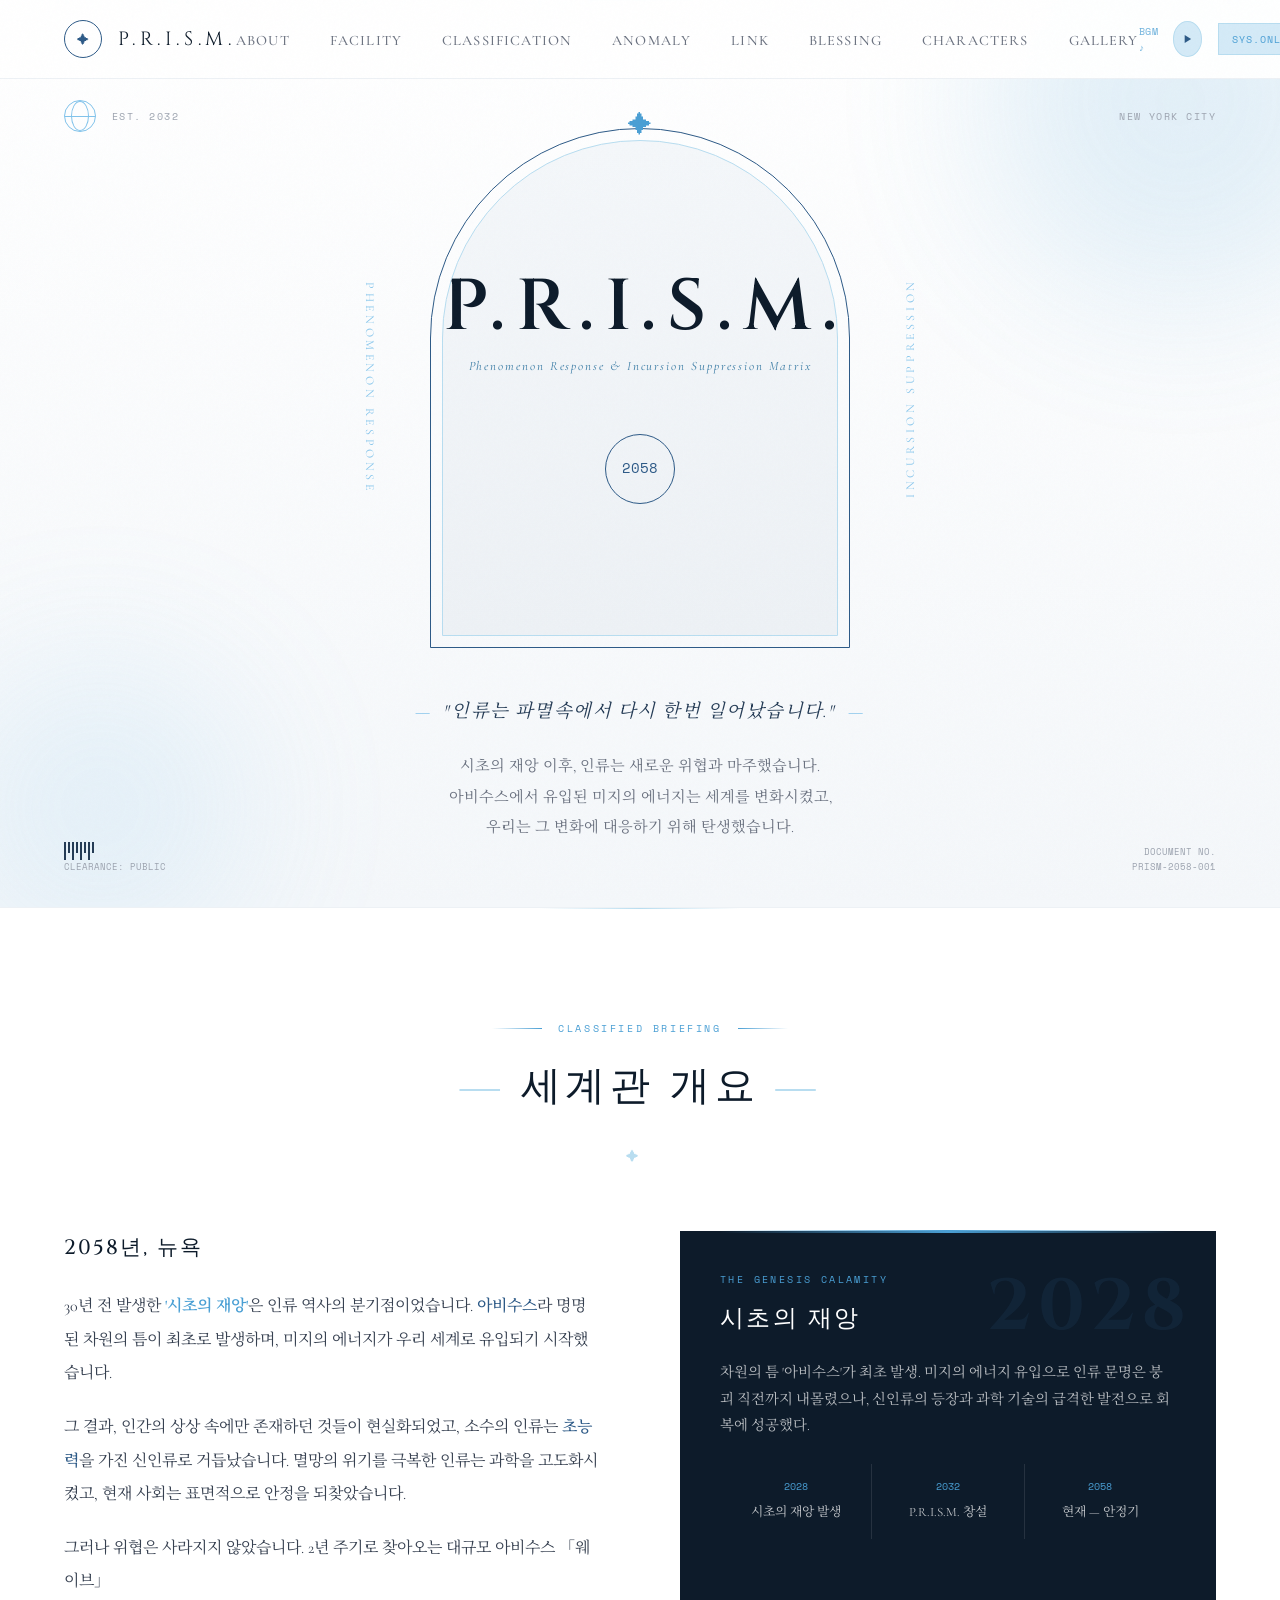
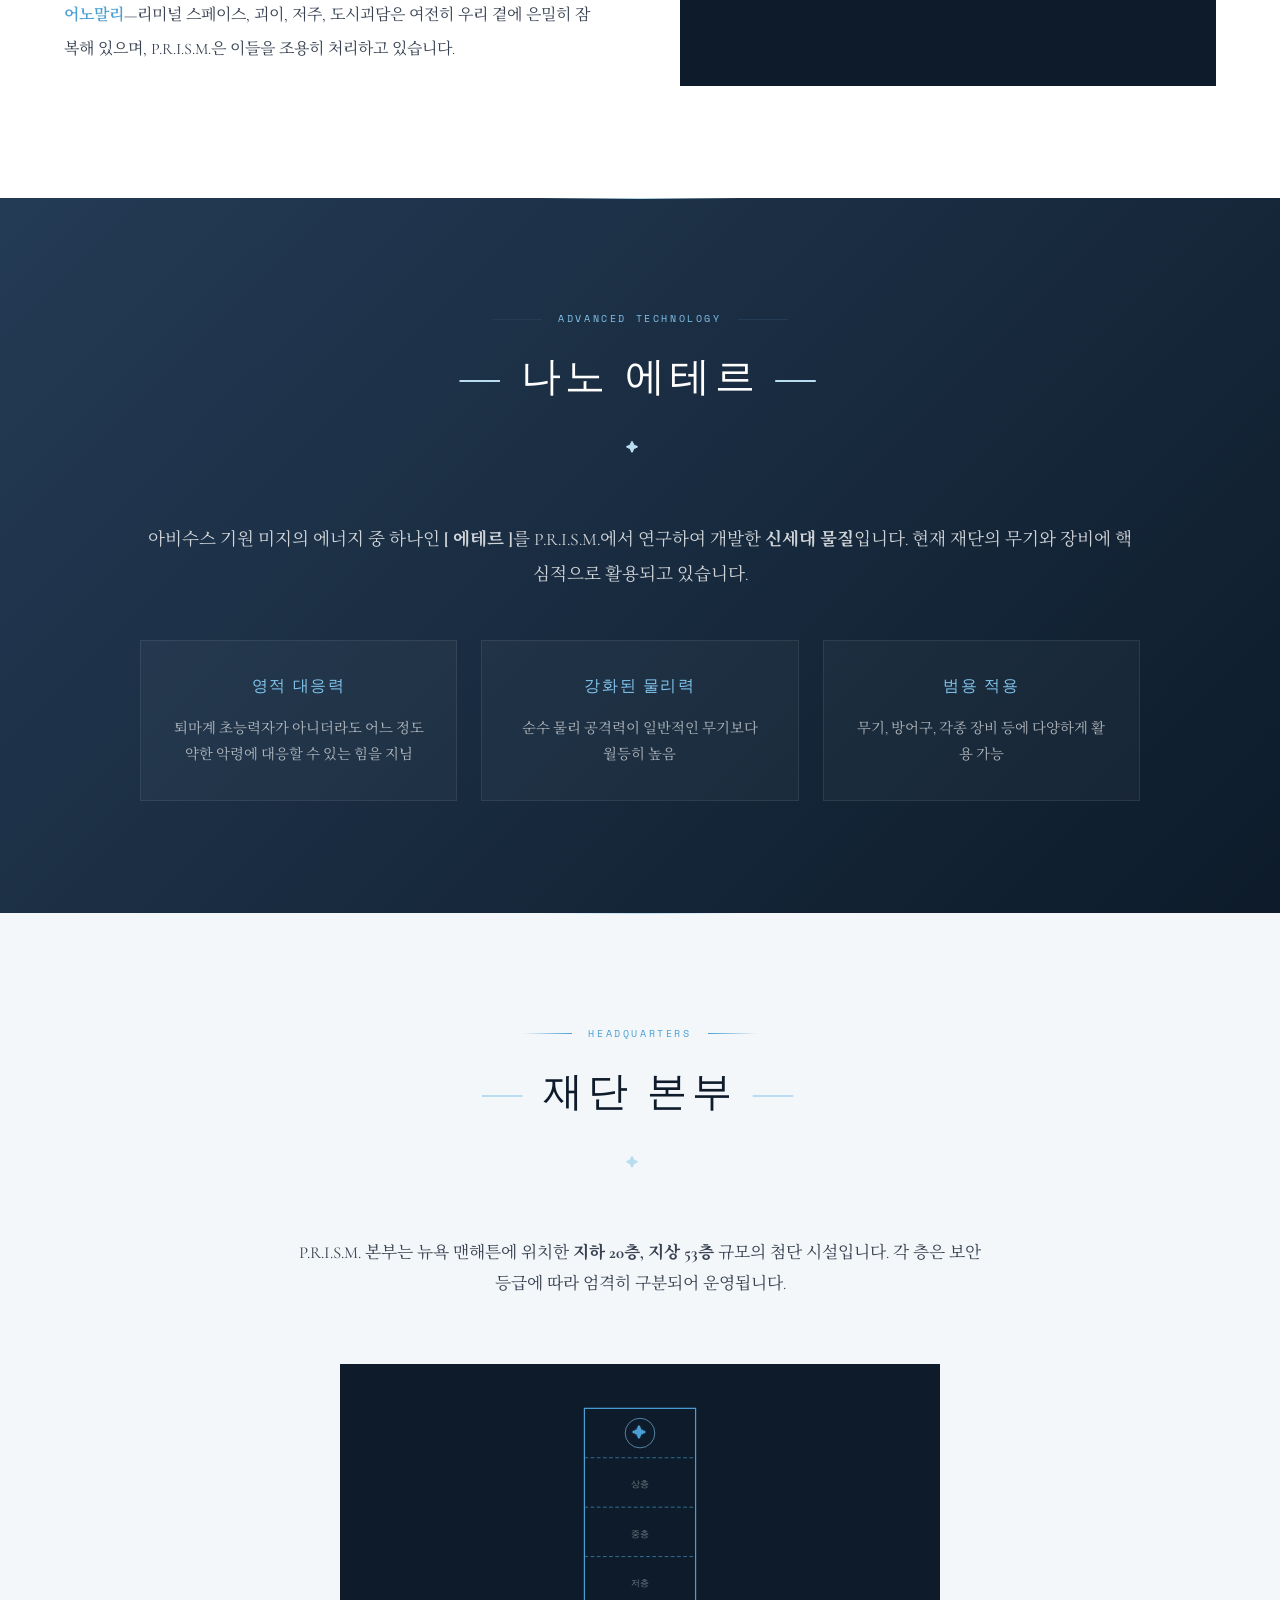
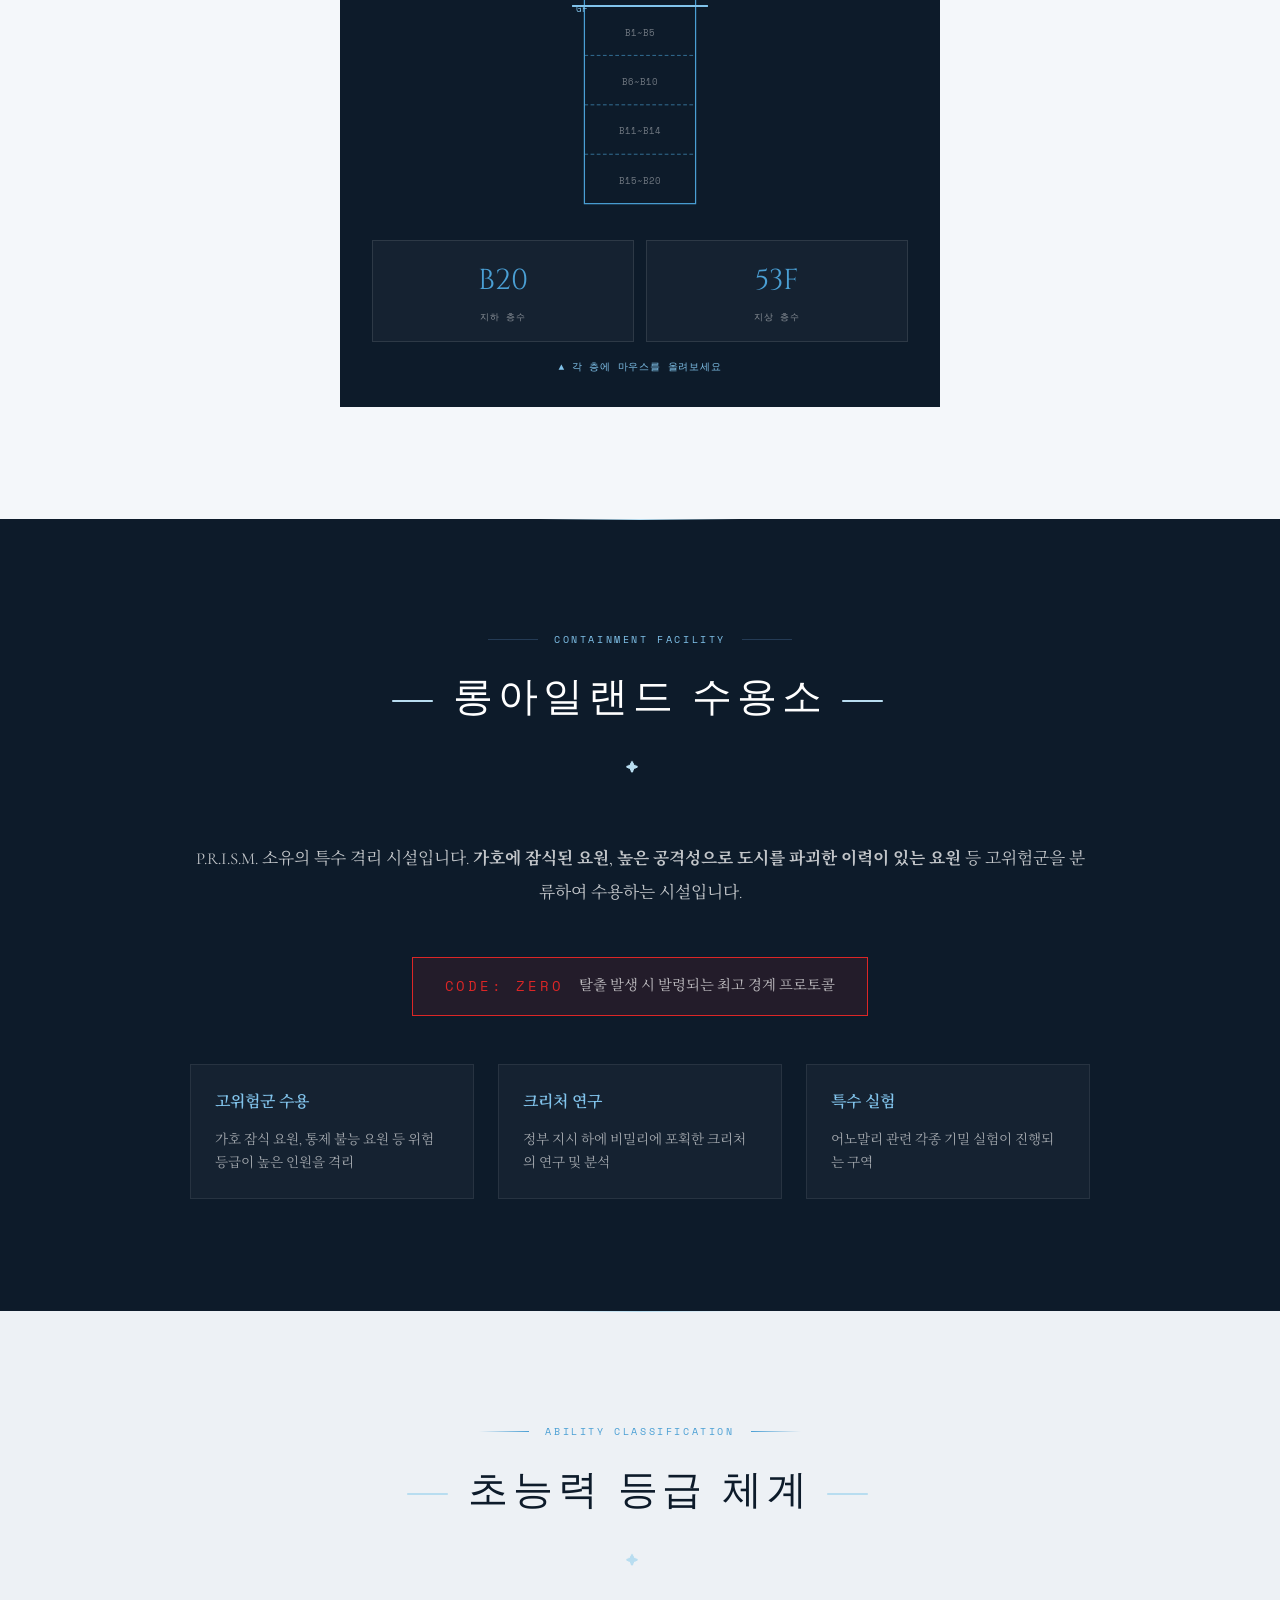
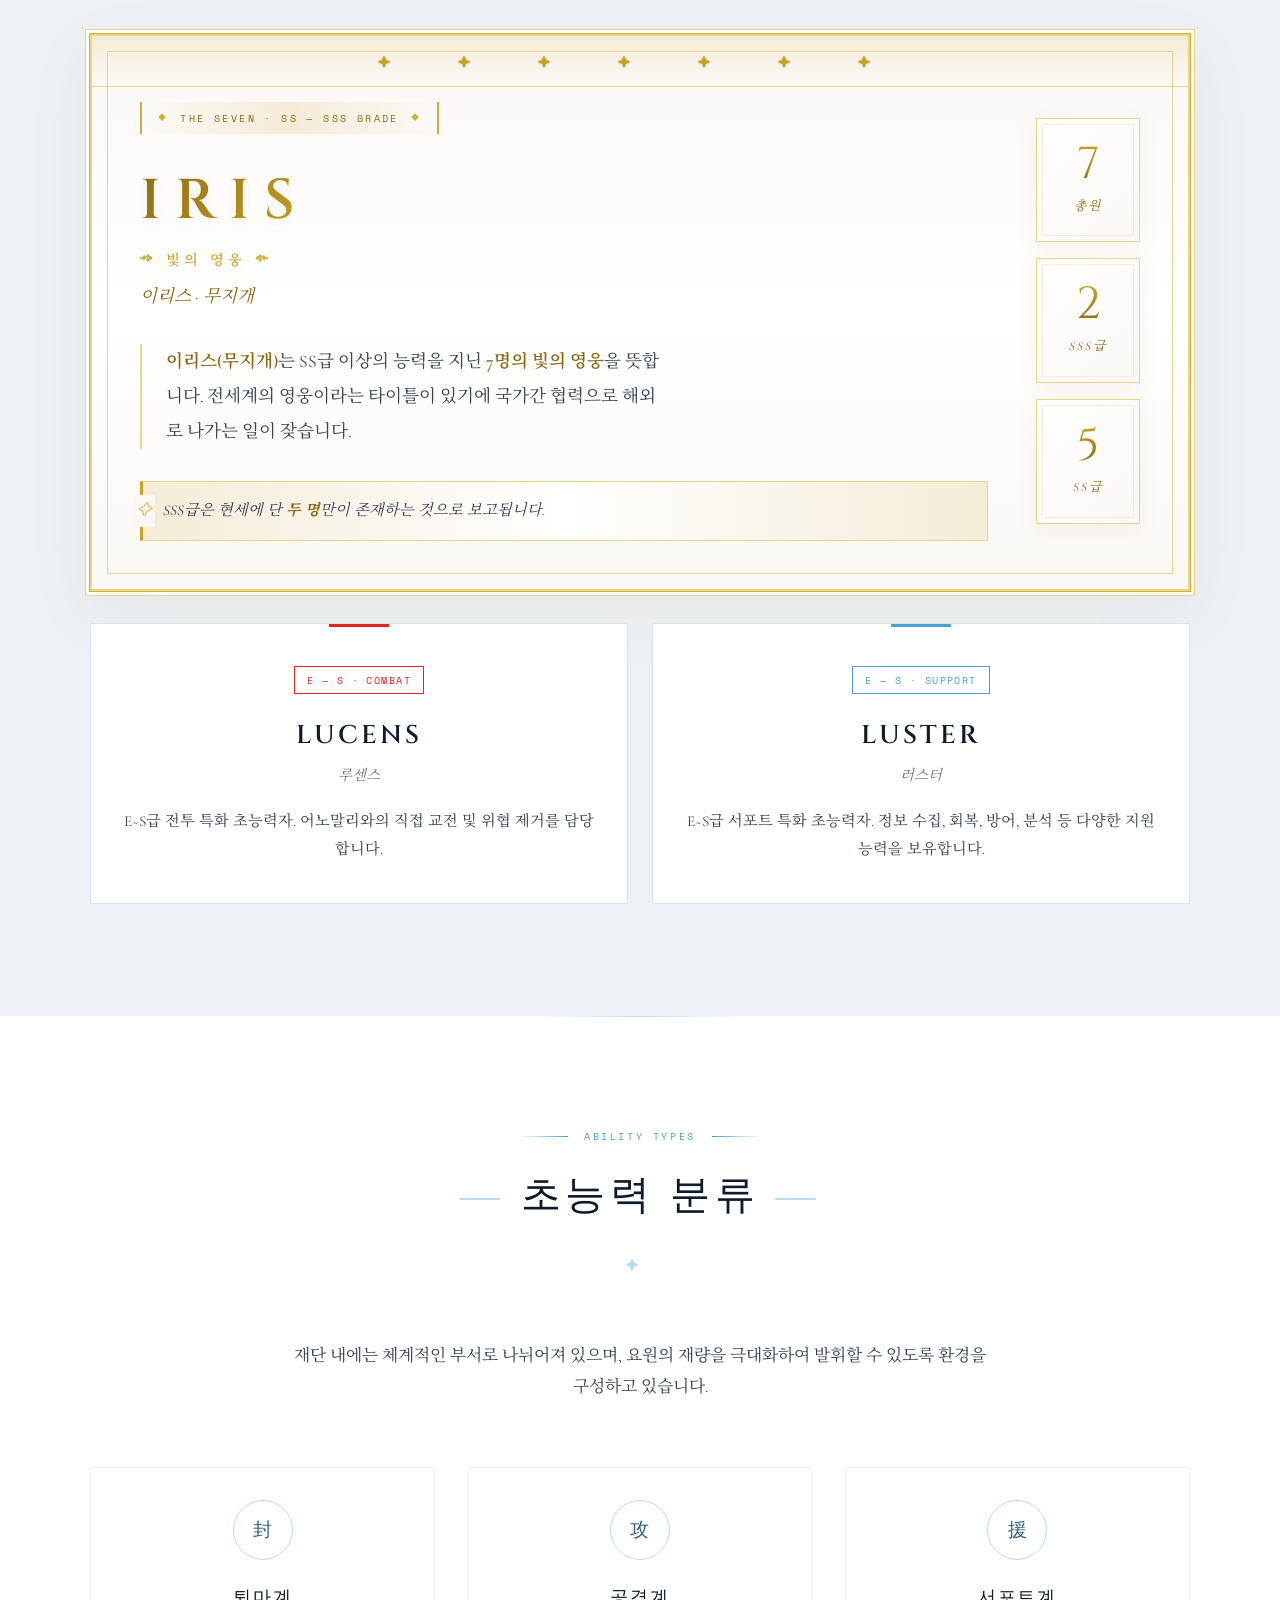
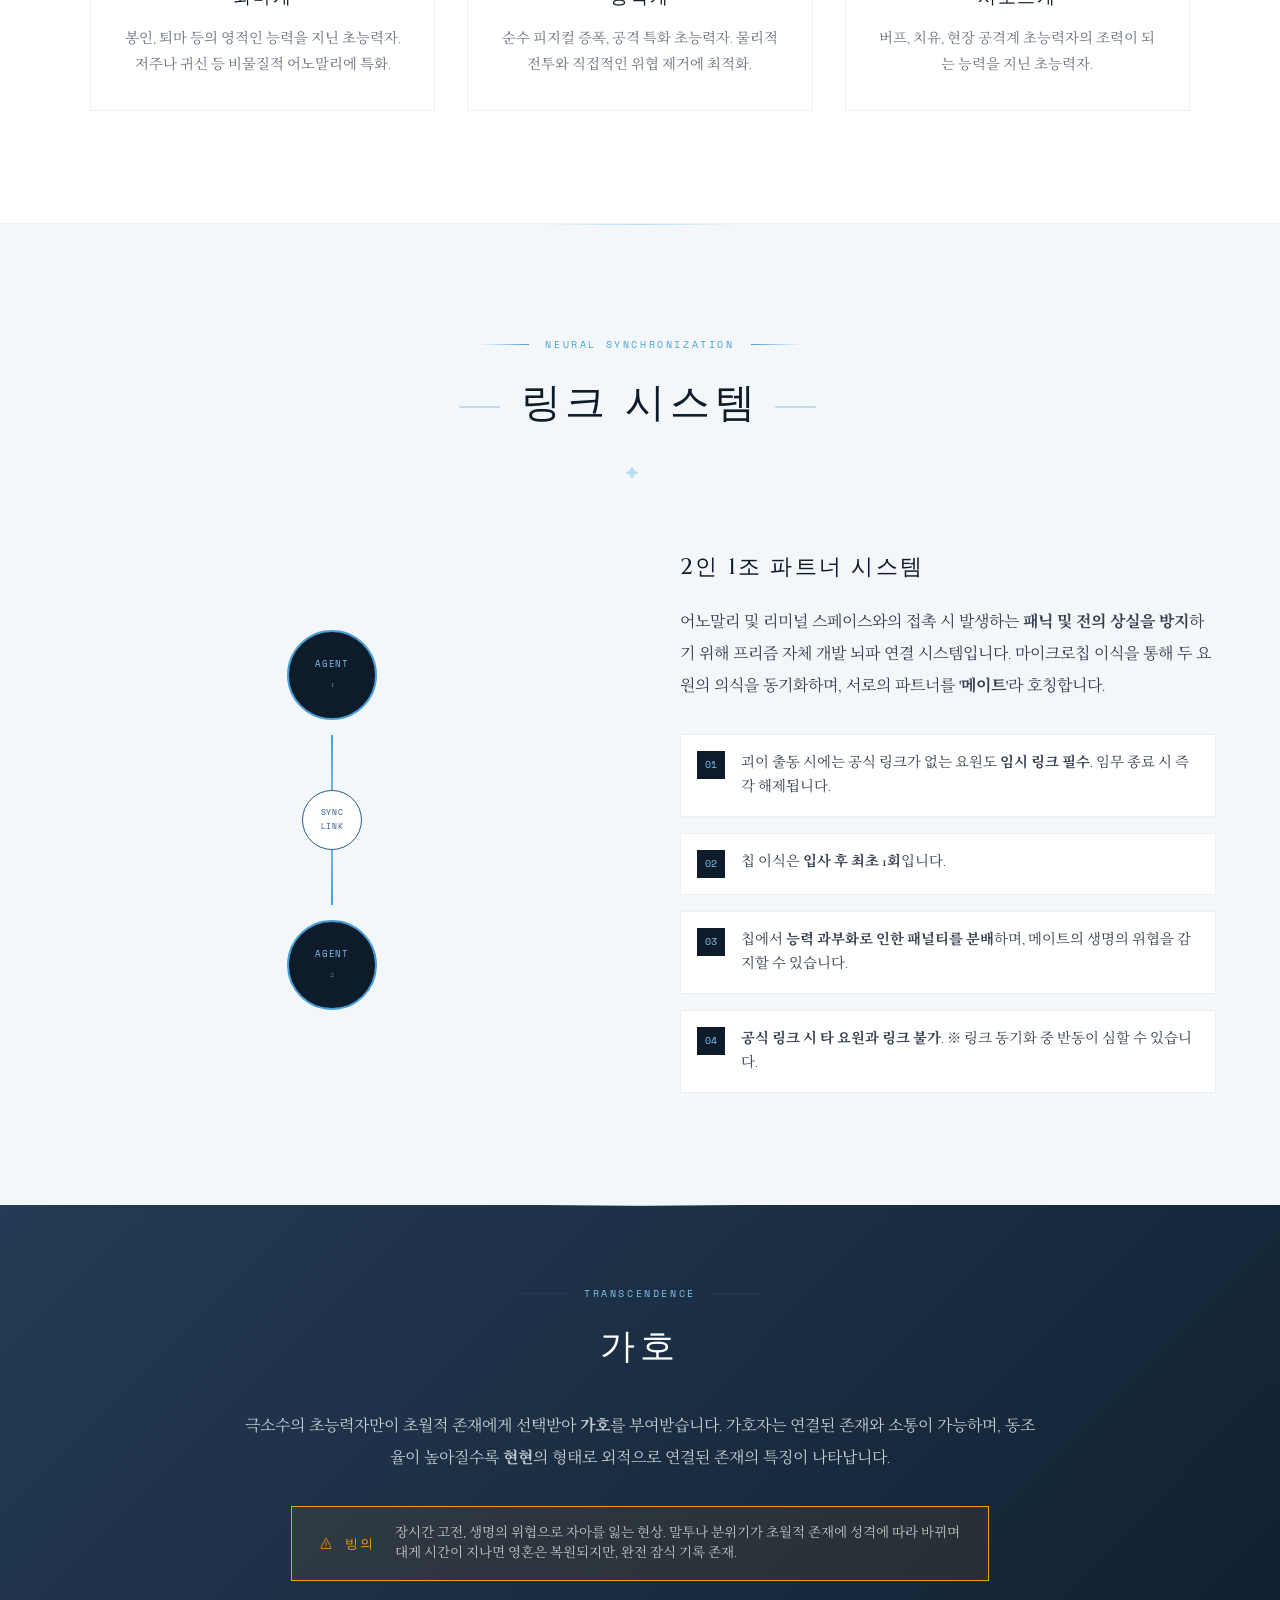
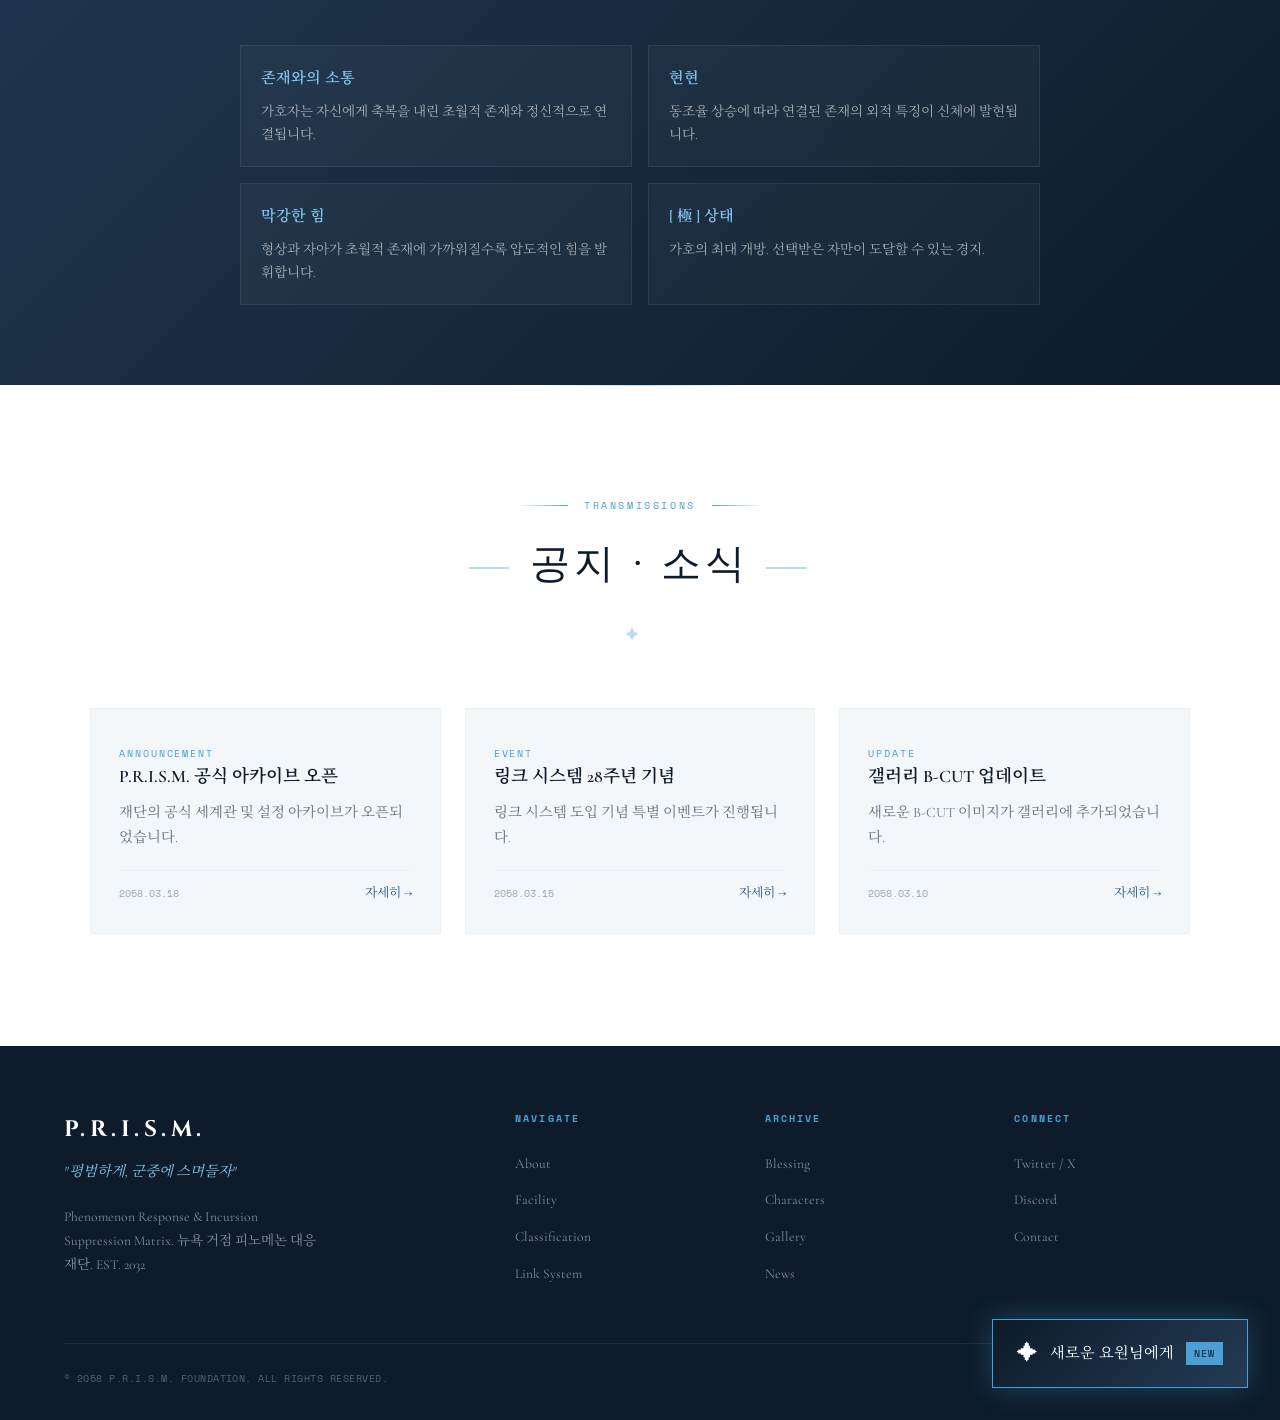
==== index.html @ c3520dea "initial site upload Push origin" ====
<!DOCTYPE html>
<html lang="ko">
<head>
    <meta charset="UTF-8">
    <meta name="viewport" content="width=device-width, initial-scale=1.0">
    <title>P.R.I.S.M. | Phenomenon Response & Incursion Suppression Matrix</title>
    <link rel="preconnect" href="https://fonts.googleapis.com">
    <link rel="preconnect" href="https://fonts.gstatic.com" crossorigin>
    <link href="https://fonts.googleapis.com/css2?family=Cormorant+Garamond:ital,wght@0,300;0,400;0,500;0,600;0,700;1,400;1,500&family=Cinzel:wght@400;500;600;700&family=Space+Mono:wght@400;700&family=Noto+Serif+KR:wght@200;300;400;500;600;700&display=swap" rel="stylesheet">
    <style>
        :root {
            --white-pure: #ffffff;
            --white-soft: #f9fbfd;
            --white-blue: #f4f7fa;
            --cream-cold: #edf1f5;
            --cream-warm: #faf8f5;
            --silver: #dce3eb;
            --blue-deep: #0d1b2a;
            --blue-dark: #1b263b;
            --blue-navy: #243b55;
            --blue-primary: #2d5a87;
            --blue-mid: #3a7ca5;
            --blue-accent: #4a9fd4;
            --blue-light: #81c3eb;
            --blue-pale: #b8ddf0;
            --blue-ice: #d4eaf7;
            --gold-deep: #8B6914;
            --gold-primary: #C9A227;
            --gold-light: #D4AF37;
            --gold-pale: #E8D48B;
            --gold-cream: #F5ECD7;
            --marble-shadow: rgba(139, 105, 20, 0.08);
            --gray-dark: #374151;
            --gray-mid: #6b7280;
            --gray-light: #9ca3af;
            --danger: #dc2626;
            --warning: #f59e0b;
            --success: #10b981;
            --font-display: 'Cinzel', serif;
            --font-elegant: 'Cormorant Garamond', 'Noto Serif KR', serif;
            --font-mono: 'Space Mono', monospace;
            --font-body: 'Noto Serif KR', serif;
        }

        * { margin: 0; padding: 0; box-sizing: border-box; }
        html { scroll-behavior: smooth; }
        body {
            font-family: var(--font-body);
            background: var(--white-soft);
            color: var(--blue-deep);
            overflow-x: hidden;
            line-height: 1.7;
        }

        /* ========== LOADING SCREEN ========== */
        .loading-screen {
            position: fixed;
            top: 0;
            left: 0;
            width: 100%;
            height: 100%;
            background: #0a0a0f;
            z-index: 100000;
            display: flex;
            flex-direction: column;
            align-items: center;
            justify-content: center;
            overflow: hidden;
        }

        .loading-screen.fade-out {
            animation: loadingFadeOut 0.6s cubic-bezier(0.4, 0, 0.2, 1) forwards;
        }

        @keyframes loadingFadeOut {
            0% { opacity: 1; }
            100% { opacity: 0; visibility: hidden; pointer-events: none; }
        }

        /* Grid background */
        .loading-screen::before {
            content: '';
            position: absolute;
            top: 0;
            left: 0;
            width: 100%;
            height: 100%;
            background-image: 
                linear-gradient(rgba(0, 240, 255, 0.03) 1px, transparent 1px),
                linear-gradient(90deg, rgba(0, 240, 255, 0.03) 1px, transparent 1px);
            background-size: 40px 40px;
            animation: gridMove 20s linear infinite;
        }

        @keyframes gridMove {
            0% { transform: translate(0, 0); }
            100% { transform: translate(40px, 40px); }
        }

        /* Scanlines */
        .loading-screen::after {
            content: '';
            position: absolute;
            top: 0;
            left: 0;
            width: 100%;
            height: 100%;
            background: repeating-linear-gradient(
                0deg,
                transparent,
                transparent 2px,
                rgba(0, 0, 0, 0.15) 2px,
                rgba(0, 0, 0, 0.15) 4px
            );
            pointer-events: none;
        }

        /* HUD Container */
        .hud-container {
            position: relative;
            width: 500px;
            height: 300px;
            display: flex;
            align-items: center;
            justify-content: center;
        }

        /* Center targeting circle */
        .hud-center {
            position: absolute;
            width: 180px;
            height: 180px;
            border: 1px solid rgba(0, 240, 255, 0.4);
            border-radius: 50%;
            animation: rotate 15s linear infinite;
        }

        .hud-center::before {
            content: '';
            position: absolute;
            top: 50%;
            left: 50%;
            transform: translate(-50%, -50%);
            width: 140px;
            height: 140px;
            border: 1px dashed rgba(0, 240, 255, 0.25);
            border-radius: 50%;
            animation: rotate 10s linear infinite reverse;
        }

        .hud-center::after {
            content: '';
            position: absolute;
            top: 50%;
            left: 50%;
            transform: translate(-50%, -50%);
            width: 100px;
            height: 100px;
            border: 2px solid rgba(0, 240, 255, 0.6);
            border-radius: 50%;
            border-top-color: transparent;
            border-bottom-color: transparent;
            animation: rotate 3s linear infinite;
        }

        @keyframes rotate {
            from { transform: rotate(0deg); }
            to { transform: rotate(360deg); }
        }

        /* Crosshair */
        .hud-crosshair {
            position: absolute;
            width: 60px;
            height: 60px;
        }

        .hud-crosshair::before,
        .hud-crosshair::after {
            content: '';
            position: absolute;
            background: rgba(0, 240, 255, 0.8);
        }

        .hud-crosshair::before {
            top: 50%;
            left: 0;
            width: 100%;
            height: 1px;
            transform: translateY(-50%);
        }

        .hud-crosshair::after {
            left: 50%;
            top: 0;
            width: 1px;
            height: 100%;
            transform: translateX(-50%);
        }

        /* Target dot */
        .hud-dot {
            position: absolute;
            width: 8px;
            height: 8px;
            background: #00f0ff;
            border-radius: 50%;
            box-shadow: 0 0 20px #00f0ff, 0 0 40px #00f0ff;
            animation: pulse 1.5s ease infinite;
        }

        @keyframes pulse {
            0%, 100% { transform: scale(1); opacity: 1; }
            50% { transform: scale(1.5); opacity: 0.7; }
        }

        /* Side wings */
        .hud-wing {
            position: absolute;
            top: 50%;
            transform: translateY(-50%);
            width: 150px;
            height: 80px;
        }

        .hud-wing.left { left: 0; }
        .hud-wing.right { right: 0; transform: translateY(-50%) scaleX(-1); }

        .hud-wing svg {
            width: 100%;
            height: 100%;
        }

        /* Arc sweeps */
        .hud-arc {
            position: absolute;
            width: 220px;
            height: 220px;
            border: 2px solid transparent;
            border-top-color: rgba(255, 255, 255, 0.6);
            border-radius: 50%;
            animation: arcSweep 2s ease-in-out infinite;
        }

        .hud-arc:nth-child(2) {
            animation-delay: 0.5s;
            border-top-color: rgba(0, 240, 255, 0.4);
        }

        @keyframes arcSweep {
            0% { transform: rotate(0deg); opacity: 0; }
            50% { opacity: 1; }
            100% { transform: rotate(180deg); opacity: 0; }
        }

        /* Loading text & progress */
        .loading-info {
            position: absolute;
            bottom: -80px;
            left: 50%;
            transform: translateX(-50%);
            text-align: center;
            font-family: 'Space Mono', monospace;
            color: rgba(0, 240, 255, 0.8);
            display: flex;
            flex-direction: column;
            align-items: center;
        }

        .loading-text {
            font-size: 0.7rem;
            letter-spacing: 0.3em;
            margin-bottom: 1rem;
            animation: blink 1s step-end infinite;
            white-space: nowrap;
        }

        @keyframes blink {
            0%, 100% { opacity: 1; }
            50% { opacity: 0.5; }
        }

        .loading-bar {
            width: 280px;
            height: 2px;
            background: rgba(0, 240, 255, 0.2);
            position: relative;
            overflow: hidden;
        }

        .loading-bar-fill {
            position: absolute;
            top: 0;
            left: 0;
            height: 100%;
            width: 0%;
            background: linear-gradient(90deg, transparent, #00f0ff, #00f0ff);
            box-shadow: 0 0 10px #00f0ff;
        }

        .loading-percent {
            font-size: 0.65rem;
            margin-top: 0.5rem;
            letter-spacing: 0.2em;
        }

        /* Corner brackets */
        .hud-corner {
            position: absolute;
            width: 30px;
            height: 30px;
            border-color: rgba(0, 240, 255, 0.5);
            border-style: solid;
        }

        .hud-corner.tl { top: 20px; left: 20px; border-width: 2px 0 0 2px; }
        .hud-corner.tr { top: 20px; right: 20px; border-width: 2px 2px 0 0; }
        .hud-corner.bl { bottom: 100px; left: 20px; border-width: 0 0 2px 2px; }
        .hud-corner.br { bottom: 100px; right: 20px; border-width: 0 2px 2px 0; }

        /* Side labels */
        .hud-label {
            position: absolute;
            font-family: 'Space Mono', monospace;
            font-size: 0.55rem;
            color: rgba(0, 240, 255, 0.5);
            letter-spacing: 0.1em;
        }

        .hud-label.top { top: 30px; left: 50%; transform: translateX(-50%); }
        .hud-label.left { left: 30px; top: 50%; transform: translateY(-50%) rotate(-90deg); }
        .hud-label.right { right: 30px; top: 50%; transform: translateY(-50%) rotate(90deg); }

        /* ========== GPS ZOOM PHASE ========== */
        .gps-overlay {
            position: fixed;
            top: 0;
            left: 0;
            width: 100%;
            height: 100%;
            background: #0a0a0f;
            z-index: 99998;
            display: none;
            align-items: center;
            justify-content: center;
            flex-direction: column;
        }

        .gps-overlay.active {
            display: flex;
        }

        .gps-overlay.zoom-out {
            animation: zoomToSite 1.5s cubic-bezier(0.4, 0, 0.2, 1) forwards;
        }

        @keyframes zoomToSite {
            0% { 
                opacity: 1;
                transform: scale(1);
            }
            60% {
                opacity: 1;
                transform: scale(5);
            }
            100% { 
                opacity: 0;
                transform: scale(15);
                visibility: hidden;
            }
        }

        /* Main content wrapper - initially hidden */
        .main-content {
            opacity: 0;
            visibility: hidden;
        }

        .main-content.visible {
            opacity: 1;
            visibility: visible;
            animation: contentFadeIn 1.2s cubic-bezier(0.4, 0, 0.2, 1) forwards;
        }

        @keyframes contentFadeIn {
            0% { 
                opacity: 0;
                filter: brightness(2) blur(10px);
            }
            50% {
                filter: brightness(1.2) blur(2px);
            }
            100% { 
                opacity: 1;
                filter: brightness(1) blur(0);
            }
        }

        /* World map grid */
        .world-grid {
            position: absolute;
            width: 100%;
            height: 100%;
            background-image: 
                radial-gradient(ellipse 120% 80% at center, rgba(0, 240, 255, 0.05) 0%, transparent 70%),
                linear-gradient(rgba(0, 240, 255, 0.02) 1px, transparent 1px),
                linear-gradient(90deg, rgba(0, 240, 255, 0.02) 1px, transparent 1px);
            background-size: 100% 100%, 30px 30px, 30px 30px;
        }

        /* Map outline hint */
        .map-outline {
            position: absolute;
            width: 80%;
            height: 60%;
            border: 1px solid rgba(0, 240, 255, 0.1);
            border-radius: 50%;
            opacity: 0.5;
        }

        /* GPS target */
        .gps-target {
            position: relative;
            width: 200px;
            height: 200px;
            display: flex;
            align-items: center;
            justify-content: center;
        }

        .gps-ring {
            position: absolute;
            border: 1px solid rgba(0, 240, 255, 0.4);
            border-radius: 50%;
            animation: expandRing 1.5s ease-out infinite;
        }

        .gps-ring:nth-child(1) { width: 60px; height: 60px; }
        .gps-ring:nth-child(2) { width: 100px; height: 100px; animation-delay: 0.3s; }
        .gps-ring:nth-child(3) { width: 140px; height: 140px; animation-delay: 0.6s; }

        @keyframes expandRing {
            0% { transform: scale(0.8); opacity: 1; }
            100% { transform: scale(1.5); opacity: 0; }
        }

        .gps-point {
            width: 12px;
            height: 12px;
            background: #00f0ff;
            border-radius: 50%;
            box-shadow: 0 0 30px #00f0ff, 0 0 60px #00f0ff;
            animation: glow 0.8s ease infinite alternate;
            z-index: 10;
        }

        @keyframes glow {
            from { box-shadow: 0 0 20px #00f0ff, 0 0 40px #00f0ff; }
            to { box-shadow: 0 0 40px #00f0ff, 0 0 80px #00f0ff, 0 0 120px rgba(0, 240, 255, 0.5); }
        }

        /* Coordinates display */
        .gps-coords {
            position: absolute;
            bottom: -60px;
            text-align: center;
            font-family: 'Space Mono', monospace;
        }

        .gps-location {
            font-size: 1.2rem;
            color: #00f0ff;
            letter-spacing: 0.2em;
            margin-bottom: 0.5rem;
            text-shadow: 0 0 20px rgba(0, 240, 255, 0.5);
        }

        .gps-numbers {
            font-size: 0.7rem;
            color: rgba(255, 255, 255, 0.6);
            letter-spacing: 0.15em;
        }

        /* Connecting text */
        .connecting-text {
            position: absolute;
            bottom: 15%;
            font-family: 'Space Mono', monospace;
            font-size: 0.65rem;
            color: rgba(0, 240, 255, 0.7);
            letter-spacing: 0.3em;
            animation: blink 0.5s step-end infinite;
        }

        #trail-canvas {
            position: fixed;
            top: 0; left: 0;
            width: 100%; height: 100%;
            pointer-events: none;
            z-index: 9999;
        }

        .welcome-banner {
            position: fixed;
            bottom: 2rem;
            right: 2rem;
            z-index: 1000;
            animation: pulse-glow 2s infinite;
        }

        .welcome-banner a {
            display: flex;
            align-items: center;
            gap: 0.75rem;
            padding: 1rem 1.5rem;
            background: linear-gradient(135deg, var(--blue-deep) 0%, var(--blue-navy) 100%);
            border: 1px solid var(--blue-accent);
            text-decoration: none;
            color: var(--white-pure);
            font-family: var(--font-elegant);
            font-size: 0.95rem;
            box-shadow: 0 0 30px rgba(74, 159, 212, 0.3);
            transition: all 0.3s ease;
        }

        .welcome-banner a:hover {
            transform: translateY(-3px);
            box-shadow: 0 0 50px rgba(74, 159, 212, 0.5);
            border-color: var(--blue-light);
        }

        .welcome-banner .icon { font-size: 1.3rem; }
        .welcome-banner .badge {
            background: var(--blue-accent);
            color: var(--blue-deep);
            font-family: var(--font-mono);
            font-size: 0.6rem;
            padding: 0.2rem 0.5rem;
            letter-spacing: 0.1em;
        }

        @keyframes pulse-glow {
            0%, 100% { box-shadow: 0 0 30px rgba(74, 159, 212, 0.3); }
            50% { box-shadow: 0 0 50px rgba(74, 159, 212, 0.5); }
        }

        body::before {
            content: '';
            position: fixed;
            top: 0; left: 0;
            width: 100%; height: 100%;
            background: url("data:image/svg+xml,%3Csvg viewBox='0 0 400 400' xmlns='http://www.w3.org/2000/svg'%3E%3Cfilter id='noise'%3E%3CfeTurbulence type='fractalNoise' baseFrequency='0.8' numOctaves='3' stitchTiles='stitch'/%3E%3C/filter%3E%3Crect width='100%25' height='100%25' filter='url(%23noise)'/%3E%3C/svg%3E");
            opacity: 0.02;
            pointer-events: none;
            z-index: 10000;
        }

        ::selection { background: var(--blue-accent); color: var(--white-pure); }

        /* Navigation */
        nav {
            position: fixed;
            top: 0; width: 100%;
            padding: 1.25rem 4rem;
            display: flex;
            justify-content: space-between;
            align-items: center;
            z-index: 1000;
            background: rgba(255, 255, 255, 0.95);
            backdrop-filter: blur(15px);
            border-bottom: 1px solid var(--cream-cold);
        }

        .logo-area {
            display: flex;
            align-items: center;
            gap: 1rem;
        }

        .logo-symbol {
            width: 38px; height: 38px;
            border: 1.5px solid var(--blue-primary);
            border-radius: 50%;
            display: flex;
            align-items: center;
            justify-content: center;
            font-size: 12px;
            color: var(--blue-primary);
        }

        .logo-text {
            font-family: var(--font-display);
            font-size: 1.2rem;
            letter-spacing: 0.25em;
            color: var(--blue-deep);
        }

        .nav-center {
            display: flex;
            gap: 2.5rem;
            list-style: none;
        }

        .nav-center a {
            font-family: var(--font-elegant);
            font-size: 0.9rem;
            font-weight: 500;
            letter-spacing: 0.08em;
            color: var(--gray-mid);
            text-decoration: none;
            transition: color 0.3s ease;
            position: relative;
        }

        .nav-center a::after {
            content: '';
            position: absolute;
            bottom: -4px; left: 0;
            width: 0; height: 1px;
            background: var(--blue-accent);
            transition: width 0.3s ease;
        }

        .nav-center a:hover { color: var(--blue-primary); }
        .nav-center a:hover::after { width: 100%; }

        /* Music Player Button */
        .music-player {
            display: flex;
            align-items: center;
            gap: 0.5rem;
            margin-right: 1rem;
        }

        .music-hint {
            font-family: var(--font-mono);
            font-size: 0.6rem;
            color: var(--blue-accent);
            letter-spacing: 0.05em;
            opacity: 0.8;
        }

        .music-btn {
            width: 36px;
            height: 36px;
            border: 1px solid var(--blue-pale);
            background: var(--blue-ice);
            border-radius: 50%;
            display: flex;
            align-items: center;
            justify-content: center;
            cursor: pointer;
            transition: all 0.3s ease;
            position: relative;
        }

        .music-btn:hover {
            background: var(--blue-pale);
            transform: scale(1.05);
        }

        .music-btn.playing {
            background: var(--blue-accent);
            border-color: var(--blue-accent);
            box-shadow: 0 0 15px rgba(74, 159, 212, 0.4);
        }

        .music-btn svg {
            width: 14px;
            height: 14px;
            fill: var(--blue-primary);
            transition: fill 0.3s ease;
        }

        .music-btn.playing svg {
            fill: var(--white-pure);
        }

        .music-btn .pause-icon { display: none; }
        .music-btn.playing .play-icon { display: none; }
        .music-btn.playing .pause-icon { display: block; }

        /* Sound wave animation */
        .sound-wave {
            display: none;
            align-items: flex-end;
            gap: 2px;
            height: 16px;
        }

        .music-btn.playing + .sound-wave {
            display: flex;
        }

        .sound-wave span {
            width: 3px;
            background: var(--blue-accent);
            border-radius: 2px;
            animation: soundWave 0.8s ease-in-out infinite;
        }

        .sound-wave span:nth-child(1) { height: 8px; animation-delay: 0s; }
        .sound-wave span:nth-child(2) { height: 14px; animation-delay: 0.1s; }
        .sound-wave span:nth-child(3) { height: 10px; animation-delay: 0.2s; }
        .sound-wave span:nth-child(4) { height: 16px; animation-delay: 0.3s; }

        @keyframes soundWave {
            0%, 100% { transform: scaleY(0.5); }
            50% { transform: scaleY(1); }
        }

        .nav-status {
            font-family: var(--font-mono);
            font-size: 0.6rem;
            letter-spacing: 0.1em;
            color: var(--blue-accent);
            padding: 0.4rem 0.8rem;
            border: 1px solid var(--blue-pale);
            background: var(--blue-ice);
        }

        .menu-toggle {
            display: none;
            flex-direction: column;
            gap: 4px;
            cursor: pointer;
            padding: 10px;
        }

        .menu-toggle span {
            width: 20px; height: 1px;
            background: var(--blue-deep);
        }

        /* Hero Section */
        .hero {
            min-height: 100vh;
            display: flex;
            flex-direction: column;
            justify-content: center;
            align-items: center;
            text-align: center;
            padding: 8rem 2rem 4rem;
            position: relative;
            background: linear-gradient(180deg, var(--white-pure) 0%, var(--white-blue) 100%);
            overflow: hidden;
        }

        .hero-particles {
            position: absolute;
            top: 0; left: 0;
            width: 100%; height: 100%;
            pointer-events: none;
            overflow: hidden;
        }

        .hero-particle {
            position: absolute;
            width: 4px; height: 4px;
            background: var(--blue-accent);
            border-radius: 50%;
            opacity: 0.3;
            animation: float-particle 20s infinite linear;
        }

        @keyframes float-particle {
            0% { transform: translateY(100vh) rotate(0deg); opacity: 0; }
            10% { opacity: 0.3; }
            90% { opacity: 0.3; }
            100% { transform: translateY(-100px) rotate(360deg); opacity: 0; }
        }

        .glow-orb {
            position: absolute;
            border-radius: 50%;
            filter: blur(80px);
            opacity: 0.15;
            pointer-events: none;
        }

        .glow-orb-1 {
            width: 400px; height: 400px;
            background: var(--blue-accent);
            top: -100px; right: -100px;
            animation: orb-float 8s ease-in-out infinite;
        }

        .glow-orb-2 {
            width: 300px; height: 300px;
            background: var(--blue-light);
            bottom: -50px; left: -50px;
            animation: orb-float 10s ease-in-out infinite reverse;
        }

        @keyframes orb-float {
            0%, 100% { transform: translate(0, 0); }
            50% { transform: translate(30px, -30px); }
        }

        .hero-decoration {
            position: absolute;
            top: 100px; left: 0; right: 0;
            display: flex;
            justify-content: space-between;
            padding: 0 4rem;
            font-family: var(--font-mono);
            font-size: 0.6rem;
            color: var(--gray-light);
            letter-spacing: 0.15em;
        }

        .hero-decoration .left,
        .hero-decoration .right {
            display: flex;
            align-items: center;
            gap: 1rem;
        }

        .wire-globe {
            width: 32px; height: 32px;
            border: 1px solid var(--blue-light);
            border-radius: 50%;
            position: relative;
        }

        .wire-globe::before {
            content: '';
            position: absolute;
            top: 50%; left: 0; right: 0;
            height: 1px;
            background: var(--blue-light);
        }

        .wire-globe::after {
            content: '';
            position: absolute;
            left: 50%; top: 0; bottom: 0;
            width: 16px;
            border: 1px solid var(--blue-light);
            border-radius: 50%;
            transform: translateX(-50%);
        }

        .hero-main {
            position: relative;
            margin-bottom: 3rem;
        }

        .arch-frame {
            position: relative;
            width: 420px; height: 520px;
            margin: 0 auto;
        }

        .arch-outer {
            position: absolute;
            inset: 0;
            border: 1px solid var(--blue-primary);
            border-radius: 210px 210px 0 0;
        }

        .arch-inner {
            position: absolute;
            inset: 12px;
            border: 1px solid var(--blue-pale);
            border-radius: 198px 198px 0 0;
            overflow: hidden;
            background: linear-gradient(180deg, var(--white-blue) 0%, var(--cream-cold) 100%);
            display: flex;
            align-items: center;
            justify-content: center;
        }

        .arch-content { 
            text-align: center; 
            padding: 2rem; 
            display: flex;
            flex-direction: column;
            align-items: center;
            justify-content: center;
        }

        .hero-star {
            position: absolute;
            top: -25px; left: 50%;
            transform: translateX(-50%);
            font-size: 1.5rem;
            color: var(--blue-accent);
        }

        .hero-title {
            font-family: var(--font-display);
            font-size: clamp(2.8rem, 7vw, 4.5rem);
            font-weight: 600;
            letter-spacing: 0.15em;
            color: var(--blue-deep);
            margin-bottom: 0.75rem;
            line-height: 1;
            padding-left: 0.15em; /* letter-spacing 보정 */
        }

        .hero-acronym {
            font-family: var(--font-elegant);
            font-size: 0.8rem;
            font-style: italic;
            letter-spacing: 0.15em;
            color: var(--blue-mid);
            margin-bottom: 2rem;
        }

        .hero-year {
            display: inline-flex;
            align-items: center;
            justify-content: center;
            width: 70px; height: 70px;
            border: 1px solid var(--blue-primary);
            border-radius: 50%;
            font-family: var(--font-mono);
            font-size: 0.85rem;
            color: var(--blue-primary);
            margin-top: 1.5rem;
        }

        .hero-side {
            position: absolute;
            top: 50%;
            transform: translateY(-50%);
            font-family: var(--font-elegant);
            font-size: 0.75rem;
            letter-spacing: 0.3em;
            color: var(--blue-light);
            writing-mode: vertical-rl;
        }

        .hero-side.left { left: -70px; }
        .hero-side.right { right: -70px; transform: translateY(-50%) rotate(180deg); }

        .hero-bottom {
            display: flex;
            flex-direction: column;
            align-items: center;
            gap: 1.5rem;
        }

        .hero-slogan {
            font-family: var(--font-elegant);
            font-size: 1.15rem;
            font-style: italic;
            color: var(--blue-navy);
            letter-spacing: 0.08em;
        }

        .hero-slogan::before,
        .hero-slogan::after {
            content: '—';
            margin: 0 0.75rem;
            color: var(--blue-light);
        }

        .hero-desc {
            max-width: 550px;
            font-family: var(--font-elegant);
            font-size: 0.95rem;
            line-height: 2;
            color: var(--gray-mid);
        }

        .hero-footer {
            position: absolute;
            bottom: 2rem; left: 0; right: 0;
            display: flex;
            justify-content: space-between;
            align-items: flex-end;
            padding: 0 4rem;
            font-family: var(--font-mono);
            font-size: 0.55rem;
            color: var(--gray-light);
        }

        .barcode {
            display: flex;
            gap: 2px;
            height: 18px;
        }

        .barcode span {
            width: 2px;
            background: var(--blue-navy);
        }

        .barcode span:nth-child(odd) { height: 100%; }
        .barcode span:nth-child(even) { height: 65%; }

        /* Section Styles */
        section {
            padding: 7rem 4rem;
            position: relative;
        }

        /* Decorative section dividers */
        section::before {
            content: '';
            position: absolute;
            top: 0;
            left: 50%;
            transform: translateX(-50%);
            width: 200px;
            height: 1px;
            background: linear-gradient(90deg, transparent, var(--blue-pale), transparent);
        }

        .section-header {
            text-align: center;
            margin-bottom: 4rem;
            position: relative;
        }

        .section-header::after {
            content: '✦';
            display: block;
            margin-top: 1.5rem;
            font-size: 0.8rem;
            color: var(--blue-pale);
            letter-spacing: 1rem;
        }

        .section-tag {
            display: flex;
            align-items: center;
            justify-content: center;
            gap: 1rem;
            font-family: var(--font-mono);
            font-size: 0.65rem;
            letter-spacing: 0.25em;
            color: var(--blue-accent);
            margin-bottom: 1rem;
        }

        .section-tag::before,
        .section-tag::after {
            content: '';
            width: 50px; height: 1px;
            background: linear-gradient(90deg, transparent, var(--blue-accent));
        }

        .section-tag::after {
            background: linear-gradient(90deg, var(--blue-accent), transparent);
        }

        .section-title {
            font-family: var(--font-display);
            font-size: clamp(1.8rem, 4vw, 2.5rem);
            font-weight: 500;
            letter-spacing: 0.12em;
            color: var(--blue-deep);
            position: relative;
            display: inline-block;
        }

        .section-title::before,
        .section-title::after {
            content: '―';
            position: absolute;
            top: 50%;
            transform: translateY(-50%);
            color: var(--blue-pale);
            font-weight: 300;
        }

        .section-title::before { right: calc(100% + 1rem); }
        .section-title::after { left: calc(100% + 1rem); }

        /* About Section */
        .about-section {
            background: var(--white-pure);
            border-top: 1px solid var(--cream-cold);
        }

        .about-grid {
            max-width: 1300px;
            margin: 0 auto;
            display: grid;
            grid-template-columns: 1fr 1fr;
            gap: 5rem;
        }

        .about-text h3 {
            font-family: var(--font-display);
            font-size: 1.3rem;
            font-weight: 500;
            letter-spacing: 0.1em;
            color: var(--blue-deep);
            margin-bottom: 1.5rem;
        }

        .about-text p {
            font-family: var(--font-elegant);
            font-size: 1rem;
            line-height: 2.1;
            color: var(--gray-dark);
            margin-bottom: 1.25rem;
        }

        .highlight { color: var(--blue-primary); font-weight: 500; }
        .accent { color: var(--blue-accent); font-weight: 600; }

        .event-box {
            background: var(--blue-deep);
            padding: 2.5rem;
            position: relative;
        }

        .event-box::before {
            content: '';
            position: absolute;
            top: -1px; left: 2.5rem; right: 2.5rem;
            height: 3px;
            background: linear-gradient(90deg, transparent, var(--blue-accent), transparent);
        }

        .event-year-bg {
            position: absolute;
            top: 1rem; right: 1.5rem;
            font-family: var(--font-display);
            font-size: 4.5rem;
            font-weight: 700;
            color: rgba(74, 159, 212, 0.08);
            letter-spacing: 0.1em;
        }

        .event-label {
            font-family: var(--font-mono);
            font-size: 0.6rem;
            letter-spacing: 0.25em;
            color: var(--blue-accent);
            margin-bottom: 0.75rem;
        }

        .event-title {
            font-family: var(--font-display);
            font-size: 1.5rem;
            font-weight: 500;
            letter-spacing: 0.1em;
            color: var(--white-pure);
            margin-bottom: 1.25rem;
        }

        .event-description {
            font-family: var(--font-elegant);
            font-size: 0.9rem;
            line-height: 1.85;
            color: rgba(255, 255, 255, 0.7);
        }

        .timeline-row {
            display: flex;
            gap: 1px;
            margin-top: 1.5rem;
            background: rgba(255, 255, 255, 0.1);
        }

        .timeline-cell {
            flex: 1;
            padding: 0.9rem;
            background: var(--blue-deep);
            text-align: center;
        }

        .timeline-cell span {
            display: block;
            font-family: var(--font-mono);
            font-size: 0.65rem;
            color: var(--blue-accent);
            margin-bottom: 0.4rem;
        }

        .timeline-cell p {
            font-family: var(--font-elegant);
            font-size: 0.8rem;
            color: rgba(255, 255, 255, 0.75);
        }

        /* Nano Ether Section */
        .ether-section {
            background: linear-gradient(135deg, var(--blue-navy) 0%, var(--blue-deep) 100%);
            color: var(--white-pure);
        }

        .ether-section .section-tag { color: var(--blue-light); }
        .ether-section .section-tag::before,
        .ether-section .section-tag::after { background: var(--blue-navy); }

        .ether-content {
            max-width: 1000px;
            margin: 0 auto;
        }

        .ether-intro {
            text-align: center;
            margin-bottom: 3rem;
        }

        .ether-intro p {
            font-family: var(--font-elegant);
            font-size: 1.1rem;
            line-height: 2;
            color: rgba(255, 255, 255, 0.8);
        }

        .ether-grid {
            display: grid;
            grid-template-columns: repeat(3, 1fr);
            gap: 1.5rem;
        }

        .ether-card {
            padding: 2rem;
            background: rgba(255, 255, 255, 0.03);
            border: 1px solid rgba(255, 255, 255, 0.08);
            text-align: center;
        }

        .ether-card h4 {
            font-family: var(--font-display);
            font-size: 1rem;
            font-weight: 500;
            letter-spacing: 0.1em;
            color: var(--blue-light);
            margin-bottom: 1rem;
        }

        .ether-card p {
            font-family: var(--font-elegant);
            font-size: 0.9rem;
            line-height: 1.8;
            color: rgba(255, 255, 255, 0.65);
        }

        /* Facility Section */
        .facility-section {
            background: var(--white-blue);
        }

        .facility-content {
            max-width: 1200px;
            margin: 0 auto;
        }

        .facility-intro {
            text-align: center;
            max-width: 700px;
            margin: 0 auto 4rem;
        }

        .facility-intro p {
            font-family: var(--font-elegant);
            font-size: 1.05rem;
            line-height: 1.9;
            color: var(--gray-dark);
        }

        /* Interactive Building with Tooltips */
        .building-interactive {
            max-width: 600px;
            margin: 0 auto;
        }

        .building-container {
            background: var(--blue-deep);
            padding: 2rem;
            position: relative;
        }

        .building-svg-wrapper {
            position: relative;
            display: flex;
            justify-content: center;
        }

        .building-svg {
            width: 180px;
            height: 420px;
        }

        .floor-zone {
            cursor: pointer;
            transition: all 0.3s ease;
            fill: transparent;
        }

        .floor-zone:hover {
            fill: rgba(74, 159, 212, 0.35);
        }

        /* Tooltips */
        .floor-tooltip {
            position: absolute;
            background: var(--white-pure);
            border: 1px solid var(--blue-accent);
            padding: 1rem 1.25rem;
            width: 280px;
            opacity: 0;
            visibility: hidden;
            transition: all 0.25s ease;
            z-index: 100;
            box-shadow: 0 10px 40px rgba(0, 0, 0, 0.25);
            pointer-events: none;
        }

        .floor-tooltip.active {
            opacity: 1;
            visibility: visible;
        }

        /* Tooltip arrow - right side */
        .floor-tooltip.right::before {
            content: '';
            position: absolute;
            left: -8px;
            top: 50%;
            transform: translateY(-50%);
            border: 8px solid transparent;
            border-right-color: var(--blue-accent);
        }

        .floor-tooltip.right::after {
            content: '';
            position: absolute;
            left: -6px;
            top: 50%;
            transform: translateY(-50%);
            border: 6px solid transparent;
            border-right-color: var(--white-pure);
        }

        /* Tooltip arrow - left side */
        .floor-tooltip.left::before {
            content: '';
            position: absolute;
            right: -8px;
            top: 50%;
            transform: translateY(-50%);
            border: 8px solid transparent;
            border-left-color: var(--blue-accent);
        }

        .floor-tooltip.left::after {
            content: '';
            position: absolute;
            right: -6px;
            top: 50%;
            transform: translateY(-50%);
            border: 6px solid transparent;
            border-left-color: var(--white-pure);
        }

        .floor-tooltip .tooltip-tag {
            font-family: var(--font-mono);
            font-size: 0.6rem;
            letter-spacing: 0.12em;
            color: var(--blue-accent);
            margin-bottom: 0.4rem;
            display: block;
        }

        .floor-tooltip h4 {
            font-family: var(--font-display);
            font-size: 0.95rem;
            font-weight: 500;
            letter-spacing: 0.05em;
            color: var(--blue-deep);
            margin-bottom: 0.5rem;
            line-height: 1.3;
        }

        .floor-tooltip p {
            font-family: var(--font-elegant);
            font-size: 0.85rem;
            line-height: 1.6;
            color: var(--gray-mid);
            margin: 0;
        }

        .building-stats {
            display: grid;
            grid-template-columns: 1fr 1fr;
            gap: 0.75rem;
            margin-top: 1.5rem;
        }

        .stat-item {
            text-align: center;
            padding: 1rem;
            background: rgba(255, 255, 255, 0.03);
            border: 1px solid rgba(255, 255, 255, 0.1);
        }

        .stat-item .number {
            font-family: var(--font-display);
            font-size: 1.8rem;
            color: var(--blue-accent);
        }

        .stat-item .label {
            font-family: var(--font-mono);
            font-size: 0.55rem;
            color: rgba(255, 255, 255, 0.5);
            letter-spacing: 0.1em;
            margin-top: 0.25rem;
        }

        .building-instruction {
            text-align: center;
            margin-top: 1rem;
            font-family: var(--font-mono);
            font-size: 0.6rem;
            color: var(--blue-light);
            letter-spacing: 0.08em;
        }

        /* Long Island Section */
        .longisland-section {
            background: var(--blue-deep);
            color: var(--white-pure);
        }

        .longisland-section .section-tag { color: var(--blue-light); }
        .longisland-section .section-tag::before,
        .longisland-section .section-tag::after { background: var(--blue-navy); }
        .longisland-section .section-title { color: var(--white-pure); }

        .longisland-content {
            max-width: 900px;
            margin: 0 auto;
            text-align: center;
        }

        .longisland-content > p {
            font-family: var(--font-elegant);
            font-size: 1.05rem;
            line-height: 2;
            color: rgba(255, 255, 255, 0.75);
            margin-bottom: 3rem;
        }

        .code-zero {
            display: inline-flex;
            align-items: center;
            gap: 1rem;
            padding: 1rem 2rem;
            background: rgba(220, 38, 38, 0.1);
            border: 1px solid var(--danger);
            margin-bottom: 3rem;
        }

        .code-zero span {
            font-family: var(--font-mono);
            font-size: 0.9rem;
            letter-spacing: 0.2em;
            color: var(--danger);
        }

        .code-zero p {
            font-family: var(--font-elegant);
            font-size: 0.9rem;
            color: rgba(255, 255, 255, 0.7);
        }

        .longisland-features {
            display: grid;
            grid-template-columns: repeat(3, 1fr);
            gap: 1.5rem;
        }

        .li-feature {
            padding: 1.5rem;
            background: rgba(255, 255, 255, 0.03);
            border: 1px solid rgba(255, 255, 255, 0.08);
            text-align: left;
        }

        .li-feature h4 {
            font-family: var(--font-elegant);
            font-size: 1rem;
            font-weight: 600;
            color: var(--blue-light);
            margin-bottom: 0.75rem;
        }

        .li-feature p {
            font-family: var(--font-elegant);
            font-size: 0.85rem;
            line-height: 1.7;
            color: rgba(255, 255, 255, 0.6);
        }

        /* Classification Section - Integrated Design */
        .class-section {
            background: var(--cream-cold);
        }

        .class-content {
            max-width: 1100px;
            margin: 0 auto;
        }

        /* IRIS Hero Block - Rococo White & Gold */
        .iris-hero {
            background: linear-gradient(180deg, var(--cream-warm) 0%, var(--white-pure) 50%, var(--cream-warm) 100%);
            padding: 0;
            margin-bottom: 2rem;
            position: relative;
            overflow: hidden;
            border: 2px solid var(--gold-pale);
            box-shadow: 
                0 0 0 1px var(--gold-light),
                0 0 0 4px var(--white-pure),
                0 0 0 5px var(--gold-pale),
                0 20px 60px var(--marble-shadow);
        }

        /* Ornate top border */
        .iris-hero::before {
            content: '✦ ✦ ✦ ✦ ✦ ✦ ✦';
            position: absolute;
            top: 0;
            left: 0;
            right: 0;
            height: 50px;
            background: linear-gradient(180deg, var(--gold-cream) 0%, transparent 100%);
            display: flex;
            align-items: center;
            justify-content: center;
            font-size: 0.8rem;
            letter-spacing: 2rem;
            color: var(--gold-primary);
            border-bottom: 1px solid var(--gold-pale);
        }

        /* Decorative corner flourishes */
        .iris-hero::after {
            content: '';
            position: absolute;
            top: 15px;
            left: 15px;
            right: 15px;
            bottom: 15px;
            border: 1px solid var(--gold-pale);
            pointer-events: none;
        }

        .iris-hero-inner {
            display: grid;
            grid-template-columns: 1fr auto;
            gap: 3rem;
            align-items: center;
            position: relative;
            z-index: 1;
            padding: 4rem 3rem 3rem;
        }

        .iris-info {
            color: var(--blue-deep);
        }

        .iris-badge {
            display: inline-flex;
            align-items: center;
            gap: 0.75rem;
            font-family: var(--font-mono);
            font-size: 0.6rem;
            letter-spacing: 0.25em;
            color: var(--gold-deep);
            margin-bottom: 1.25rem;
            padding: 0.5rem 1rem;
            background: linear-gradient(90deg, transparent, var(--gold-cream), transparent);
            border-left: 2px solid var(--gold-light);
            border-right: 2px solid var(--gold-light);
        }

        .iris-badge::before,
        .iris-badge::after {
            content: '◆';
            color: var(--gold-light);
            font-size: 0.5rem;
        }

        .iris-title {
            font-family: var(--font-display);
            font-size: 3.5rem;
            font-weight: 600;
            letter-spacing: 0.25em;
            margin-bottom: 0.5rem;
            background: linear-gradient(135deg, var(--gold-deep) 0%, var(--gold-primary) 25%, var(--gold-light) 50%, var(--gold-primary) 75%, var(--gold-deep) 100%);
            -webkit-background-clip: text;
            -webkit-text-fill-color: transparent;
            background-clip: text;
            text-shadow: 0 2px 10px var(--marble-shadow);
            position: relative;
        }

        .iris-title::after {
            content: '༺ 빛의 영웅 ༻';
            position: absolute;
            bottom: -1.5rem;
            left: 0;
            font-size: 0.9rem;
            font-family: var(--font-elegant);
            letter-spacing: 0.3em;
            background: linear-gradient(90deg, var(--gold-primary), var(--gold-light), var(--gold-primary));
            -webkit-background-clip: text;
            -webkit-text-fill-color: transparent;
            background-clip: text;
        }

        .iris-subtitle {
            font-family: var(--font-elegant);
            font-size: 1.1rem;
            font-style: italic;
            color: var(--gold-deep);
            margin-bottom: 2rem;
            margin-top: 2rem;
        }

        .iris-desc {
            font-family: var(--font-elegant);
            font-size: 1.1rem;
            line-height: 2;
            color: var(--gray-dark);
            max-width: 520px;
            position: relative;
            padding-left: 1.5rem;
            border-left: 2px solid var(--gold-pale);
        }

        .iris-desc strong {
            color: var(--gold-deep);
            font-weight: 600;
        }

        .iris-stats-mini {
            display: flex;
            flex-direction: column;
            gap: 1rem;
        }

        .iris-stat-item {
            text-align: center;
            padding: 1.5rem 2rem;
            background: linear-gradient(135deg, var(--white-pure) 0%, var(--cream-warm) 100%);
            border: 1px solid var(--gold-pale);
            position: relative;
            box-shadow: 0 5px 20px var(--marble-shadow);
        }

        .iris-stat-item::before {
            content: '';
            position: absolute;
            top: 5px;
            left: 5px;
            right: 5px;
            bottom: 5px;
            border: 1px solid var(--gold-cream);
            pointer-events: none;
        }

        .iris-stat-item .num {
            font-family: var(--font-display);
            font-size: 2.8rem;
            background: linear-gradient(180deg, var(--gold-primary) 0%, var(--gold-deep) 100%);
            -webkit-background-clip: text;
            -webkit-text-fill-color: transparent;
            background-clip: text;
            line-height: 1;
        }

        .iris-stat-item .lbl {
            font-family: var(--font-elegant);
            font-size: 0.8rem;
            letter-spacing: 0.15em;
            color: var(--gold-deep);
            margin-top: 0.5rem;
            font-style: italic;
        }

        .iris-note-bar {
            background: linear-gradient(90deg, var(--gold-cream), var(--white-pure), var(--gold-cream));
            border: 1px solid var(--gold-pale);
            border-left: 3px solid var(--gold-primary);
            padding: 1rem 1.25rem;
            margin-top: 2rem;
            font-family: var(--font-elegant);
            font-size: 0.95rem;
            color: var(--gray-dark);
            font-style: italic;
            position: relative;
        }

        .iris-note-bar::before {
            content: '✧';
            position: absolute;
            left: -0.6rem;
            top: 50%;
            transform: translateY(-50%);
            color: var(--gold-primary);
            background: var(--cream-warm);
            padding: 0.2rem;
        }

        .iris-note-bar strong {
            color: var(--gold-deep);
        }

        /* Rococo decorative divider */
        .iris-divider {
            text-align: center;
            padding: 1rem 0;
            color: var(--gold-light);
            font-size: 1.2rem;
            letter-spacing: 0.5rem;
        }

        /* LUCENS & LUSTER Cards */
        .class-row {
            display: grid;
            grid-template-columns: repeat(2, 1fr);
            gap: 1.5rem;
        }

        .class-card {
            background: var(--white-pure);
            border: 1px solid var(--silver);
            padding: 2.5rem 2rem;
            text-align: center;
            position: relative;
            transition: all 0.4s ease;
        }

        .class-card:hover {
            transform: translateY(-8px);
            box-shadow: 0 15px 50px rgba(45, 90, 135, 0.1);
        }

        .class-card::before {
            content: '';
            position: absolute;
            top: 0;
            left: 50%;
            transform: translateX(-50%);
            width: 60px;
            height: 3px;
            transition: width 0.3s ease;
        }

        .class-card.combat::before { background: var(--danger); }
        .class-card.support::before { background: var(--blue-accent); }
        .class-card:hover::before { width: 100%; }

        .class-tier {
            font-family: var(--font-mono);
            font-size: 0.6rem;
            letter-spacing: 0.15em;
            padding: 0.3rem 0.75rem;
            border: 1px solid;
            display: inline-block;
            margin-bottom: 1.25rem;
        }

        .class-card.combat .class-tier { border-color: var(--danger); color: var(--danger); }
        .class-card.support .class-tier { border-color: var(--blue-accent); color: var(--blue-accent); }

        .class-name {
            font-family: var(--font-display);
            font-size: 1.6rem;
            font-weight: 600;
            letter-spacing: 0.12em;
            color: var(--blue-deep);
            margin-bottom: 0.4rem;
        }

        .class-subtitle {
            font-family: var(--font-elegant);
            font-size: 0.9rem;
            font-style: italic;
            color: var(--gray-mid);
            margin-bottom: 1.25rem;
        }

        .class-description {
            font-family: var(--font-elegant);
            font-size: 0.95rem;
            line-height: 1.8;
            color: var(--gray-dark);
        }

        /* Ability Types Section */
        .ability-section {
            background: var(--white-pure);
        }

        .ability-intro {
            text-align: center;
            max-width: 700px;
            margin: 0 auto 4rem;
        }

        .ability-intro p {
            font-family: var(--font-elegant);
            font-size: 1.05rem;
            line-height: 1.9;
            color: var(--gray-dark);
        }

        .ability-grid {
            max-width: 1100px;
            margin: 0 auto;
            display: grid;
            grid-template-columns: repeat(3, 1fr);
            gap: 2rem;
        }

        .ability-card {
            border: 1px solid var(--cream-cold);
            padding: 2rem;
            text-align: center;
            transition: all 0.3s ease;
        }

        .ability-card:hover { border-color: var(--blue-light); }

        .ability-icon {
            width: 60px; height: 60px;
            margin: 0 auto 1.5rem;
            border: 1px solid var(--blue-pale);
            border-radius: 50%;
            display: flex;
            align-items: center;
            justify-content: center;
            font-family: var(--font-display);
            font-size: 1.2rem;
            color: var(--blue-primary);
        }

        .ability-card h4 {
            font-family: var(--font-display);
            font-size: 1.1rem;
            font-weight: 500;
            letter-spacing: 0.1em;
            color: var(--blue-deep);
            margin-bottom: 0.75rem;
        }

        .ability-card p {
            font-family: var(--font-elegant);
            font-size: 0.9rem;
            line-height: 1.8;
            color: var(--gray-mid);
        }

        /* Link System Section */
        .link-section {
            background: var(--white-blue);
            border-top: 1px solid var(--cream-cold);
        }

        .link-content {
            max-width: 1300px;
            margin: 0 auto;
            display: grid;
            grid-template-columns: 1fr 1fr;
            gap: 5rem;
            align-items: center;
        }

        .link-visual {
            display: flex;
            justify-content: center;
            align-items: center;
            padding: 2rem;
        }

        .link-diagram {
            position: relative;
            width: 280px; height: 380px;
        }

        .link-node {
            position: absolute;
            width: 90px; height: 90px;
            background: var(--blue-deep);
            border: 2px solid var(--blue-accent);
            border-radius: 50%;
            display: flex;
            flex-direction: column;
            align-items: center;
            justify-content: center;
        }

        .link-node:first-of-type {
            top: 0; left: 50%;
            transform: translateX(-50%);
        }

        .link-node:last-of-type {
            bottom: 0; left: 50%;
            transform: translateX(-50%);
        }

        .link-node span {
            font-family: var(--font-mono);
            font-size: 0.55rem;
            letter-spacing: 0.1em;
            color: var(--blue-light);
        }

        .link-node small {
            font-family: var(--font-elegant);
            font-size: 0.65rem;
            color: rgba(255, 255, 255, 0.5);
            margin-top: 0.2rem;
        }

        .link-line {
            position: absolute;
            top: 50%; left: 50%;
            transform: translate(-50%, -50%);
            width: 2px; height: 170px;
            background: linear-gradient(180deg, var(--blue-accent), var(--blue-light), var(--blue-accent));
        }

        .link-center {
            position: absolute;
            top: 50%; left: 50%;
            transform: translate(-50%, -50%);
            width: 60px; height: 60px;
            background: var(--white-pure);
            border: 1px solid var(--blue-primary);
            border-radius: 50%;
            display: flex;
            align-items: center;
            justify-content: center;
            font-family: var(--font-mono);
            font-size: 0.5rem;
            letter-spacing: 0.08em;
            color: var(--blue-primary);
            text-align: center;
        }

        .link-info h3 {
            font-family: var(--font-display);
            font-size: 1.4rem;
            font-weight: 500;
            letter-spacing: 0.1em;
            color: var(--blue-deep);
            margin-bottom: 1.25rem;
        }

        .link-info > p {
            font-family: var(--font-elegant);
            font-size: 1rem;
            line-height: 2;
            color: var(--gray-dark);
            margin-bottom: 2rem;
        }

        .link-rules {
            display: flex;
            flex-direction: column;
            gap: 1rem;
        }

        .link-rule {
            display: flex;
            gap: 1rem;
            align-items: start;
            padding: 1rem;
            background: var(--white-pure);
            border: 1px solid var(--cream-cold);
        }

        .link-rule-num {
            width: 28px; height: 28px;
            min-width: 28px;
            background: var(--blue-deep);
            display: flex;
            align-items: center;
            justify-content: center;
            font-family: var(--font-mono);
            font-size: 0.65rem;
            color: var(--blue-light);
        }

        .link-rule-text {
            font-family: var(--font-elegant);
            font-size: 0.9rem;
            line-height: 1.7;
            color: var(--gray-dark);
        }

        /* Blessing Section */
        .blessing-section {
            background: linear-gradient(135deg, var(--blue-navy) 0%, var(--blue-deep) 100%);
            padding: 5rem 4rem;
        }

        .blessing-content {
            max-width: 800px;
            margin: 0 auto;
            text-align: center;
        }

        .blessing-section .section-tag { color: var(--blue-light); }
        .blessing-section .section-tag::before,
        .blessing-section .section-tag::after { background: var(--blue-navy); }

        .blessing-title {
            font-family: var(--font-display);
            font-size: 2.2rem;
            font-weight: 500;
            letter-spacing: 0.15em;
            color: var(--white-pure);
            margin-bottom: 2rem;
        }

        .blessing-text {
            font-family: var(--font-elegant);
            font-size: 1rem;
            line-height: 2;
            color: rgba(255, 255, 255, 0.75);
            margin-bottom: 2rem;
        }

        .blessing-warning {
            display: inline-flex;
            align-items: center;
            gap: 1.25rem;
            padding: 1rem 1.75rem;
            border: 1px solid var(--warning);
            background: rgba(245, 158, 11, 0.08);
            margin-bottom: 2rem;
        }

        .blessing-warning span {
            font-family: var(--font-mono);
            font-size: 0.8rem;
            letter-spacing: 0.15em;
            color: var(--warning);
        }

        .blessing-warning p {
            font-family: var(--font-elegant);
            font-size: 0.85rem;
            color: rgba(255, 255, 255, 0.7);
            text-align: left;
            line-height: 1.5;
        }

        .blessing-features {
            display: grid;
            grid-template-columns: repeat(2, 1fr);
            gap: 1rem;
            margin-top: 2rem;
        }

        .bf-item {
            padding: 1.25rem;
            background: rgba(255, 255, 255, 0.03);
            border: 1px solid rgba(255, 255, 255, 0.08);
            text-align: left;
        }

        .bf-item h4 {
            font-family: var(--font-elegant);
            font-size: 0.95rem;
            font-weight: 600;
            color: var(--blue-light);
            margin-bottom: 0.5rem;
        }

        .bf-item p {
            font-family: var(--font-elegant);
            font-size: 0.85rem;
            line-height: 1.7;
            color: rgba(255, 255, 255, 0.6);
        }

        /* News Section */
        .news-section {
            background: var(--white-pure);
        }

        .news-grid {
            max-width: 1100px;
            margin: 0 auto;
            display: grid;
            grid-template-columns: repeat(3, 1fr);
            gap: 1.5rem;
        }

        .news-card {
            background: var(--white-blue);
            border: 1px solid var(--cream-cold);
            padding: 1.75rem;
            transition: all 0.3s ease;
        }

        .news-card:hover {
            box-shadow: 0 8px 30px rgba(45, 90, 135, 0.08);
        }

        .news-category {
            font-family: var(--font-mono);
            font-size: 0.6rem;
            letter-spacing: 0.2em;
            color: var(--blue-accent);
            margin-bottom: 0.75rem;
        }

        .news-title {
            font-family: var(--font-elegant);
            font-size: 1.1rem;
            font-weight: 600;
            color: var(--blue-deep);
            margin-bottom: 0.75rem;
            line-height: 1.4;
        }

        .news-excerpt {
            font-family: var(--font-elegant);
            font-size: 0.9rem;
            line-height: 1.7;
            color: var(--gray-mid);
            margin-bottom: 1.25rem;
        }

        .news-meta {
            display: flex;
            justify-content: space-between;
            align-items: center;
            padding-top: 0.75rem;
            border-top: 1px solid var(--cream-cold);
        }

        .news-date {
            font-family: var(--font-mono);
            font-size: 0.65rem;
            color: var(--gray-light);
        }

        .news-link {
            font-family: var(--font-elegant);
            font-size: 0.8rem;
            color: var(--blue-primary);
            text-decoration: none;
        }

        .news-link:hover { color: var(--blue-accent); }

        /* Footer */
        footer {
            background: var(--blue-deep);
            color: var(--white-pure);
            padding: 4rem 4rem 2rem;
        }

        .footer-content {
            max-width: 1300px;
            margin: 0 auto;
            display: grid;
            grid-template-columns: 2fr 1fr 1fr 1fr;
            gap: 3rem;
            margin-bottom: 3rem;
        }

        .footer-brand {
            font-family: var(--font-display);
            font-size: 1.4rem;
            letter-spacing: 0.2em;
            margin-bottom: 0.75rem;
        }

        .footer-tagline {
            font-family: var(--font-elegant);
            font-size: 0.9rem;
            font-style: italic;
            color: var(--blue-light);
            margin-bottom: 1.25rem;
        }

        .footer-description {
            font-family: var(--font-elegant);
            font-size: 0.85rem;
            line-height: 1.8;
            color: rgba(255, 255, 255, 0.5);
            max-width: 260px;
        }

        .footer-title {
            font-family: var(--font-mono);
            font-size: 0.65rem;
            letter-spacing: 0.2em;
            color: var(--blue-accent);
            margin-bottom: 1.25rem;
        }

        .footer-links { list-style: none; }
        .footer-links li { margin-bottom: 0.6rem; }

        .footer-links a {
            font-family: var(--font-elegant);
            font-size: 0.85rem;
            color: rgba(255, 255, 255, 0.5);
            text-decoration: none;
            transition: color 0.3s ease;
        }

        .footer-links a:hover { color: var(--white-pure); }

        .footer-bottom {
            max-width: 1300px;
            margin: 0 auto;
            padding-top: 1.5rem;
            border-top: 1px solid rgba(255, 255, 255, 0.08);
            display: flex;
            justify-content: space-between;
            align-items: center;
        }

        .footer-copyright {
            font-family: var(--font-mono);
            font-size: 0.6rem;
            color: rgba(255, 255, 255, 0.3);
            letter-spacing: 0.05em;
        }

        .footer-legal {
            display: flex;
            gap: 1.5rem;
        }

        .footer-legal a {
            font-family: var(--font-elegant);
            font-size: 0.75rem;
            color: rgba(255, 255, 255, 0.3);
            text-decoration: none;
        }

        /* Responsive */
        @media (max-width: 1200px) {
            .about-grid, .link-content { grid-template-columns: 1fr; gap: 3rem; }
            .hero-side { display: none; }
            .footer-content { grid-template-columns: repeat(2, 1fr); }
        }

        @media (max-width: 768px) {
            nav { padding: 1rem 2rem; }
            .nav-center {
                position: fixed;
                top: 0; right: -100%;
                width: 75%; max-width: 280px; height: 100vh;
                background: var(--white-pure);
                flex-direction: column;
                justify-content: center;
                align-items: center;
                gap: 1.5rem;
                transition: right 0.4s ease;
                box-shadow: -10px 0 40px rgba(0, 0, 0, 0.1);
            }
            .nav-center.active { right: 0; }
            .nav-status { display: none; }
            .music-player { margin-right: 0.5rem; }
            .music-player .sound-wave { display: none !important; }
            .music-hint { display: none; }
            .menu-toggle { display: flex; }
            section { padding: 4rem 2rem; }
            .hero-decoration, .hero-footer { display: none; }
            .arch-frame { width: 280px; height: 380px; }
            .arch-outer { border-radius: 140px 140px 0 0; }
            .arch-inner { border-radius: 130px 130px 0 0; }
            .class-row, .ability-grid, .longisland-features, .ether-grid { grid-template-columns: 1fr; }
            .iris-hero-inner { grid-template-columns: 1fr; gap: 2rem; padding: 3rem 2rem 2rem; }
            .iris-stats-mini { flex-direction: row; justify-content: center; }
            .iris-title { font-size: 2.5rem; }
            .iris-hero::before { letter-spacing: 1rem; font-size: 0.6rem; }
            .blessing-features { grid-template-columns: 1fr; }
            .news-grid { grid-template-columns: 1fr; }
            .footer-content { grid-template-columns: 1fr; gap: 2rem; }
            .footer-bottom { flex-direction: column; gap: 1rem; text-align: center; }
            .timeline-row { flex-direction: column; }
            .welcome-banner { bottom: 1rem; right: 1rem; }
            .welcome-banner a { padding: 0.75rem 1rem; font-size: 0.85rem; }
            
            /* Mobile building section - 스와이프/탭 스타일 */
            .building-container {
                padding: 1.5rem 1rem;
            }
            .building-svg {
                width: 100%;
                max-width: 140px;
                height: auto;
            }
            .floor-tooltip {
                position: fixed;
                bottom: 80px;
                left: 50% !important;
                right: auto !important;
                transform: translateX(-50%);
                width: calc(100% - 2rem);
                max-width: 340px;
                font-size: 0.9rem;
            }
            .floor-tooltip.right::before,
            .floor-tooltip.right::after,
            .floor-tooltip.left::before,
            .floor-tooltip.left::after {
                display: none;
            }
            .facility-content {
                gap: 1rem;
            }
            .facility-intro {
                padding: 1.5rem;
            }
        }

        @media (max-width: 480px) {
            .arch-frame { width: 240px; height: 320px; }
            .hero-title { font-size: 2.2rem; }
            section { padding: 3rem 1rem; }
            
            /* Building section - 더 컴팩트하게 */
            .building-container {
                padding: 1rem 0.5rem;
            }
            .building-svg {
                max-width: 120px;
            }
            .floor-tooltip {
                bottom: 70px;
                padding: 0.875rem 1rem;
                font-size: 0.85rem;
            }
            .tooltip-title {
                font-size: 0.95rem;
            }
        }

        .fade-in {
            opacity: 0;
            transform: translateY(25px);
            transition: all 0.7s cubic-bezier(0.4, 0, 0.2, 1);
        }

        .fade-in.visible {
            opacity: 1;
            transform: translateY(0);
        }

        ::-webkit-scrollbar { width: 6px; }
        ::-webkit-scrollbar-track { background: var(--cream-cold); }
        ::-webkit-scrollbar-thumb { background: var(--blue-light); }
        ::-webkit-scrollbar-thumb:hover { background: var(--blue-mid); }
    </style>
</head>
<body>
    <!-- ========== LOADING SCREEN ========== -->
    <div class="loading-screen" id="loading-screen">
        <!-- Corner brackets -->
        <div class="hud-corner tl"></div>
        <div class="hud-corner tr"></div>
        <div class="hud-corner bl"></div>
        <div class="hud-corner br"></div>

        <!-- Side labels -->
        <div class="hud-label top">P.R.I.S.M. SECURE NETWORK</div>
        <div class="hud-label left">SECTOR-07</div>
        <div class="hud-label right">SAT-01</div>

        <!-- Main HUD -->
        <div class="hud-container">
            <!-- Left wing -->
            <div class="hud-wing left">
                <svg viewBox="0 0 150 80" fill="none" xmlns="http://www.w3.org/2000/svg">
                    <path d="M150 40 L120 40 L100 25 L60 25 L50 35 L20 35 L10 40 L20 45 L50 45 L60 55 L100 55 L120 40" 
                          stroke="rgba(0,240,255,0.4)" stroke-width="1" fill="none"/>
                    <path d="M140 40 L110 40 L95 30 L70 30" stroke="rgba(0,240,255,0.6)" stroke-width="1.5" fill="none"/>
                    <path d="M140 40 L110 40 L95 50 L70 50" stroke="rgba(0,240,255,0.6)" stroke-width="1.5" fill="none"/>
                    <circle cx="70" cy="30" r="2" fill="#00f0ff"/>
                    <circle cx="70" cy="50" r="2" fill="#00f0ff"/>
                    <rect x="15" y="38" width="30" height="4" fill="rgba(0,240,255,0.3)"/>
                </svg>
            </div>

            <!-- Right wing -->
            <div class="hud-wing right">
                <svg viewBox="0 0 150 80" fill="none" xmlns="http://www.w3.org/2000/svg">
                    <path d="M150 40 L120 40 L100 25 L60 25 L50 35 L20 35 L10 40 L20 45 L50 45 L60 55 L100 55 L120 40" 
                          stroke="rgba(0,240,255,0.4)" stroke-width="1" fill="none"/>
                    <path d="M140 40 L110 40 L95 30 L70 30" stroke="rgba(0,240,255,0.6)" stroke-width="1.5" fill="none"/>
                    <path d="M140 40 L110 40 L95 50 L70 50" stroke="rgba(0,240,255,0.6)" stroke-width="1.5" fill="none"/>
                    <circle cx="70" cy="30" r="2" fill="#00f0ff"/>
                    <circle cx="70" cy="50" r="2" fill="#00f0ff"/>
                    <rect x="15" y="38" width="30" height="4" fill="rgba(0,240,255,0.3)"/>
                </svg>
            </div>

            <!-- Arc sweeps -->
            <div class="hud-arc"></div>
            <div class="hud-arc"></div>

            <!-- Center targeting -->
            <div class="hud-center"></div>
            <div class="hud-crosshair"></div>
            <div class="hud-dot"></div>

            <!-- Loading info -->
            <div class="loading-info">
                <div class="loading-text">ESTABLISHING SECURE CONNECTION</div>
                <div class="loading-bar">
                    <div class="loading-bar-fill" id="loading-bar"></div>
                </div>
                <div class="loading-percent" id="loading-percent">0%</div>
            </div>
        </div>
    </div>

    <!-- ========== GPS ZOOM OVERLAY ========== -->
    <div class="gps-overlay" id="gps-overlay">
        <div class="world-grid"></div>
        <div class="map-outline"></div>
        
        <div class="gps-target">
            <div class="gps-ring"></div>
            <div class="gps-ring"></div>
            <div class="gps-ring"></div>
            <div class="gps-point"></div>
            
            <div class="gps-coords">
                <div class="gps-location">NEW YORK CITY</div>
                <div class="gps-numbers">40.7128° N, 74.0060° W</div>
            </div>
        </div>

        <div class="connecting-text">CONNECTING TO P.R.I.S.M. HQ...</div>
    </div>

    <canvas id="trail-canvas"></canvas>

    <!-- Main Content Wrapper (initially hidden) -->
    <div class="main-content" id="main-content">
    
    <div class="welcome-banner">
        <a href="welcome.html">
            <span class="icon">✦</span>
            <span>새로운 요원님에게</span>
            <span class="badge">NEW</span>
        </a>
    </div>

    <nav>
        <div class="logo-area">
            <div class="logo-symbol">✦</div>
            <span class="logo-text">P.R.I.S.M.</span>
        </div>
        <ul class="nav-center">
            <li><a href="#about">ABOUT</a></li>
            <li><a href="#facility">FACILITY</a></li>
            <li><a href="#classification">CLASSIFICATION</a></li>
            <li><a href="anomaly.html">ANOMALY</a></li>
            <li><a href="#link-system">LINK</a></li>
            <li><a href="#blessing">BLESSING</a></li>
            <li><a href="characters.html">CHARACTERS</a></li>
            <li><a href="gallery.html">GALLERY</a></li>
        </ul>
        <div class="music-player">
            <span class="music-hint">BGM ♪</span>
            <button class="music-btn" id="music-btn" title="P.R.I.S.M. BGM">
                <svg class="play-icon" viewBox="0 0 24 24"><path d="M8 5v14l11-7z"/></svg>
                <svg class="pause-icon" viewBox="0 0 24 24"><path d="M6 19h4V5H6v14zm8-14v14h4V5h-4z"/></svg>
            </button>
            <div class="sound-wave">
                <span></span><span></span><span></span><span></span>
            </div>
        </div>
        <span class="nav-status">SYS.ONLINE</span>
        <div class="menu-toggle">
            <span></span><span></span><span></span>
        </div>
    </nav>

    <!-- Hero Section -->
    <section class="hero">
        <div class="glow-orb glow-orb-1"></div>
        <div class="glow-orb glow-orb-2"></div>
        <div class="hero-particles" id="hero-particles"></div>

        <div class="hero-decoration">
            <div class="left">
                <div class="wire-globe"></div>
                <span>EST. 2032</span>
            </div>
            <div class="right">
                <span>NEW YORK CITY</span>
            </div>
        </div>

        <div class="hero-main">
            <div class="arch-frame">
                <div class="arch-outer"></div>
                <div class="arch-inner">
                    <div class="arch-content">
                        <h1 class="hero-title">P.R.I.S.M.</h1>
                        <p class="hero-acronym">Phenomenon Response & Incursion Suppression Matrix</p>
                        <div class="hero-year">2058</div>
                    </div>
                </div>
                <div class="hero-star">✦</div>
            </div>
            <span class="hero-side left">PHENOMENON RESPONSE</span>
            <span class="hero-side right">INCURSION SUPPRESSION</span>
        </div>

        <div class="hero-bottom">
            <p class="hero-slogan">"인류는 파멸속에서 다시 한번 일어났습니다."</p>
            <p class="hero-desc">
                시초의 재앙 이후, 인류는 새로운 위협과 마주했습니다.<br>
                아비수스에서 유입된 미지의 에너지는 세계를 변화시켰고,<br>
                우리는 그 변화에 대응하기 위해 탄생했습니다.
            </p>
        </div>

        <div class="hero-footer">
            <div>
                <div class="barcode">
                    <span></span><span></span><span></span><span></span>
                    <span></span><span></span><span></span><span></span>
                </div>
                <span>CLEARANCE: PUBLIC</span>
            </div>
            <div style="text-align: right;">
                <span>DOCUMENT NO.</span><br>
                <span>PRISM-2058-001</span>
            </div>
        </div>
    </section>

    <!-- About Section -->
    <section id="about" class="about-section">
        <div class="section-header">
            <p class="section-tag">CLASSIFIED BRIEFING</p>
            <h2 class="section-title">세계관 개요</h2>
        </div>

        <div class="about-grid">
            <div class="about-text fade-in">
                <h3>2058년, 뉴욕</h3>
                <p>
                    30년 전 발생한 <span class="accent">'시초의 재앙'</span>은 
                    인류 역사의 분기점이었습니다.
                    <span class="highlight">아비수스</span>라 명명된 차원의 틈이 최초로 발생하며,
                    미지의 에너지가 우리 세계로 유입되기 시작했습니다.
                </p>
                <p>
                    그 결과, 인간의 상상 속에만 존재하던 것들이 현실화되었고,
                    소수의 인류는 <span class="highlight">초능력</span>을 가진 신인류로 거듭났습니다.
                    멸망의 위기를 극복한 인류는 과학을 고도화시켰고,
                    현재 사회는 표면적으로 안정을 되찾았습니다.
                </p>
                <p>
                    그러나 위협은 사라지지 않았습니다. 2년 주기로 찾아오는 대규모 아비수스 「웨이브」<br>
                    <span class="accent">어노말리</span>—리미널 스페이스, 괴이, 저주, 도시괴담은
                    여전히 우리 곁에 은밀히 잠복해 있으며,
                    P.R.I.S.M.은 이들을 조용히 처리하고 있습니다.
                </p>
            </div>

            <div class="event-box fade-in">
                <span class="event-year-bg">2028</span>
                <p class="event-label">THE GENESIS CALAMITY</p>
                <h3 class="event-title">시초의 재앙</h3>
                <p class="event-description">
                    차원의 틈 '아비수스'가 최초 발생. 미지의 에너지 유입으로
                    인류 문명은 붕괴 직전까지 내몰렸으나, 신인류의 등장과
                    과학 기술의 급격한 발전으로 회복에 성공했다.
                </p>
                <div class="timeline-row">
                    <div class="timeline-cell">
                        <span>2028</span>
                        <p>시초의 재앙 발생</p>
                    </div>
                    <div class="timeline-cell">
                        <span>2032</span>
                        <p>P.R.I.S.M. 창설</p>
                    </div>
                    <div class="timeline-cell">
                        <span>2058</span>
                        <p>현재 — 안정기</p>
                    </div>
                </div>
            </div>
        </div>
    </section>

    <!-- Nano Ether Section -->
    <section class="ether-section">
        <div class="section-header">
            <p class="section-tag">ADVANCED TECHNOLOGY</p>
            <h2 class="section-title" style="color: var(--white-pure);">나노 에테르</h2>
        </div>

        <div class="ether-content">
            <div class="ether-intro fade-in">
                <p>
                    아비수스 기원 미지의 에너지 중 하나인 <strong>[ 에테르 ]</strong>를
                    P.R.I.S.M.에서 연구하여 개발한 <strong>신세대 물질</strong>입니다.
                    현재 재단의 무기와 장비에 핵심적으로 활용되고 있습니다.
                </p>
            </div>

            <div class="ether-grid fade-in">
                <div class="ether-card">
                    <h4>영적 대응력</h4>
                    <p>퇴마계 초능력자가 아니더라도 어느 정도 약한 악령에 대응할 수 있는 힘을 지님</p>
                </div>
                <div class="ether-card">
                    <h4>강화된 물리력</h4>
                    <p>순수 물리 공격력이 일반적인 무기보다 월등히 높음</p>
                </div>
                <div class="ether-card">
                    <h4>범용 적용</h4>
                    <p>무기, 방어구, 각종 장비 등에 다양하게 활용 가능</p>
                </div>
            </div>
        </div>
    </section>

    <!-- Facility Section -->
    <section id="facility" class="facility-section">
        <div class="section-header">
            <p class="section-tag">HEADQUARTERS</p>
            <h2 class="section-title">재단 본부</h2>
        </div>

        <div class="facility-content">
            <div class="facility-intro fade-in">
                <p>
                    P.R.I.S.M. 본부는 뉴욕 맨해튼에 위치한 <strong>지하 20층, 지상 53층</strong> 규모의 
                    첨단 시설입니다. 각 층은 보안 등급에 따라 엄격히 구분되어 운영됩니다.
                </p>
            </div>

            <!-- Interactive Building with Tooltips -->
            <div class="building-interactive fade-in">
                <div class="building-container">
                    <div class="building-svg-wrapper">
                        <svg viewBox="0 0 120 340" class="building-svg">
                            <!-- Building outline -->
                            <rect x="15" y="10" width="90" height="320" fill="none" stroke="#4a9fd4" stroke-width="1"/>
                            
                            <!-- Ground level line -->
                            <line x1="5" y1="170" x2="115" y2="170" stroke="#81c3eb" stroke-width="1.5"/>
                            <text x="8" y="175" fill="#81c3eb" font-size="7" font-family="Space Mono">GF</text>
                            
                            <!-- Floor zones - hover targets -->
                            <rect class="floor-zone" data-floor="top" x="15" y="10" width="90" height="40" />
                            <rect class="floor-zone" data-floor="upper" x="15" y="50" width="90" height="40" />
                            <rect class="floor-zone" data-floor="mid" x="15" y="90" width="90" height="40" />
                            <rect class="floor-zone" data-floor="low" x="15" y="130" width="90" height="40" />
                            <rect class="floor-zone" data-floor="b1-5" x="15" y="170" width="90" height="40" />
                            <rect class="floor-zone" data-floor="b6-10" x="15" y="210" width="90" height="40" />
                            <rect class="floor-zone" data-floor="b11-14" x="15" y="250" width="90" height="40" />
                            <rect class="floor-zone" data-floor="b15-20" x="15" y="290" width="90" height="40" />
                            
                            <!-- Floor dividers -->
                            <line x1="15" y1="50" x2="105" y2="50" stroke="#4a9fd4" stroke-width="0.5" stroke-dasharray="3,2"/>
                            <line x1="15" y1="90" x2="105" y2="90" stroke="#4a9fd4" stroke-width="0.5" stroke-dasharray="3,2"/>
                            <line x1="15" y1="130" x2="105" y2="130" stroke="#4a9fd4" stroke-width="0.5" stroke-dasharray="3,2"/>
                            <line x1="15" y1="210" x2="105" y2="210" stroke="#4a9fd4" stroke-width="0.5" stroke-dasharray="3,2"/>
                            <line x1="15" y1="250" x2="105" y2="250" stroke="#4a9fd4" stroke-width="0.5" stroke-dasharray="3,2"/>
                            <line x1="15" y1="290" x2="105" y2="290" stroke="#4a9fd4" stroke-width="0.5" stroke-dasharray="3,2"/>
                            
                            <!-- Building top detail -->
                            <circle cx="60" cy="30" r="12" fill="none" stroke="#81c3eb" stroke-width="0.5"/>
                            <text x="60" y="34" fill="#4a9fd4" font-size="12" text-anchor="middle">✦</text>
                            
                            <!-- Floor labels -->
                            <text x="60" y="74" fill="rgba(255,255,255,0.4)" font-size="7" text-anchor="middle" font-family="Space Mono">상층</text>
                            <text x="60" y="114" fill="rgba(255,255,255,0.4)" font-size="7" text-anchor="middle" font-family="Space Mono">중층</text>
                            <text x="60" y="154" fill="rgba(255,255,255,0.4)" font-size="7" text-anchor="middle" font-family="Space Mono">저층</text>
                            <text x="60" y="194" fill="rgba(255,255,255,0.4)" font-size="7" text-anchor="middle" font-family="Space Mono">B1~B5</text>
                            <text x="60" y="234" fill="rgba(255,255,255,0.4)" font-size="7" text-anchor="middle" font-family="Space Mono">B6~B10</text>
                            <text x="60" y="274" fill="rgba(255,255,255,0.4)" font-size="7" text-anchor="middle" font-family="Space Mono">B11~B14</text>
                            <text x="60" y="314" fill="rgba(255,255,255,0.4)" font-size="7" text-anchor="middle" font-family="Space Mono">B15~B20</text>
                        </svg>

                        <!-- Tooltips positioned around the building -->
                        <div class="floor-tooltip right" id="tooltip-top" style="top: 10px; left: calc(50% + 100px);">
                            <span class="tooltip-tag">최상층 · TOP FLOOR</span>
                            <h4>위원회 / 이리스 전용 시설</h4>
                            <p>최고 의결 기관 및 SS급 이상 요원 전용 구역</p>
                        </div>

                        <div class="floor-tooltip left" id="tooltip-upper" style="top: 50px; right: calc(50% + 100px);">
                            <span class="tooltip-tag">상층 · UPPER FLOORS</span>
                            <h4>괴이 관측국 / S급 전용</h4>
                            <p>고위 부서 및 고등급 요원 전용 시설</p>
                        </div>

                        <div class="floor-tooltip right" id="tooltip-mid" style="top: 90px; left: calc(50% + 100px);">
                            <span class="tooltip-tag">중층 · MIDDLE FLOORS</span>
                            <h4>러스터 / 루센스 주요 부서</h4>
                            <p>서포트계 및 전투계 요원 활동 구역</p>
                        </div>

                        <div class="floor-tooltip left" id="tooltip-low" style="top: 130px; right: calc(50% + 100px);">
                            <span class="tooltip-tag">저층 · LOWER FLOORS</span>
                            <h4>인사팀 / 의료팀 / 편의시설</h4>
                            <p>헬스장, 도서관, 카페테리아, 휴게실 등</p>
                        </div>

                        <div class="floor-tooltip right" id="tooltip-b1-5" style="top: 170px; left: calc(50% + 100px);">
                            <span class="tooltip-tag">B1~B5</span>
                            <h4>보안 및 전력 / 특수팀</h4>
                            <p>현장 사후처리, 위장 시민 활동 요원 소속</p>
                        </div>

                        <div class="floor-tooltip left" id="tooltip-b6-10" style="top: 210px; right: calc(50% + 100px);">
                            <span class="tooltip-tag">B6~B10</span>
                            <h4>무기고 / 훈련장 / 링크 연동실</h4>
                            <p>전투 훈련, 장비 관리, 링크 시스템 운영</p>
                        </div>

                        <div class="floor-tooltip right" id="tooltip-b11-14" style="top: 250px; left: calc(50% + 100px);">
                            <span class="tooltip-tag">B11~B14</span>
                            <h4>초능력 실험 / 첨단 기술 연구</h4>
                            <p>능력 분석, 신기술 개발, 어노말리 연구</p>
                        </div>

                        <div class="floor-tooltip left" id="tooltip-b15-20" style="top: 290px; right: calc(50% + 100px);">
                            <span class="tooltip-tag">B15~B20 · TOP SECRET</span>
                            <h4>기밀 연구 및 격납고</h4>
                            <p>최고 보안 등급. 기밀 프로젝트 및 특수 개체 격납</p>
                        </div>
                    </div>

                    <div class="building-stats">
                        <div class="stat-item">
                            <div class="number">B20</div>
                            <div class="label">지하 층수</div>
                        </div>
                        <div class="stat-item">
                            <div class="number">53F</div>
                            <div class="label">지상 층수</div>
                        </div>
                    </div>
                    <p class="building-instruction">▲ 각 층에 마우스를 올려보세요</p>
                </div>
            </div>
        </div>
    </section>

    <!-- Long Island Section -->
    <section class="longisland-section">
        <div class="section-header">
            <p class="section-tag">CONTAINMENT FACILITY</p>
            <h2 class="section-title">롱아일랜드 수용소</h2>
        </div>

        <div class="longisland-content fade-in">
            <p>
                P.R.I.S.M. 소유의 특수 격리 시설입니다. 
                <strong>가호에 잠식된 요원</strong>, <strong>높은 공격성으로 도시를 파괴한 이력이 있는 요원</strong> 등 
                고위험군을 분류하여 수용하는 시설입니다.
            </p>

            <div class="code-zero">
                <span>CODE: ZERO</span>
                <p>탈출 발생 시 발령되는 최고 경계 프로토콜</p>
            </div>

            <div class="longisland-features">
                <div class="li-feature">
                    <h4>고위험군 수용</h4>
                    <p>가호 잠식 요원, 통제 불능 요원 등 위험 등급이 높은 인원을 격리</p>
                </div>
                <div class="li-feature">
                    <h4>크리처 연구</h4>
                    <p>정부 지시 하에 비밀리에 포획한 크리처의 연구 및 분석</p>
                </div>
                <div class="li-feature">
                    <h4>특수 실험</h4>
                    <p>어노말리 관련 각종 기밀 실험이 진행되는 구역</p>
                </div>
            </div>
        </div>
    </section>

    <!-- Classification Section -->
    <section id="classification" class="class-section">
        <div class="section-header">
            <p class="section-tag">ABILITY CLASSIFICATION</p>
            <h2 class="section-title">초능력 등급 체계</h2>
        </div>

        <div class="class-content">
            <!-- IRIS Hero Block -->
            <div class="iris-hero fade-in">
                <div class="iris-hero-inner">
                    <div class="iris-info">
                        <span class="iris-badge">THE SEVEN · SS — SSS GRADE</span>
                        <h3 class="iris-title">IRIS</h3>
                        <p class="iris-subtitle">이리스 · 무지개</p>
                        <p class="iris-desc">
                            <strong>이리스(무지개)</strong>는 SS급 이상의 능력을 지닌 <strong>7명의 빛의 영웅</strong>을 뜻합니다.
                            전세계의 영웅이라는 타이틀이 있기에 국가간 협력으로 해외로 나가는 일이 잦습니다.
                        </p>
                        <div class="iris-note-bar">
                            SSS급은 현세에 단 <strong>두 명</strong>만이 존재하는 것으로 보고됩니다.
                        </div>
                    </div>
                    <div class="iris-stats-mini">
                        <div class="iris-stat-item">
                            <div class="num">7</div>
                            <div class="lbl">총원</div>
                        </div>
                        <div class="iris-stat-item">
                            <div class="num">2</div>
                            <div class="lbl">SSS급</div>
                        </div>
                        <div class="iris-stat-item">
                            <div class="num">5</div>
                            <div class="lbl">SS급</div>
                        </div>
                    </div>
                </div>
            </div>

            <!-- LUCENS & LUSTER -->
            <div class="class-row">
                <div class="class-card combat fade-in">
                    <span class="class-tier">E — S · COMBAT</span>
                    <h3 class="class-name">LUCENS</h3>
                    <p class="class-subtitle">루센스</p>
                    <p class="class-description">
                        E~S급 전투 특화 초능력자. 어노말리와의 직접 교전 및
                        위협 제거를 담당합니다.
                    </p>
                </div>

                <div class="class-card support fade-in">
                    <span class="class-tier">E — S · SUPPORT</span>
                    <h3 class="class-name">LUSTER</h3>
                    <p class="class-subtitle">러스터</p>
                    <p class="class-description">
                        E~S급 서포트 특화 초능력자. 정보 수집, 회복, 방어, 분석 등
                        다양한 지원 능력을 보유합니다.
                    </p>
                </div>
            </div>
        </div>
    </section>

    <!-- Ability Types Section -->
    <section class="ability-section">
        <div class="section-header">
            <p class="section-tag">ABILITY TYPES</p>
            <h2 class="section-title">초능력 분류</h2>
        </div>

        <div class="ability-intro fade-in">
            <p>
                재단 내에는 체계적인 부서로 나뉘어져 있으며,
                요원의 재량을 극대화하여 발휘할 수 있도록 환경을 구성하고 있습니다.
            </p>
        </div>

        <div class="ability-grid">
            <div class="ability-card fade-in">
                <div class="ability-icon">封</div>
                <h4>퇴마계</h4>
                <p>봉인, 퇴마 등의 영적인 능력을 지닌 초능력자. 저주나 귀신 등 비물질적 어노말리에 특화.</p>
            </div>
            <div class="ability-card fade-in">
                <div class="ability-icon">攻</div>
                <h4>공격계</h4>
                <p>순수 피지컬 증폭, 공격 특화 초능력자. 물리적 전투와 직접적인 위협 제거에 최적화.</p>
            </div>
            <div class="ability-card fade-in">
                <div class="ability-icon">援</div>
                <h4>서포트계</h4>
                <p>버프, 치유, 현장 공격계 초능력자의 조력이 되는 능력을 지닌 초능력자.</p>
            </div>
        </div>
    </section>

    <!-- Link System Section -->
    <section id="link-system" class="link-section">
        <div class="section-header">
            <p class="section-tag">NEURAL SYNCHRONIZATION</p>
            <h2 class="section-title">링크 시스템</h2>
        </div>

        <div class="link-content">
            <div class="link-visual fade-in">
                <div class="link-diagram">
                    <div class="link-node">
                        <span>AGENT</span>
                        <small>1</small>
                    </div>
                    <div class="link-line"></div>
                    <div class="link-center">SYNC<br/>LINK</div>
                    <div class="link-node">
                        <span>AGENT</span>
                        <small>2</small>
                    </div>
                </div>
            </div>

            <div class="link-info fade-in">
                <h3>2인 1조 파트너 시스템</h3>
                <p>
                    어노말리 및 리미널 스페이스와의 접촉 시 발생하는
                    <strong>패닉 및 전의 상실을 방지</strong>하기 위해 프리즘 자체 개발 뇌파 연결 시스템입니다.
                    마이크로칩 이식을 통해 두 요원의 의식을 동기화하며,
                    서로의 파트너를 <strong>'메이트'</strong>라 호칭합니다.
                </p>

                <div class="link-rules">
                    <div class="link-rule">
                        <div class="link-rule-num">01</div>
                        <div class="link-rule-text">괴이 출동 시에는 공식 링크가 없는 요원도 <strong>임시 링크 필수</strong>. 임무 종료 시 즉각 해제됩니다.</div>
                    </div>
                    <div class="link-rule">
                        <div class="link-rule-num">02</div>
                        <div class="link-rule-text">칩 이식은 <strong>입사 후 최초 1회</strong>입니다.</div>
                    </div>
                    <div class="link-rule">
                        <div class="link-rule-num">03</div>
                        <div class="link-rule-text">칩에서 <strong>능력 과부화로 인한 패널티를 분배</strong>하며, 메이트의 생명의 위협을 감지할 수 있습니다.</div>
                    </div>
                    <div class="link-rule">
                        <div class="link-rule-num">04</div>
                        <div class="link-rule-text"><strong>공식 링크 시 타 요원과 링크 불가</strong>. ※ 링크 동기화 중 반동이 심할 수 있습니다.</div>
                    </div>
                </div>
            </div>
        </div>
    </section>

    <!-- Blessing Section -->
    <section id="blessing" class="blessing-section">
        <div class="blessing-content fade-in">
            <p class="section-tag">TRANSCENDENCE</p>
            <h2 class="blessing-title">가호</h2>
            <p class="blessing-text">
                극소수의 초능력자만이 초월적 존재에게 선택받아 <strong>가호</strong>를 부여받습니다.
                가호자는 연결된 존재와 소통이 가능하며, 동조율이 높아질수록 
                <strong>현현</strong>의 형태로 외적으로 연결된 존재의 특징이 나타납니다.
            </p>

            <div class="blessing-warning">
                <span>⚠ 빙의</span>
                <p>장시간 고전, 생명의 위협으로 자아를 잃는 현상. 말투나 분위기가 초월적 존재에 성격에 따라 바뀌며<br>대게 시간이 지나면 영혼은 복원되지만, 완전 잠식 기록 존재.</p>
            </div>

            <div class="blessing-features">
                <div class="bf-item">
                    <h4>존재와의 소통</h4>
                    <p>가호자는 자신에게 축복을 내린 초월적 존재와 정신적으로 연결됩니다.</p>
                </div>
                <div class="bf-item">
                    <h4>현현</h4>
                    <p>동조율 상승에 따라 연결된 존재의 외적 특징이 신체에 발현됩니다.</p>
                </div>
                <div class="bf-item">
                    <h4>막강한 힘</h4>
                    <p>형상과 자아가 초월적 존재에 가까워질수록 압도적인 힘을 발휘합니다.</p>
                </div>
                <div class="bf-item">
                    <h4>[ 極 ] 상태</h4>
                    <p>가호의 최대 개방. 선택받은 자만이 도달할 수 있는 경지.</p>
                </div>
            </div>
        </div>
    </section>

    <!-- News Section -->
    <section id="news" class="news-section">
        <div class="section-header">
            <p class="section-tag">TRANSMISSIONS</p>
            <h2 class="section-title">공지 · 소식</h2>
        </div>

        <div class="news-grid">
            <div class="news-card fade-in">
                <span class="news-category">ANNOUNCEMENT</span>
                <h3 class="news-title">P.R.I.S.M. 공식 아카이브 오픈</h3>
                <p class="news-excerpt">재단의 공식 세계관 및 설정 아카이브가 오픈되었습니다.</p>
                <div class="news-meta">
                    <span class="news-date">2058.03.18</span>
                    <a href="#" class="news-link">자세히 →</a>
                </div>
            </div>
            <div class="news-card fade-in">
                <span class="news-category">EVENT</span>
                <h3 class="news-title">링크 시스템 28주년 기념</h3>
                <p class="news-excerpt">링크 시스템 도입 기념 특별 이벤트가 진행됩니다.</p>
                <div class="news-meta">
                    <span class="news-date">2058.03.15</span>
                    <a href="#" class="news-link">자세히 →</a>
                </div>
            </div>
            <div class="news-card fade-in">
                <span class="news-category">UPDATE</span>
                <h3 class="news-title">갤러리 B-CUT 업데이트</h3>
                <p class="news-excerpt">새로운 B-CUT 이미지가 갤러리에 추가되었습니다.</p>
                <div class="news-meta">
                    <span class="news-date">2058.03.10</span>
                    <a href="#" class="news-link">자세히 →</a>
                </div>
            </div>
        </div>
    </section>

    <!-- Footer -->
    <footer>
        <div class="footer-content">
            <div>
                <h3 class="footer-brand">P.R.I.S.M.</h3>
                <p class="footer-tagline">"평범하게, 군중에 스며들자"</p>
                <p class="footer-description">
                    Phenomenon Response & Incursion Suppression Matrix.
                    뉴욕 거점 피노메논 대응 재단. EST. 2032
                </p>
            </div>
            <div>
                <h4 class="footer-title">NAVIGATE</h4>
                <ul class="footer-links">
                    <li><a href="#about">About</a></li>
                    <li><a href="#facility">Facility</a></li>
                    <li><a href="#classification">Classification</a></li>
                    <li><a href="#link-system">Link System</a></li>
                </ul>
            </div>
            <div>
                <h4 class="footer-title">ARCHIVE</h4>
                <ul class="footer-links">
                    <li><a href="#blessing">Blessing</a></li>
                    <li><a href="characters.html">Characters</a></li>
                    <li><a href="gallery.html">Gallery</a></li>
                    <li><a href="#news">News</a></li>
                </ul>
            </div>
            <div>
                <h4 class="footer-title">CONNECT</h4>
                <ul class="footer-links">
                    <li><a href="#">Twitter / X</a></li>
                    <li><a href="#">Discord</a></li>
                    <li><a href="#">Contact</a></li>
                </ul>
            </div>
        </div>
        <div class="footer-bottom">
            <p class="footer-copyright">© 2058 P.R.I.S.M. FOUNDATION. ALL RIGHTS RESERVED.</p>
            <div class="footer-legal">
                <a href="#">Privacy</a>
                <a href="#">Terms</a>
            </div>
        </div>
    </footer>
    
    </div><!-- End main-content -->

    <!-- Background Music -->
    <audio id="bgm" loop>
        <source src="prism.mp3" type="audio/mpeg">
    </audio>

    <script>
        // Music Player Control
        const musicBtn = document.getElementById('music-btn');
        const bgm = document.getElementById('bgm');
        
        musicBtn.addEventListener('click', () => {
            if (bgm.paused) {
                bgm.play();
                musicBtn.classList.add('playing');
            } else {
                bgm.pause();
                musicBtn.classList.remove('playing');
            }
        });

        // Reset button state when audio ends (though it loops)
        bgm.addEventListener('ended', () => {
            musicBtn.classList.remove('playing');
        });

        // Mobile Menu
        const menuToggle = document.querySelector('.menu-toggle');
        const navCenter = document.querySelector('.nav-center');
        
        menuToggle.addEventListener('click', () => {
            navCenter.classList.toggle('active');
        });

        document.querySelectorAll('.nav-center a').forEach(link => {
            link.addEventListener('click', () => {
                navCenter.classList.remove('active');
            });
        });

        // Scroll animations
        const observer = new IntersectionObserver((entries) => {
            entries.forEach(entry => {
                if (entry.isIntersecting) {
                    entry.target.classList.add('visible');
                }
            });
        }, { threshold: 0.1 });

        document.querySelectorAll('.fade-in').forEach(el => observer.observe(el));

        // Smooth scroll
        document.querySelectorAll('a[href^="#"]').forEach(anchor => {
            anchor.addEventListener('click', function(e) {
                e.preventDefault();
                const target = document.querySelector(this.getAttribute('href'));
                if (target) {
                    target.scrollIntoView({ behavior: 'smooth', block: 'start' });
                }
            });
        });

        // Create hero particles
        const heroParticles = document.getElementById('hero-particles');
        if (heroParticles) {
            for (let i = 0; i < 20; i++) {
                const particle = document.createElement('div');
                particle.className = 'hero-particle';
                particle.style.left = Math.random() * 100 + '%';
                particle.style.animationDelay = Math.random() * 20 + 's';
                particle.style.animationDuration = (15 + Math.random() * 10) + 's';
                particle.style.width = (2 + Math.random() * 3) + 'px';
                particle.style.height = particle.style.width;
                heroParticles.appendChild(particle);
            }
        }

        // Building Floor Hover Effect - Tooltip Version
        const floorZones = document.querySelectorAll('.floor-zone');
        const tooltips = document.querySelectorAll('.floor-tooltip');

        floorZones.forEach(zone => {
            zone.addEventListener('mouseenter', () => {
                const floorId = zone.dataset.floor;
                
                // Hide all tooltips first
                tooltips.forEach(t => t.classList.remove('active'));
                
                // Show the relevant tooltip
                const tooltip = document.getElementById('tooltip-' + floorId);
                if (tooltip) {
                    tooltip.classList.add('active');
                }
            });

            zone.addEventListener('mouseleave', () => {
                // Hide tooltip when mouse leaves the zone
                tooltips.forEach(t => t.classList.remove('active'));
            });
        });

        // Mouse Trail Effect
        const canvas = document.getElementById('trail-canvas');
        if (canvas) {
            const ctx = canvas.getContext('2d');
            
            function resizeCanvas() {
                canvas.width = window.innerWidth;
                canvas.height = window.innerHeight;
            }
            resizeCanvas();
            window.addEventListener('resize', resizeCanvas);

            const particles = [];
            const maxParticles = 60;

            class Particle {
                constructor(x, y) {
                    this.x = x;
                    this.y = y;
                    this.size = Math.random() * 3 + 1;
                    this.speedX = (Math.random() - 0.5) * 2;
                    this.speedY = (Math.random() - 0.5) * 2 - 1;
                    this.life = 1;
                    this.decay = 0.015 + Math.random() * 0.015;
                    this.hue = 195 + Math.random() * 25;
                }

                update() {
                    this.x += this.speedX;
                    this.y += this.speedY;
                    this.life -= this.decay;
                    this.size *= 0.97;
                }

                draw() {
                    ctx.save();
                    ctx.globalAlpha = this.life * 0.8;
                    ctx.fillStyle = `hsl(${this.hue}, 75%, 55%)`;
                    ctx.shadowBlur = 15;
                    ctx.shadowColor = `hsl(${this.hue}, 80%, 60%)`;
                    ctx.beginPath();
                    ctx.arc(this.x, this.y, this.size, 0, Math.PI * 2);
                    ctx.fill();
                    ctx.restore();
                }
            }

            let mouseX = 0, mouseY = 0;

            document.addEventListener('mousemove', (e) => {
                mouseX = e.clientX;
                mouseY = e.clientY;
                
                for (let i = 0; i < 3; i++) {
                    particles.push(new Particle(
                        mouseX + (Math.random() - 0.5) * 10,
                        mouseY + (Math.random() - 0.5) * 10
                    ));
                }
                
                while (particles.length > maxParticles) {
                    particles.shift();
                }
            });

            function animate() {
                ctx.clearRect(0, 0, canvas.width, canvas.height);
                
                for (let i = particles.length - 1; i >= 0; i--) {
                    particles[i].update();
                    particles[i].draw();
                    
                    if (particles[i].life <= 0) {
                        particles.splice(i, 1);
                    }
                }
                
                requestAnimationFrame(animate);
            }
            animate();
        }

        // ========== LOADING SCREEN LOGIC ==========
        document.addEventListener('DOMContentLoaded', function() {
            const loadingScreen = document.getElementById('loading-screen');
            const gpsOverlay = document.getElementById('gps-overlay');
            const mainContent = document.getElementById('main-content');
            const loadingBar = document.getElementById('loading-bar');
            const loadingPercent = document.getElementById('loading-percent');
            
            let progress = 0;
            const loadingDuration = 2500; // 2.5 seconds
            const interval = 30;
            const increment = 100 / (loadingDuration / interval);

            // Animate progress
            const progressInterval = setInterval(() => {
                progress += increment + (Math.random() * 0.5);
                if (progress >= 100) {
                    progress = 100;
                    clearInterval(progressInterval);
                    
                    // Phase 1: Show GPS overlay while loading screen is still visible
                    setTimeout(() => {
                        gpsOverlay.classList.add('active');
                        
                        // Phase 2: Fade out loading screen (GPS is now visible behind it)
                        setTimeout(() => {
                            loadingScreen.classList.add('fade-out');
                            
                            // Phase 3: After loading screen fades, start GPS zoom
                            setTimeout(() => {
                                loadingScreen.style.display = 'none';
                                
                                // Show GPS for a moment
                                setTimeout(() => {
                                    // Phase 4: Zoom out GPS and simultaneously fade in main content
                                    gpsOverlay.classList.add('zoom-out');
                                    mainContent.classList.add('visible');
                                    
                                    // Phase 5: Clean up
                                    setTimeout(() => {
                                        gpsOverlay.style.display = 'none';
                                    }, 1500);
                                }, 1200); // GPS display time
                            }, 600); // Wait for loading screen fade
                        }, 100); // Small delay before fade
                    }, 200);
                }
                
                loadingBar.style.width = progress + '%';
                loadingPercent.textContent = Math.floor(progress) + '%';
            }, interval);
        });
    </script>
</body>
</html>
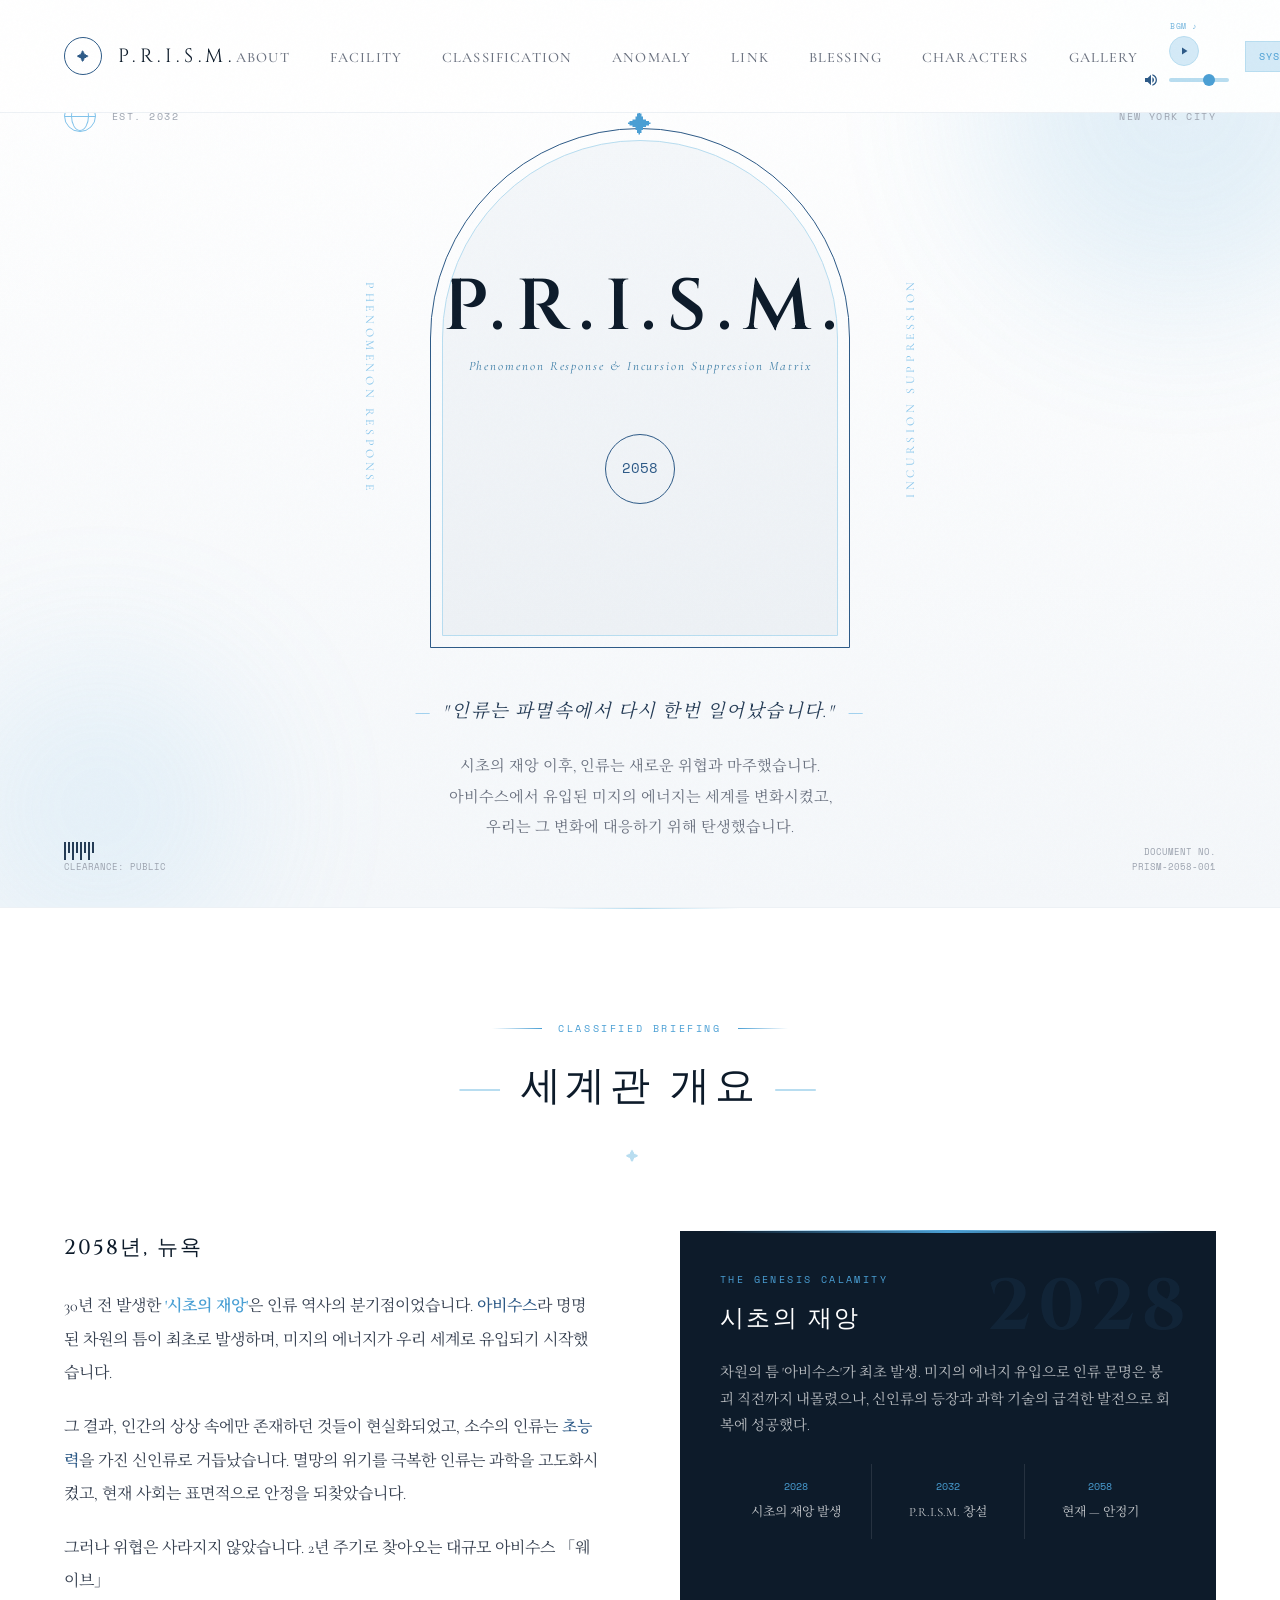
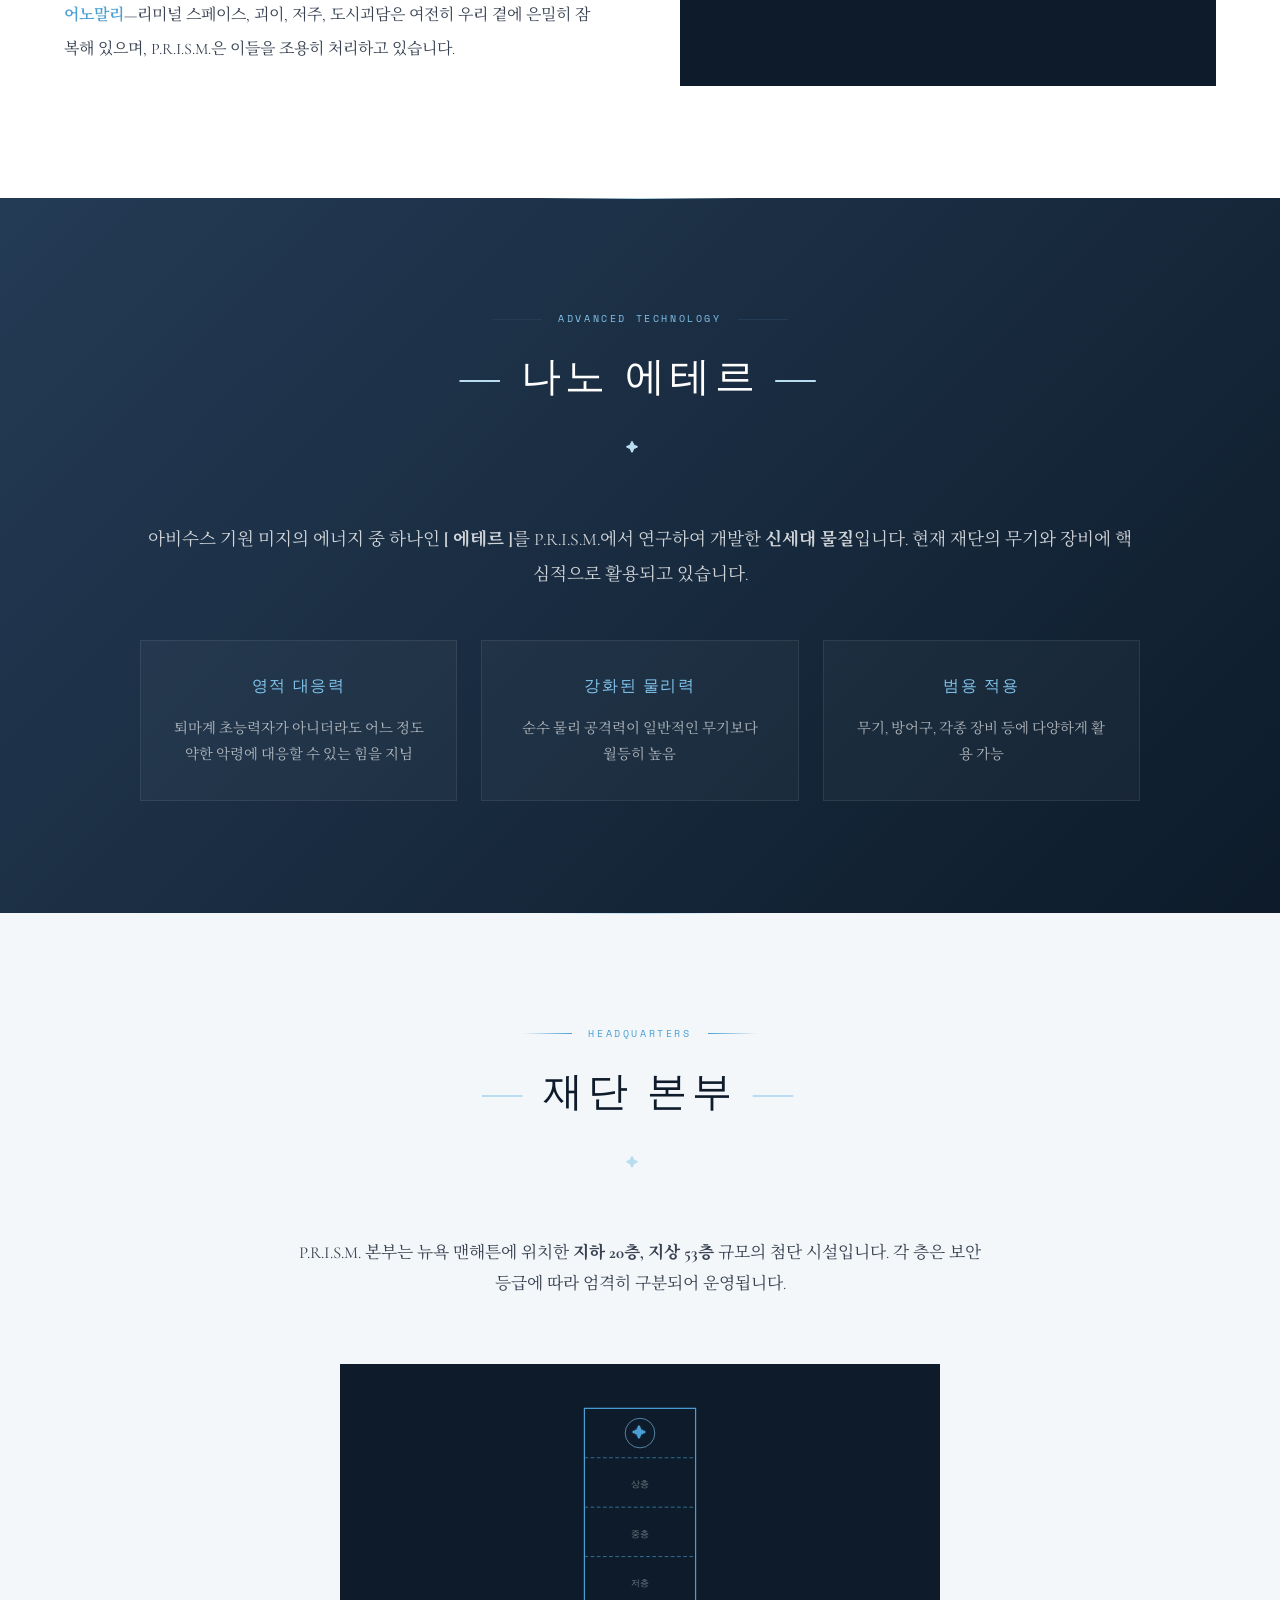
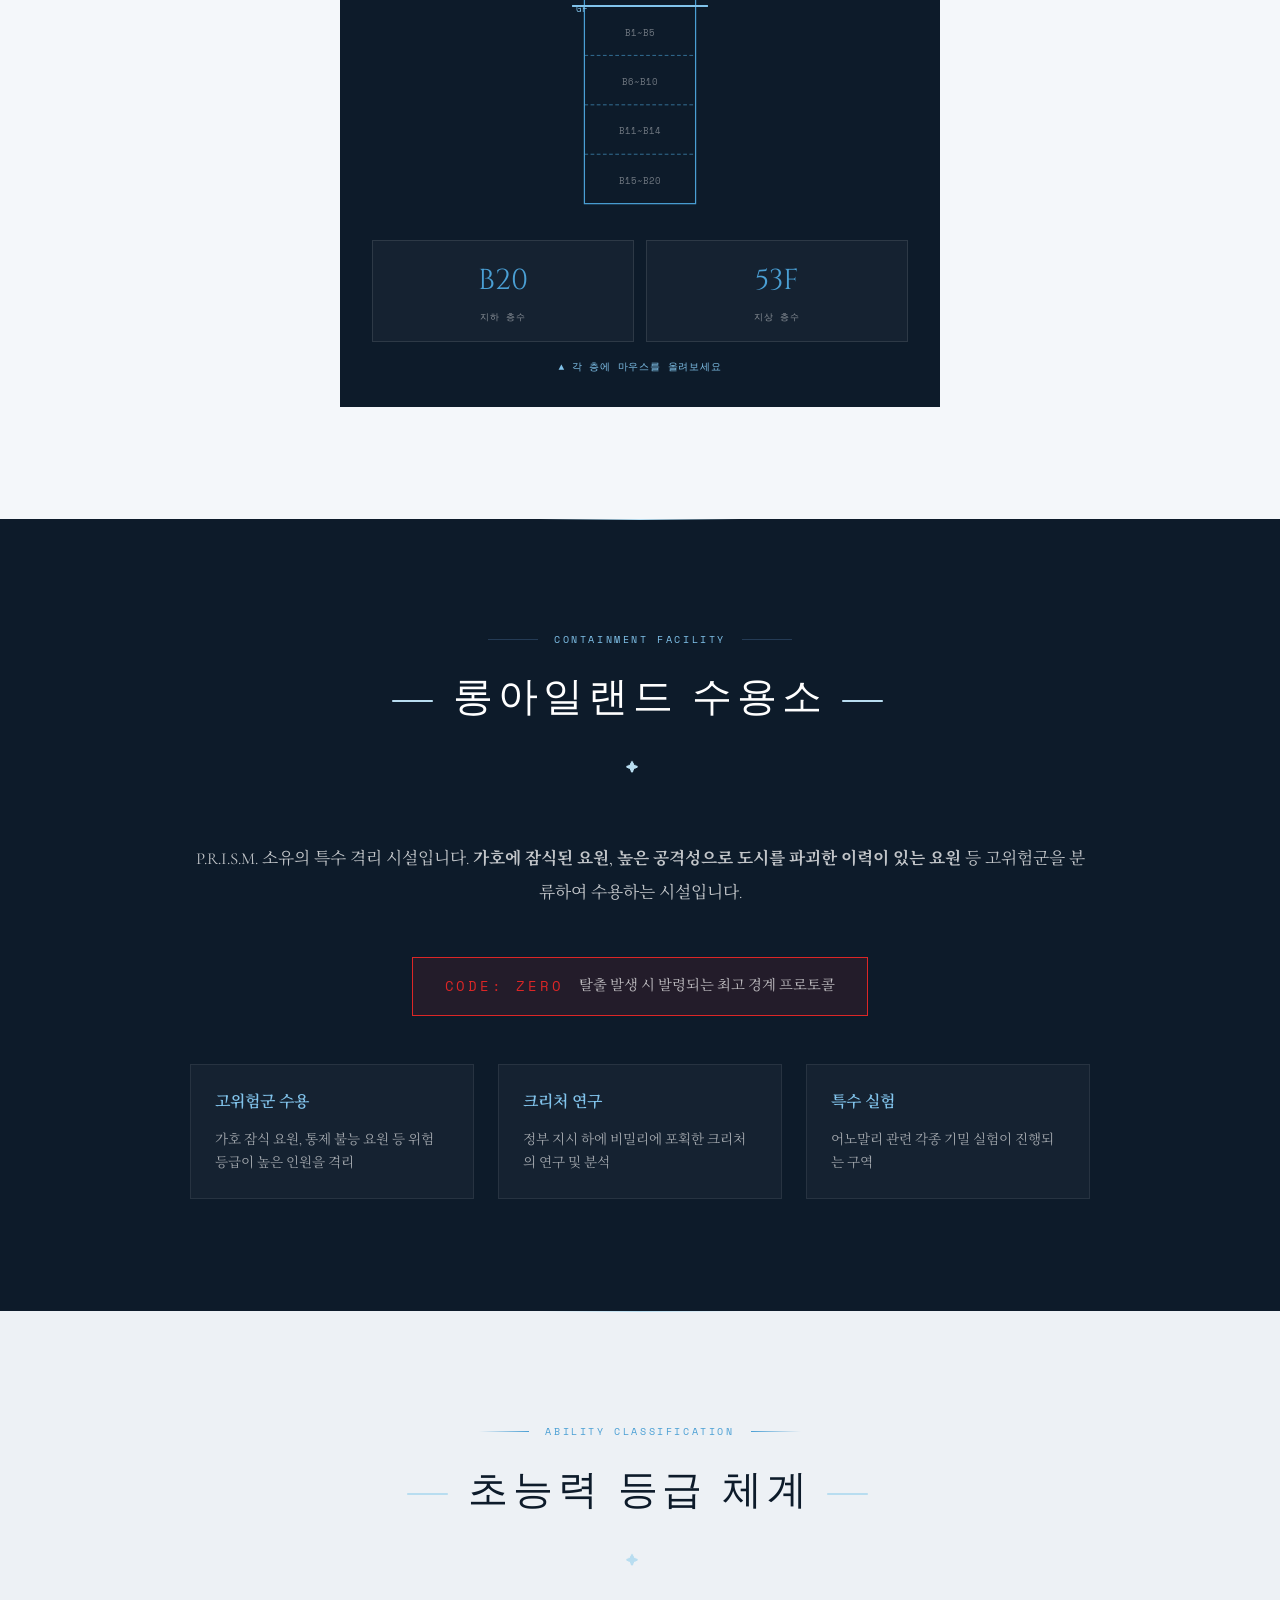
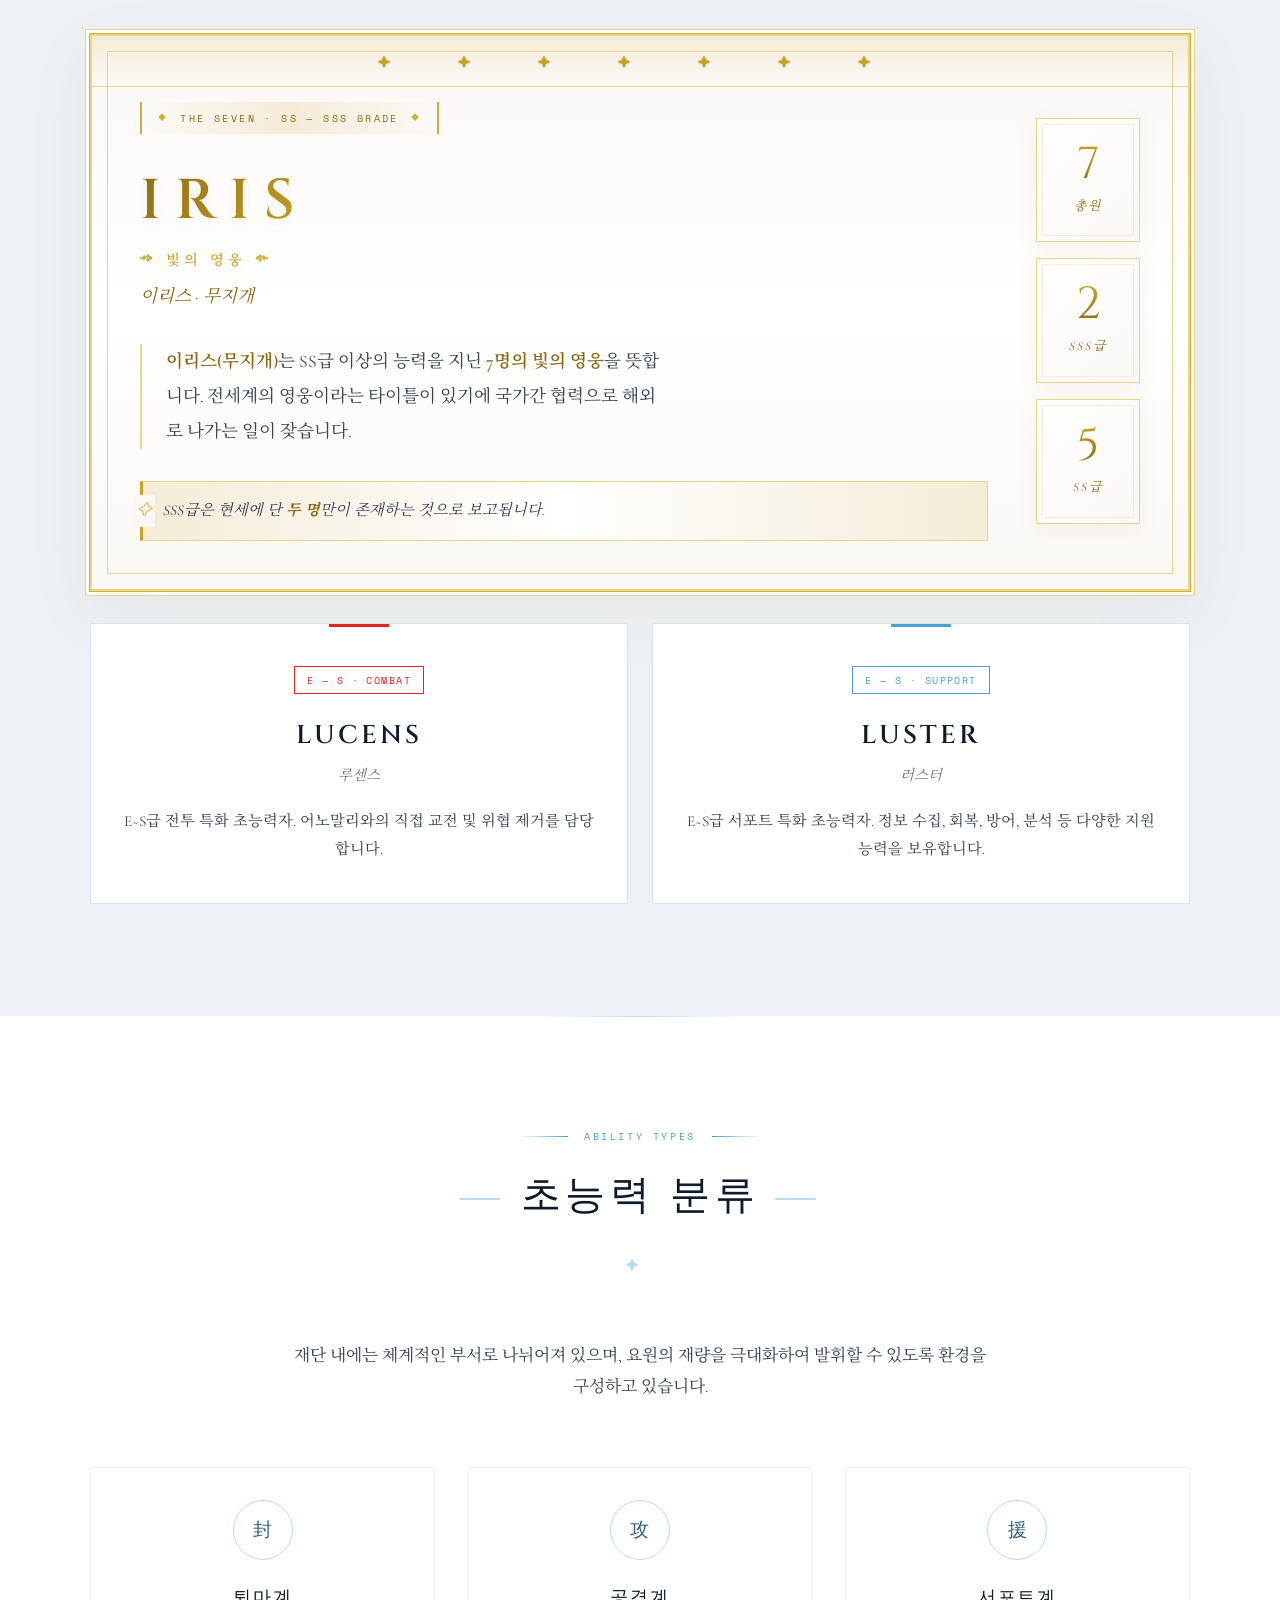
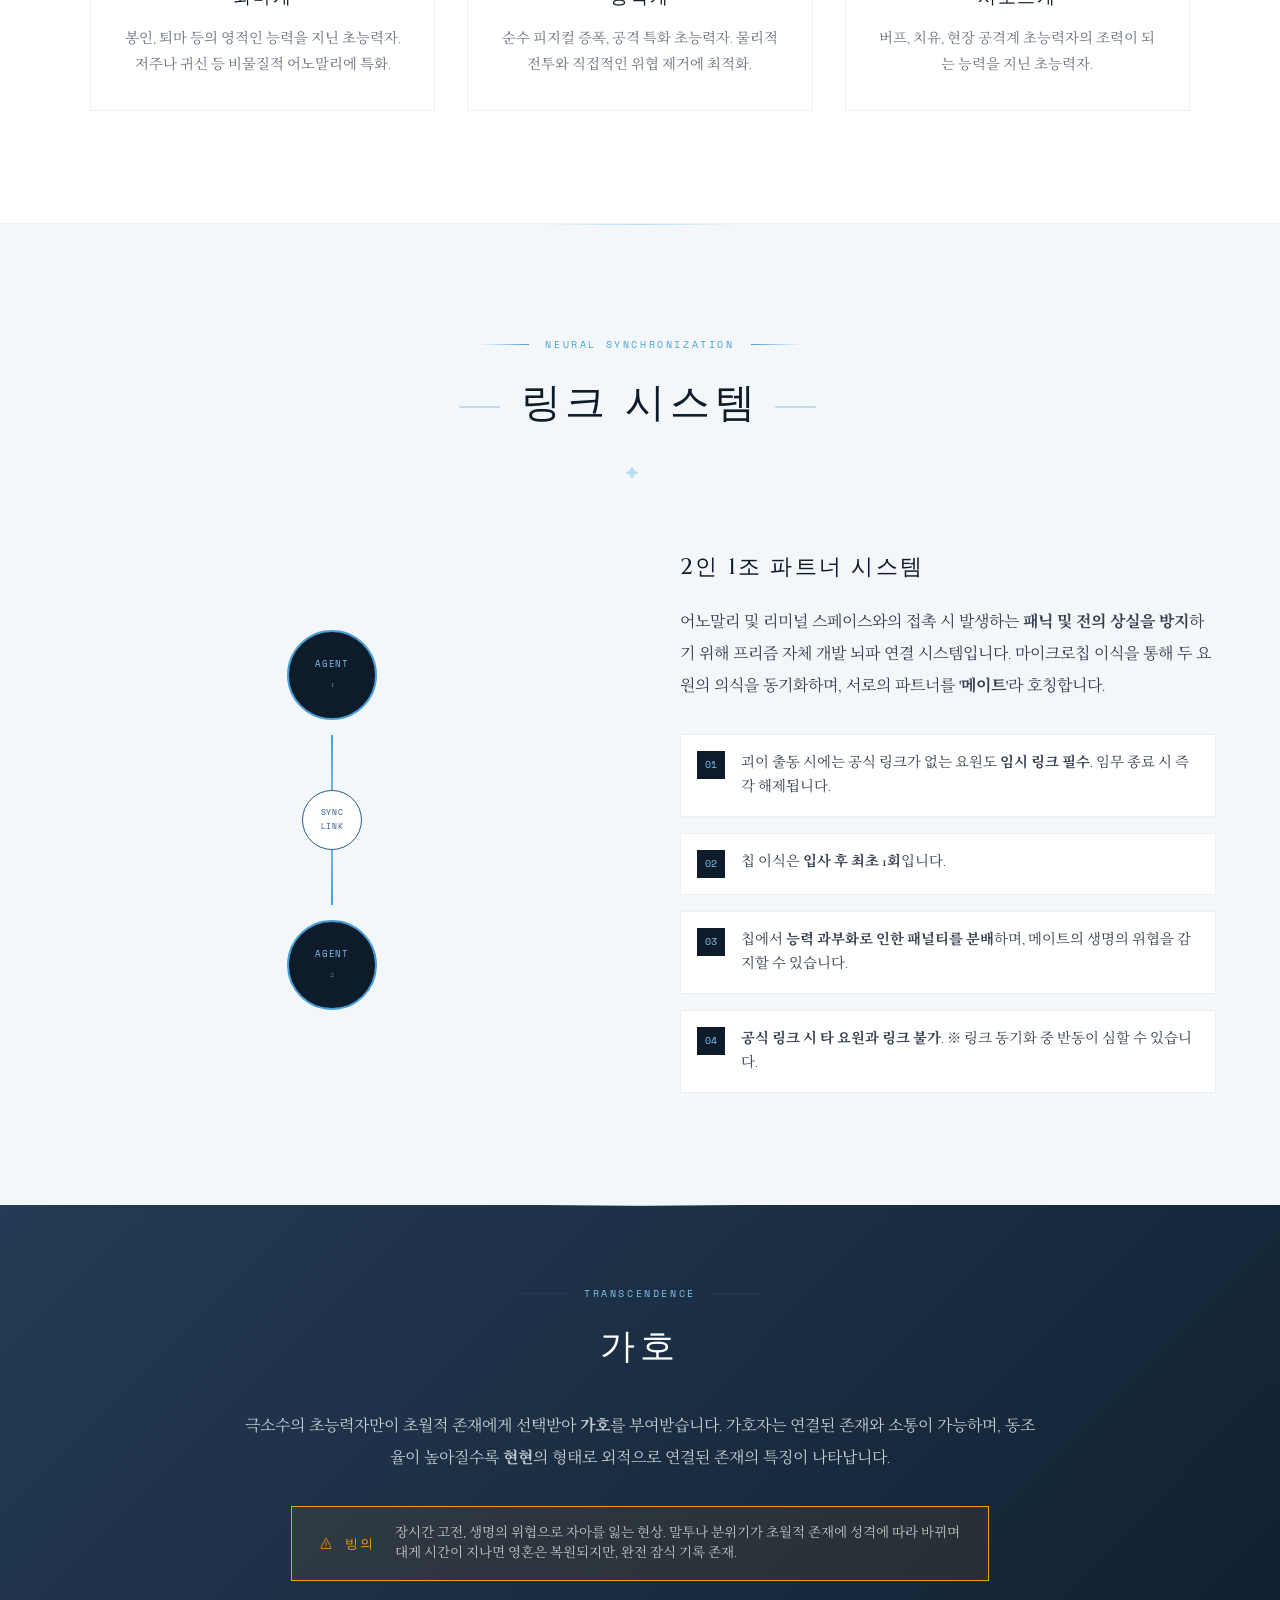
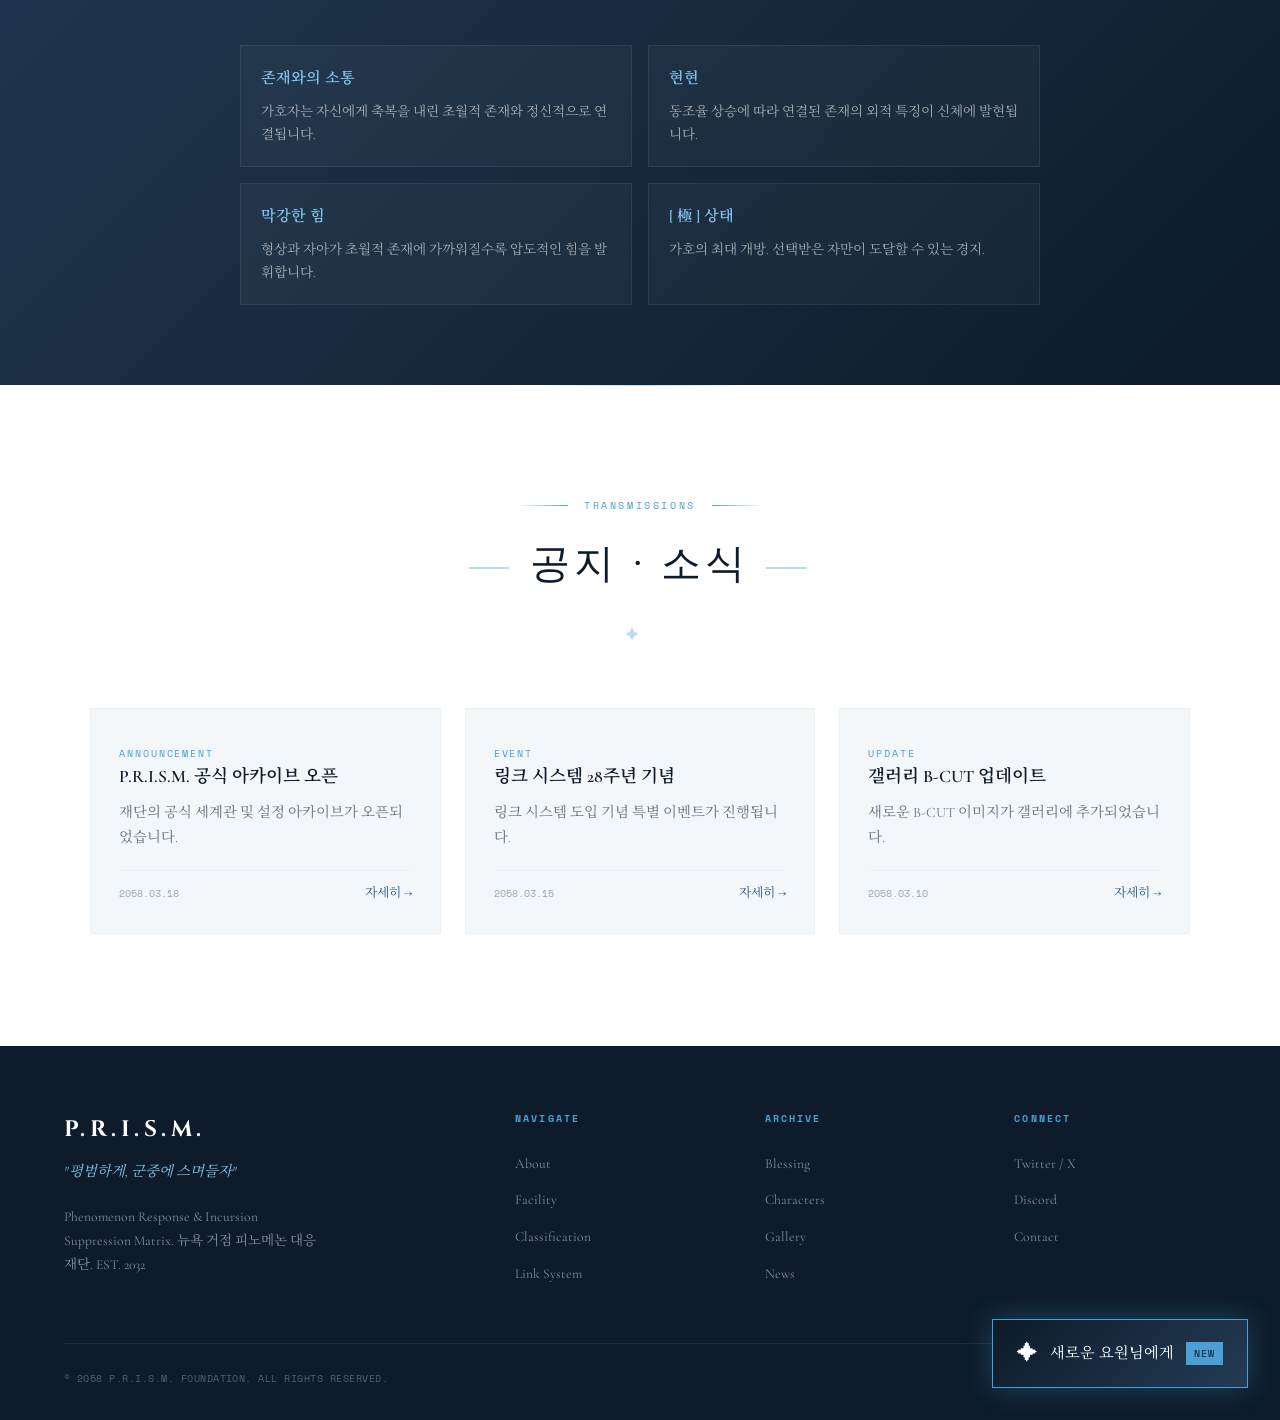
==== commit c48b5add: "initial site upload Push origin" ====
--- a/index.html
+++ b/index.html
@@ -562,6 +562,7 @@
             position: fixed;
             top: 0; width: 100%;
             padding: 1.25rem 4rem;
+            padding-top: calc(1.25rem + env(safe-area-inset-top, 0px));
             display: flex;
             justify-content: space-between;
             align-items: center;
@@ -627,22 +628,33 @@
         /* Music Player Button */
         .music-player {
             display: flex;
+            flex-direction: column;
             align-items: center;
-            gap: 0.5rem;
+            gap: 0.15rem;
             margin-right: 1rem;
         }
 
         .music-hint {
             font-family: var(--font-mono);
-            font-size: 0.6rem;
+            font-size: 0.5rem;
             color: var(--blue-accent);
             letter-spacing: 0.05em;
             opacity: 0.8;
+            order: -1;
+        }
+        
+        .music-controls {
+            display: flex;
+            align-items: center;
+            gap: 0.4rem;
         }
 
         .music-btn {
-            width: 36px;
-            height: 36px;
+            width: 30px;
+            height: 30px;
+            min-width: 30px;
+            min-height: 30px;
+            flex-shrink: 0;
             border: 1px solid var(--blue-pale);
             background: var(--blue-ice);
             border-radius: 50%;
@@ -666,8 +678,9 @@
         }
 
         .music-btn svg {
-            width: 14px;
-            height: 14px;
+            width: 12px;
+            height: 12px;
+            flex-shrink: 0;
             fill: var(--blue-primary);
             transition: fill 0.3s ease;
         }
@@ -679,6 +692,69 @@
         .music-btn .pause-icon { display: none; }
         .music-btn.playing .play-icon { display: none; }
         .music-btn.playing .pause-icon { display: block; }
+
+        /* Volume Control */
+        .volume-control {
+            display: flex;
+            align-items: center;
+            gap: 0.4rem;
+        }
+
+        .volume-btn {
+            background: none;
+            border: none;
+            cursor: pointer;
+            padding: 4px;
+            display: flex;
+            align-items: center;
+            justify-content: center;
+        }
+
+        .volume-btn svg {
+            width: 16px;
+            height: 16px;
+            fill: var(--blue-primary);
+            transition: fill 0.2s;
+        }
+
+        .volume-btn:hover svg {
+            fill: var(--blue-accent);
+        }
+
+        .volume-slider {
+            width: 60px;
+            height: 4px;
+            -webkit-appearance: none;
+            appearance: none;
+            background: var(--blue-pale);
+            border-radius: 2px;
+            outline: none;
+            cursor: pointer;
+        }
+
+        .volume-slider::-webkit-slider-thumb {
+            -webkit-appearance: none;
+            appearance: none;
+            width: 12px;
+            height: 12px;
+            background: var(--blue-accent);
+            border-radius: 50%;
+            cursor: pointer;
+            transition: transform 0.2s;
+        }
+
+        .volume-slider::-webkit-slider-thumb:hover {
+            transform: scale(1.2);
+        }
+
+        .volume-slider::-moz-range-thumb {
+            width: 12px;
+            height: 12px;
+            background: var(--blue-accent);
+            border-radius: 50%;
+            cursor: pointer;
+            border: none;
+        }
 
         /* Sound wave animation */
         .sound-wave {
@@ -688,7 +764,7 @@
             height: 16px;
         }
 
-        .music-btn.playing + .sound-wave {
+        .music-btn.playing ~ .sound-wave {
             display: flex;
         }
 
@@ -2253,7 +2329,13 @@
         }
 
         @media (max-width: 768px) {
-            nav { padding: 1rem 2rem; }
+            nav { 
+                padding: 0.8rem 1.2rem; 
+                padding-top: calc(0.8rem + env(safe-area-inset-top, 0px));
+                min-height: calc(60px + env(safe-area-inset-top, 0px));
+            }
+            .logo-symbol { width: 30px; height: 30px; font-size: 9px; }
+            .logo-text { font-size: 0.9rem; letter-spacing: 0.12em; }
             .nav-center {
                 position: fixed;
                 top: 0; right: -100%;
@@ -2268,9 +2350,29 @@
             }
             .nav-center.active { right: 0; }
             .nav-status { display: none; }
-            .music-player { margin-right: 0.5rem; }
+            .music-player { 
+                margin-right: 0.5rem; 
+                flex-direction: column;
+                align-items: center;
+                gap: 0.15rem;
+            }
             .music-player .sound-wave { display: none !important; }
-            .music-hint { display: none; }
+            .music-hint { 
+                display: block;
+                font-size: 0.5rem;
+                order: -1;
+            }
+            .music-btn {
+                width: 26px;
+                height: 26px;
+                min-width: 26px;
+                min-height: 26px;
+            }
+            .music-btn svg {
+                width: 10px;
+                height: 10px;
+            }
+            .volume-control { display: none; }
             .menu-toggle { display: flex; }
             section { padding: 4rem 2rem; }
             .hero-decoration, .hero-footer { display: none; }
@@ -2478,6 +2580,13 @@
                 <svg class="play-icon" viewBox="0 0 24 24"><path d="M8 5v14l11-7z"/></svg>
                 <svg class="pause-icon" viewBox="0 0 24 24"><path d="M6 19h4V5H6v14zm8-14v14h4V5h-4z"/></svg>
             </button>
+            <div class="volume-control">
+                <button class="volume-btn" id="volume-btn" title="Mute">
+                    <svg class="vol-icon" viewBox="0 0 24 24"><path d="M3 9v6h4l5 5V4L7 9H3zm13.5 3c0-1.77-1.02-3.29-2.5-4.03v8.05c1.48-.73 2.5-2.25 2.5-4.02zM14 3.23v2.06c2.89.86 5 3.54 5 6.71s-2.11 5.85-5 6.71v2.06c4.01-.91 7-4.49 7-8.77s-2.99-7.86-7-8.77z"/></svg>
+                    <svg class="mute-icon" style="display:none;" viewBox="0 0 24 24"><path d="M16.5 12c0-1.77-1.02-3.29-2.5-4.03v2.21l2.45 2.45c.03-.2.05-.41.05-.63zm2.5 0c0 .94-.2 1.82-.54 2.64l1.51 1.51C20.63 14.91 21 13.5 21 12c0-4.28-2.99-7.86-7-8.77v2.06c2.89.86 5 3.54 5 6.71zM4.27 3L3 4.27 7.73 9H3v6h4l5 5v-6.73l4.25 4.25c-.67.52-1.42.93-2.25 1.18v2.06c1.38-.31 2.63-.95 3.69-1.81L19.73 21 21 19.73l-9-9L4.27 3zM12 4L9.91 6.09 12 8.18V4z"/></svg>
+                </button>
+                <input type="range" class="volume-slider" id="volume-slider" min="0" max="100" value="70">
+            </div>
             <div class="sound-wave">
                 <span></span><span></span><span></span><span></span>
             </div>
@@ -3077,10 +3186,61 @@
     </audio>
 
     <script>
-        // Music Player Control
+        // ========== MUSIC PLAYER WITH PERSISTENCE ==========
         const musicBtn = document.getElementById('music-btn');
         const bgm = document.getElementById('bgm');
+        const volumeSlider = document.getElementById('volume-slider');
+        const volumeBtn = document.getElementById('volume-btn');
+        const volIcon = volumeBtn.querySelector('.vol-icon');
+        const muteIcon = volumeBtn.querySelector('.mute-icon');
         
+        let previousVolume = 0.7;
+
+        // Load saved state from localStorage
+        function loadMusicState() {
+            const savedVolume = localStorage.getItem('prism_bgm_volume');
+            const savedTime = localStorage.getItem('prism_bgm_time');
+            const wasPlaying = localStorage.getItem('prism_bgm_playing') === 'true';
+            const savedMuted = localStorage.getItem('prism_bgm_muted') === 'true';
+
+            if (savedVolume !== null) {
+                bgm.volume = parseFloat(savedVolume);
+                volumeSlider.value = parseFloat(savedVolume) * 100;
+            } else {
+                bgm.volume = 0.7;
+                volumeSlider.value = 70;
+            }
+
+            if (savedTime !== null) {
+                bgm.currentTime = parseFloat(savedTime);
+            }
+
+            if (savedMuted) {
+                bgm.muted = true;
+                volIcon.style.display = 'none';
+                muteIcon.style.display = 'block';
+            }
+
+            // Auto-resume if was playing
+            if (wasPlaying) {
+                bgm.play().then(() => {
+                    musicBtn.classList.add('playing');
+                }).catch(e => {
+                    // Autoplay blocked, user needs to click
+                    console.log('Autoplay blocked, click to play');
+                });
+            }
+        }
+
+        // Save state to localStorage
+        function saveMusicState() {
+            localStorage.setItem('prism_bgm_volume', bgm.volume);
+            localStorage.setItem('prism_bgm_time', bgm.currentTime);
+            localStorage.setItem('prism_bgm_playing', !bgm.paused);
+            localStorage.setItem('prism_bgm_muted', bgm.muted);
+        }
+
+        // Play/Pause toggle
         musicBtn.addEventListener('click', () => {
             if (bgm.paused) {
                 bgm.play();
@@ -3089,12 +3249,52 @@
                 bgm.pause();
                 musicBtn.classList.remove('playing');
             }
+            saveMusicState();
+        });
+
+        // Volume slider
+        volumeSlider.addEventListener('input', (e) => {
+            const volume = e.target.value / 100;
+            bgm.volume = volume;
+            bgm.muted = false;
+            volIcon.style.display = 'block';
+            muteIcon.style.display = 'none';
+            previousVolume = volume;
+            saveMusicState();
+        });
+
+        // Mute toggle
+        volumeBtn.addEventListener('click', () => {
+            if (bgm.muted) {
+                bgm.muted = false;
+                volIcon.style.display = 'block';
+                muteIcon.style.display = 'none';
+                volumeSlider.value = previousVolume * 100;
+            } else {
+                previousVolume = bgm.volume;
+                bgm.muted = true;
+                volIcon.style.display = 'none';
+                muteIcon.style.display = 'block';
+            }
+            saveMusicState();
+        });
+
+        // Save time periodically while playing
+        bgm.addEventListener('timeupdate', () => {
+            saveMusicState();
         });
 
         // Reset button state when audio ends (though it loops)
         bgm.addEventListener('ended', () => {
             musicBtn.classList.remove('playing');
+            saveMusicState();
         });
+
+        // Save state before leaving page
+        window.addEventListener('beforeunload', saveMusicState);
+
+        // Load state on page load
+        loadMusicState();
 
         // Mobile Menu
         const menuToggle = document.querySelector('.menu-toggle');
@@ -3260,6 +3460,20 @@
             const mainContent = document.getElementById('main-content');
             const loadingBar = document.getElementById('loading-bar');
             const loadingPercent = document.getElementById('loading-percent');
+            
+            // Check if already visited in this session
+            const hasVisited = sessionStorage.getItem('prism_visited');
+            
+            if (hasVisited) {
+                // Skip loading animation
+                loadingScreen.style.display = 'none';
+                gpsOverlay.style.display = 'none';
+                mainContent.classList.add('visible');
+                return;
+            }
+            
+            // Mark as visited
+            sessionStorage.setItem('prism_visited', 'true');
             
             let progress = 0;
             const loadingDuration = 2500; // 2.5 seconds
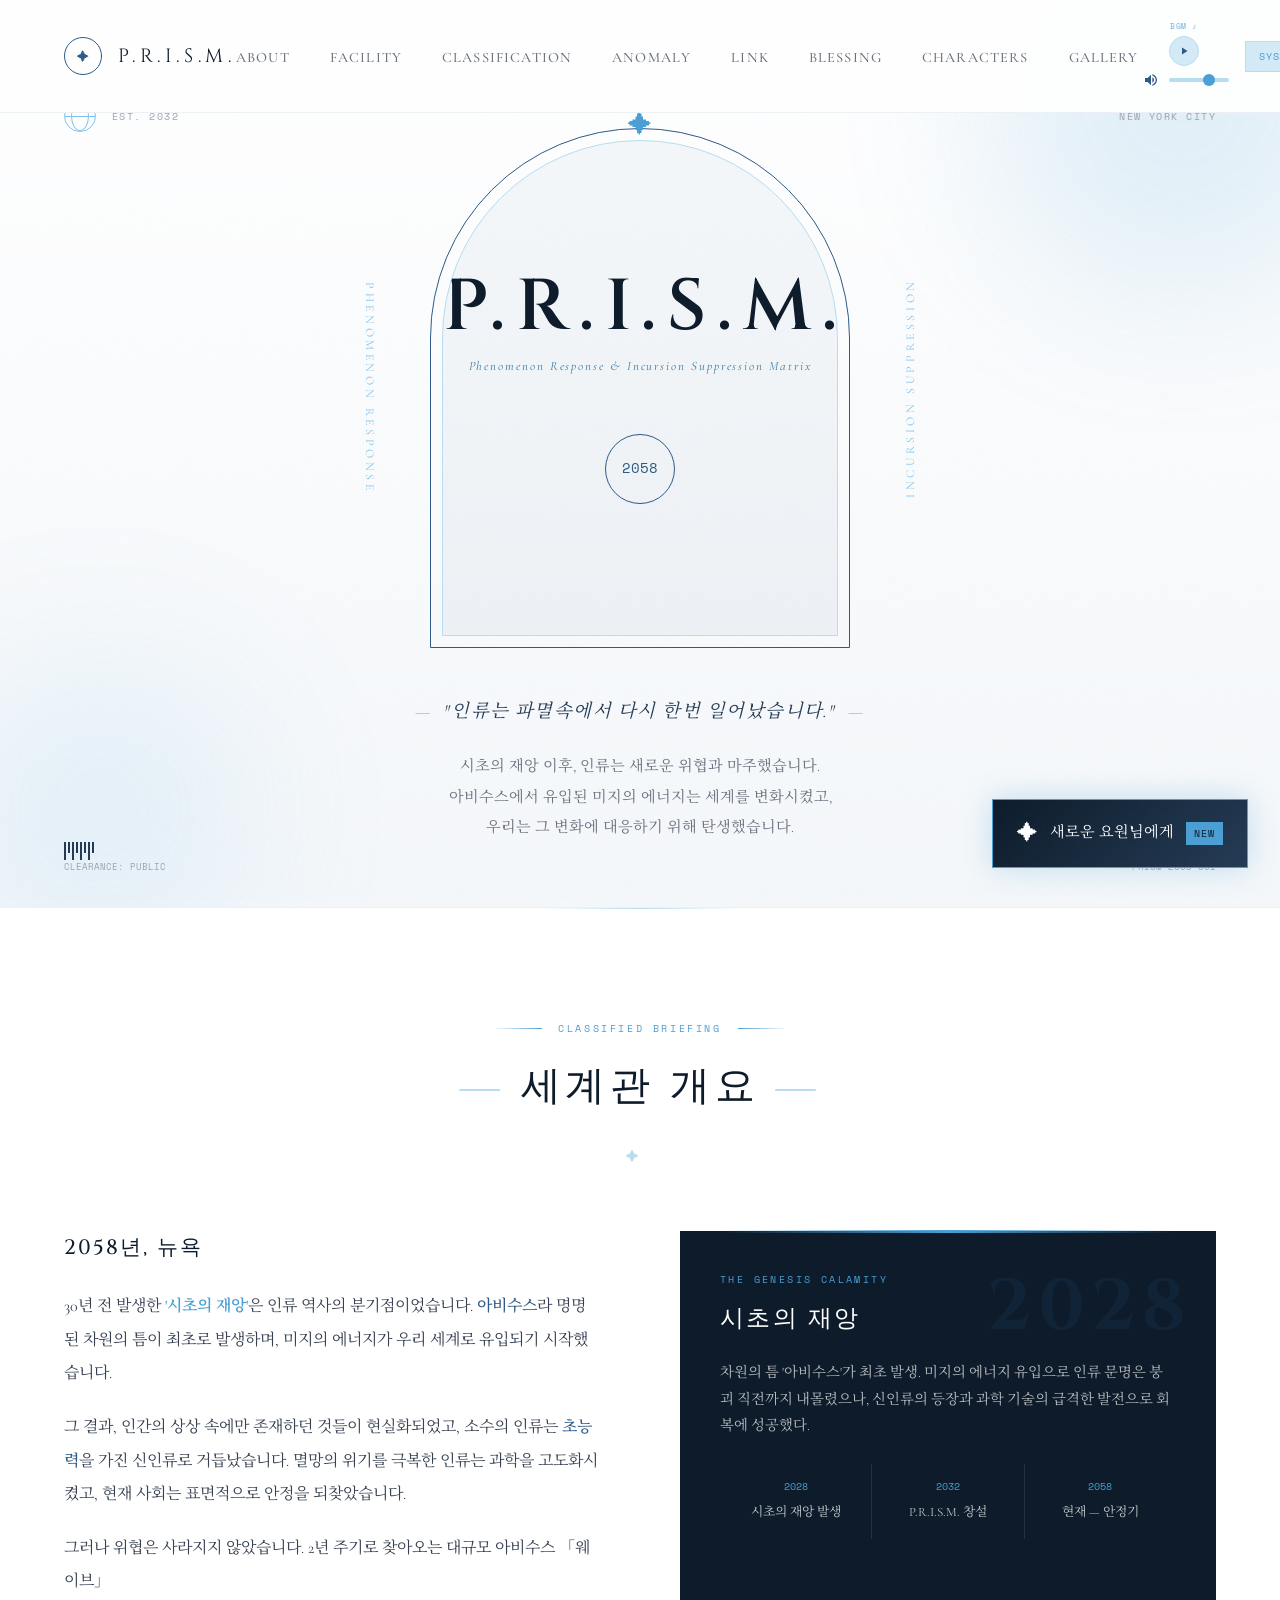
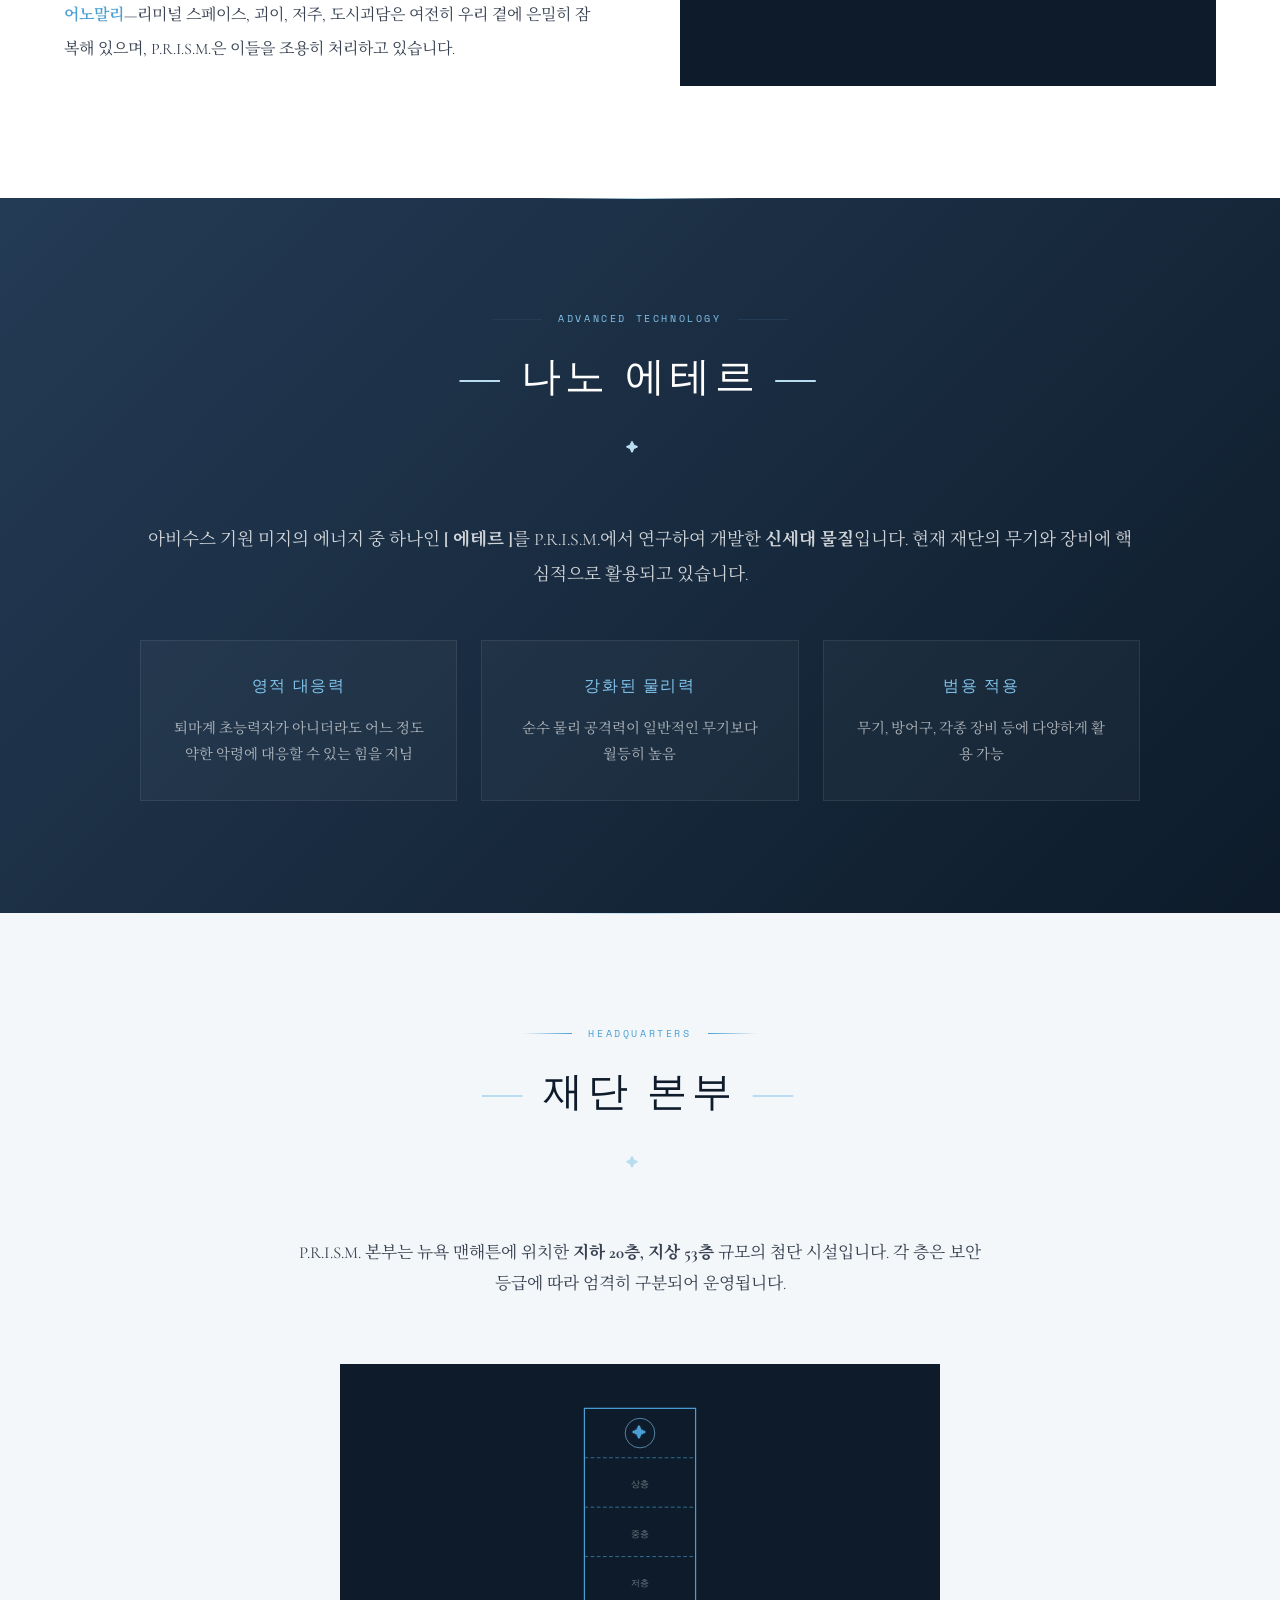
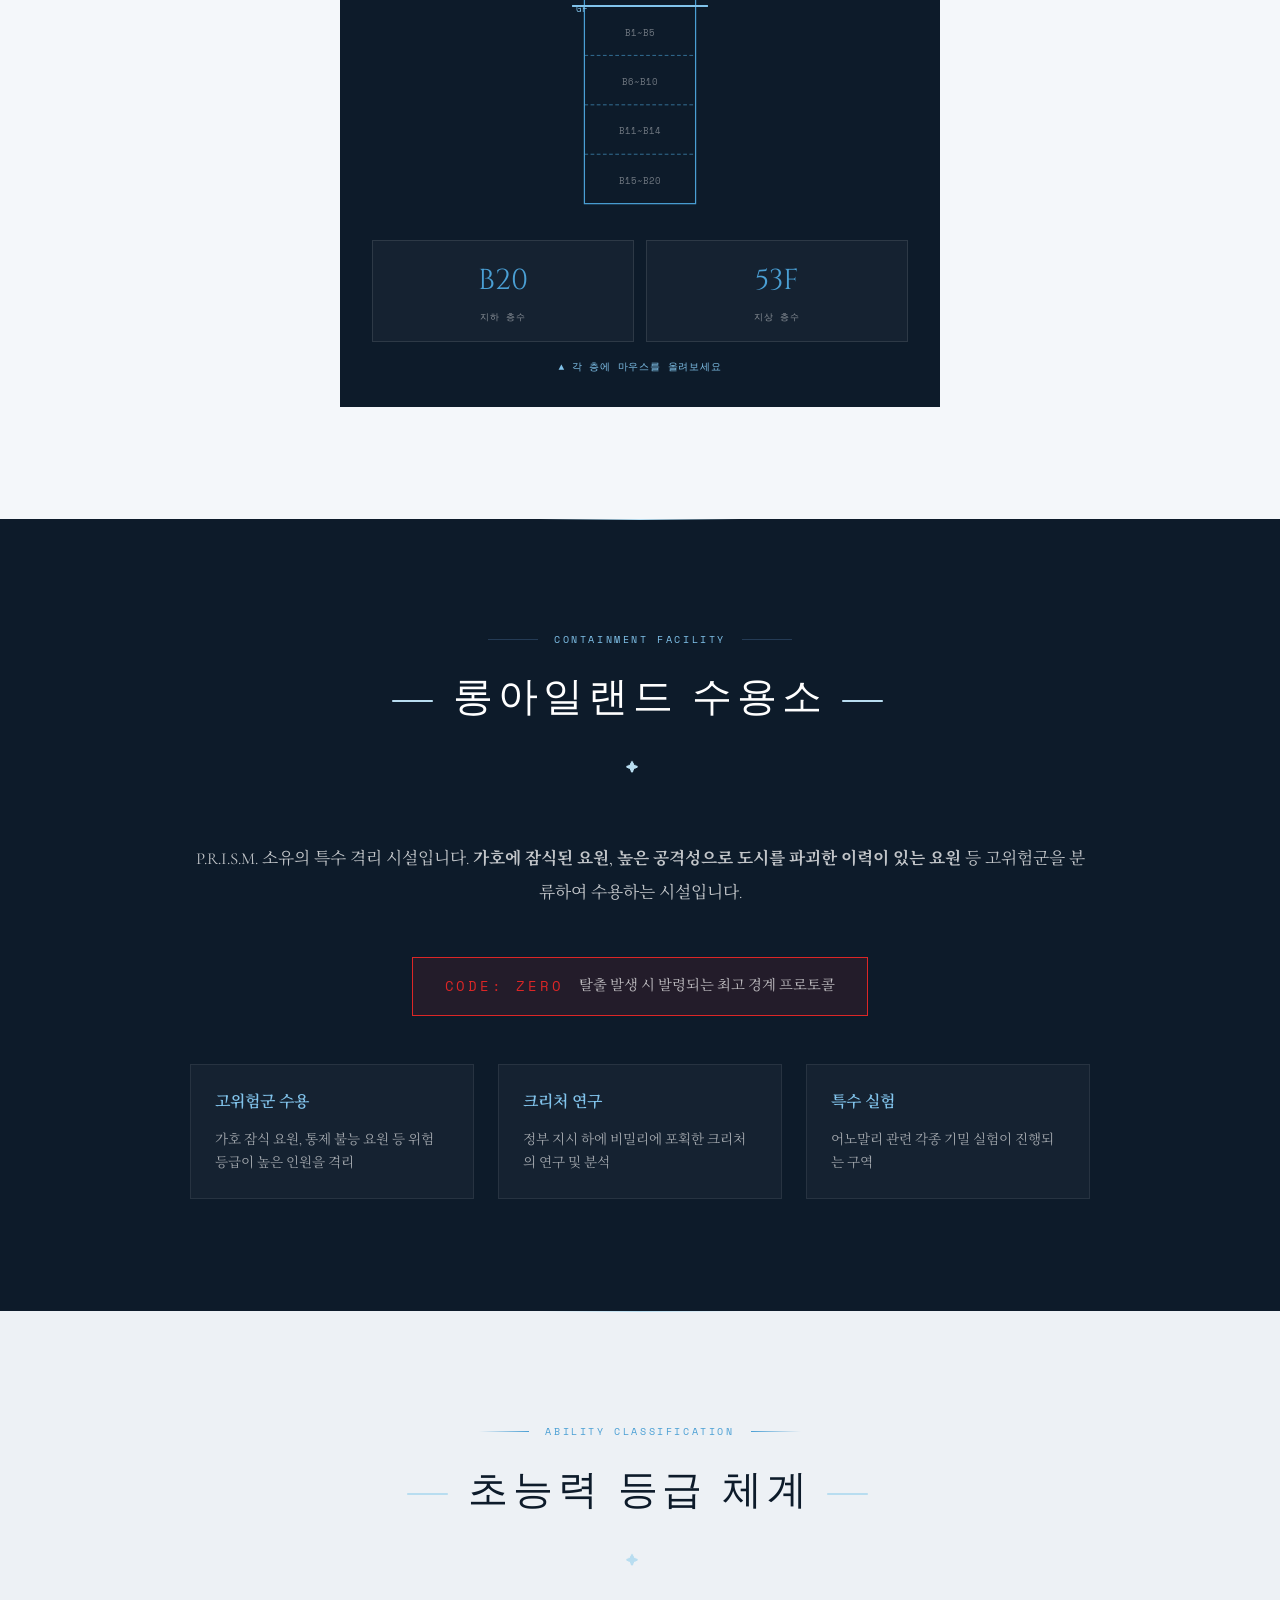
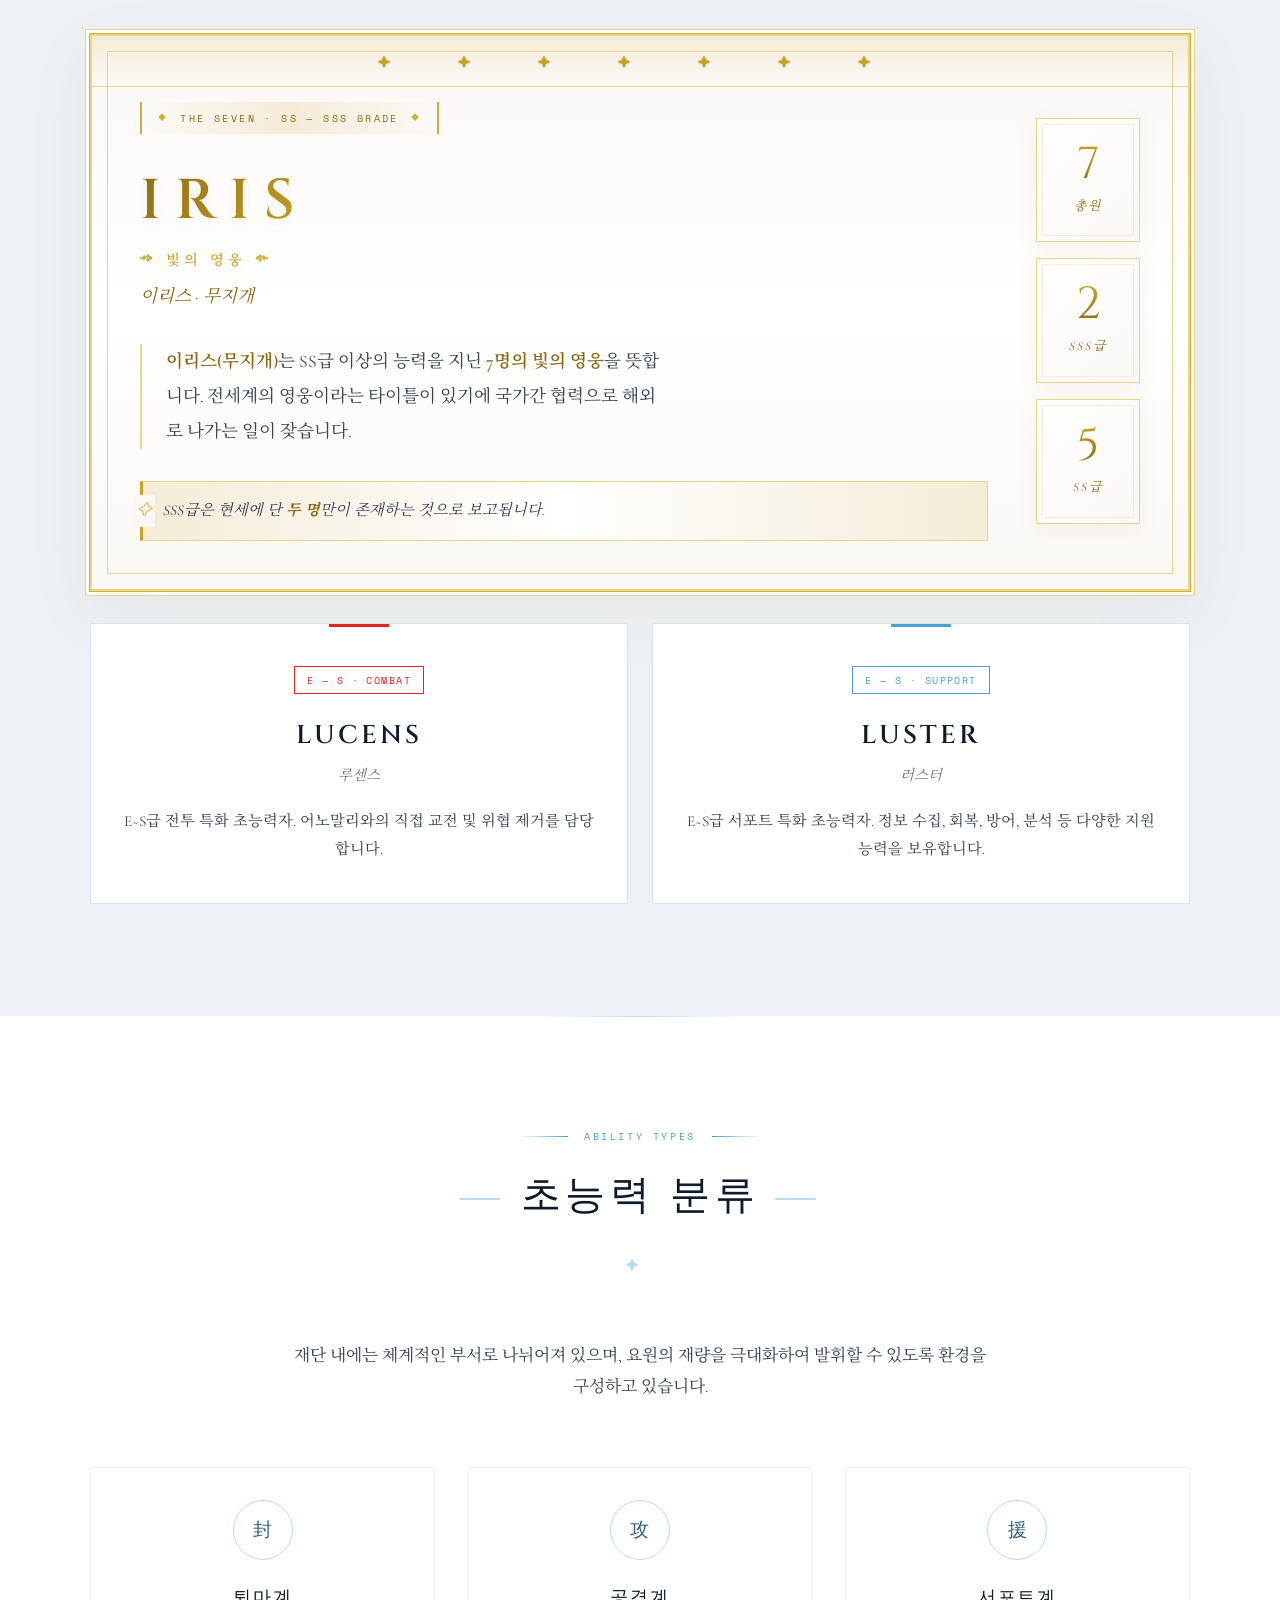
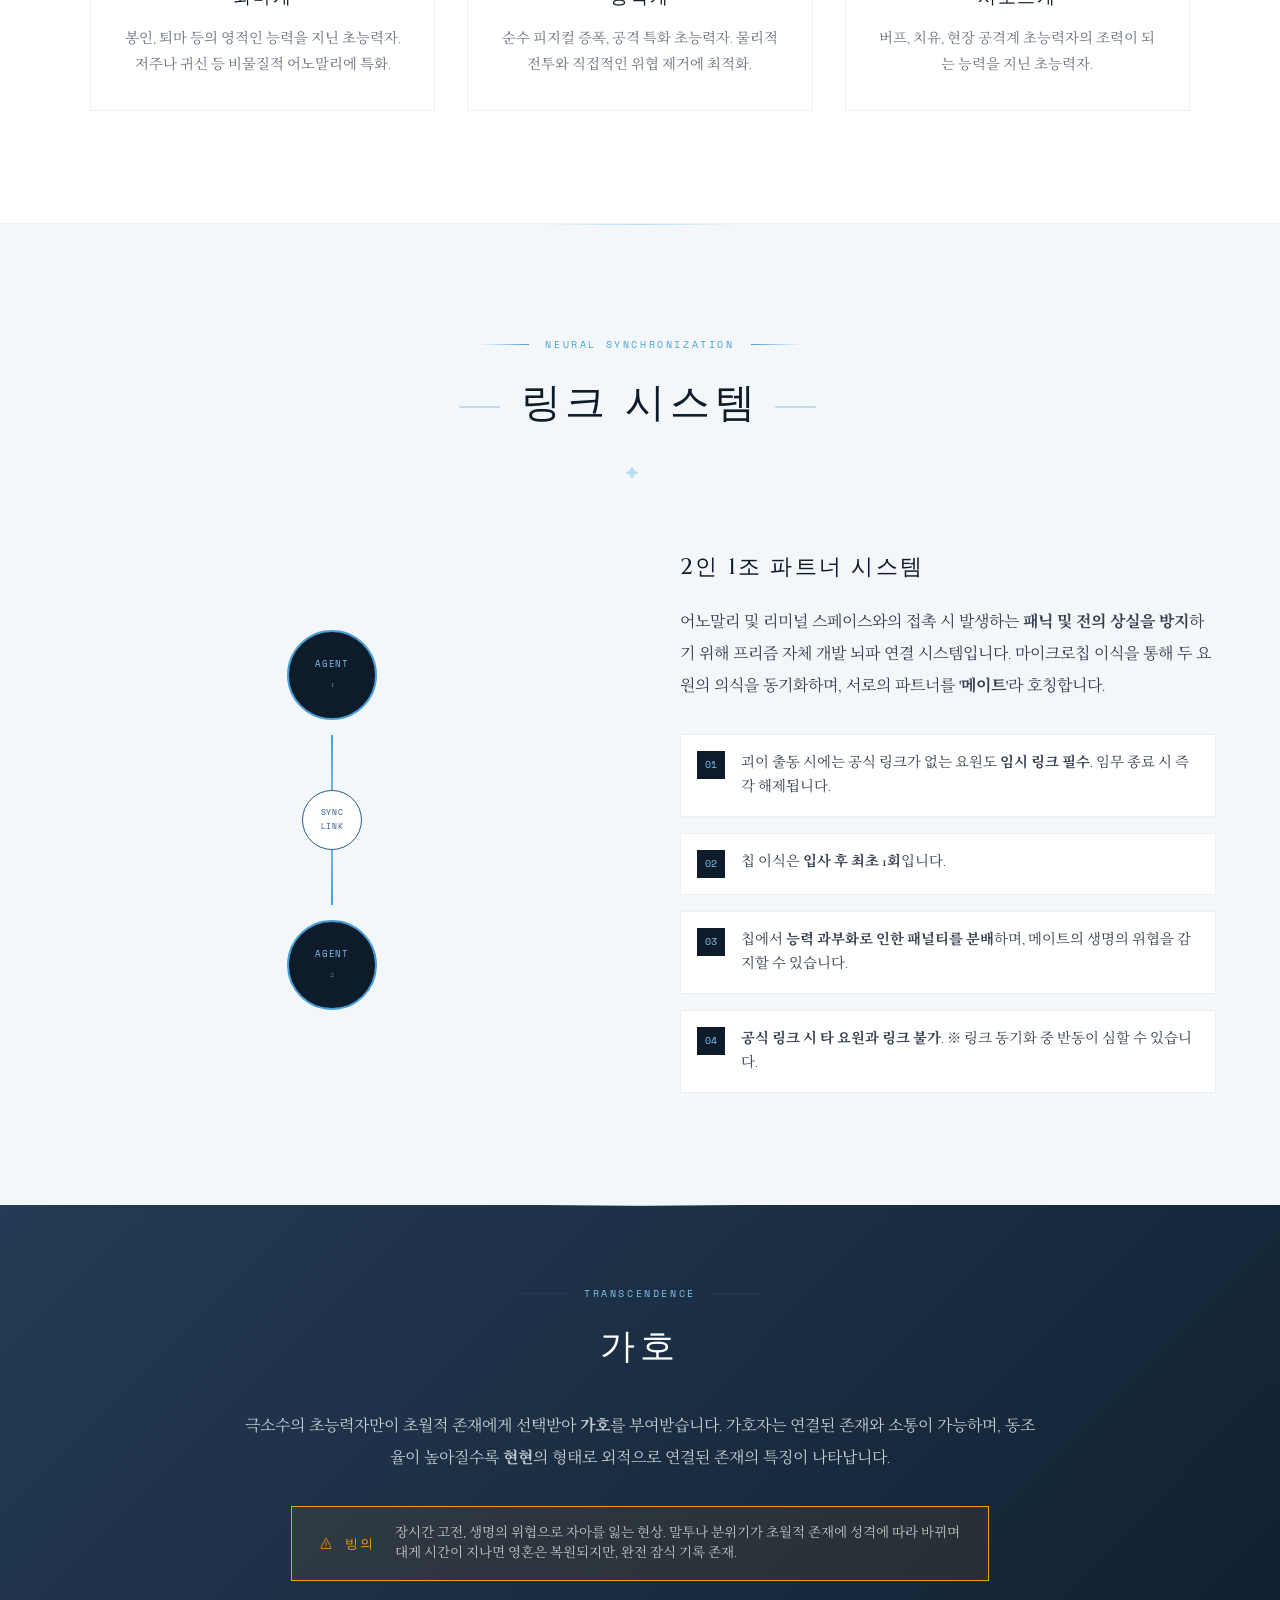
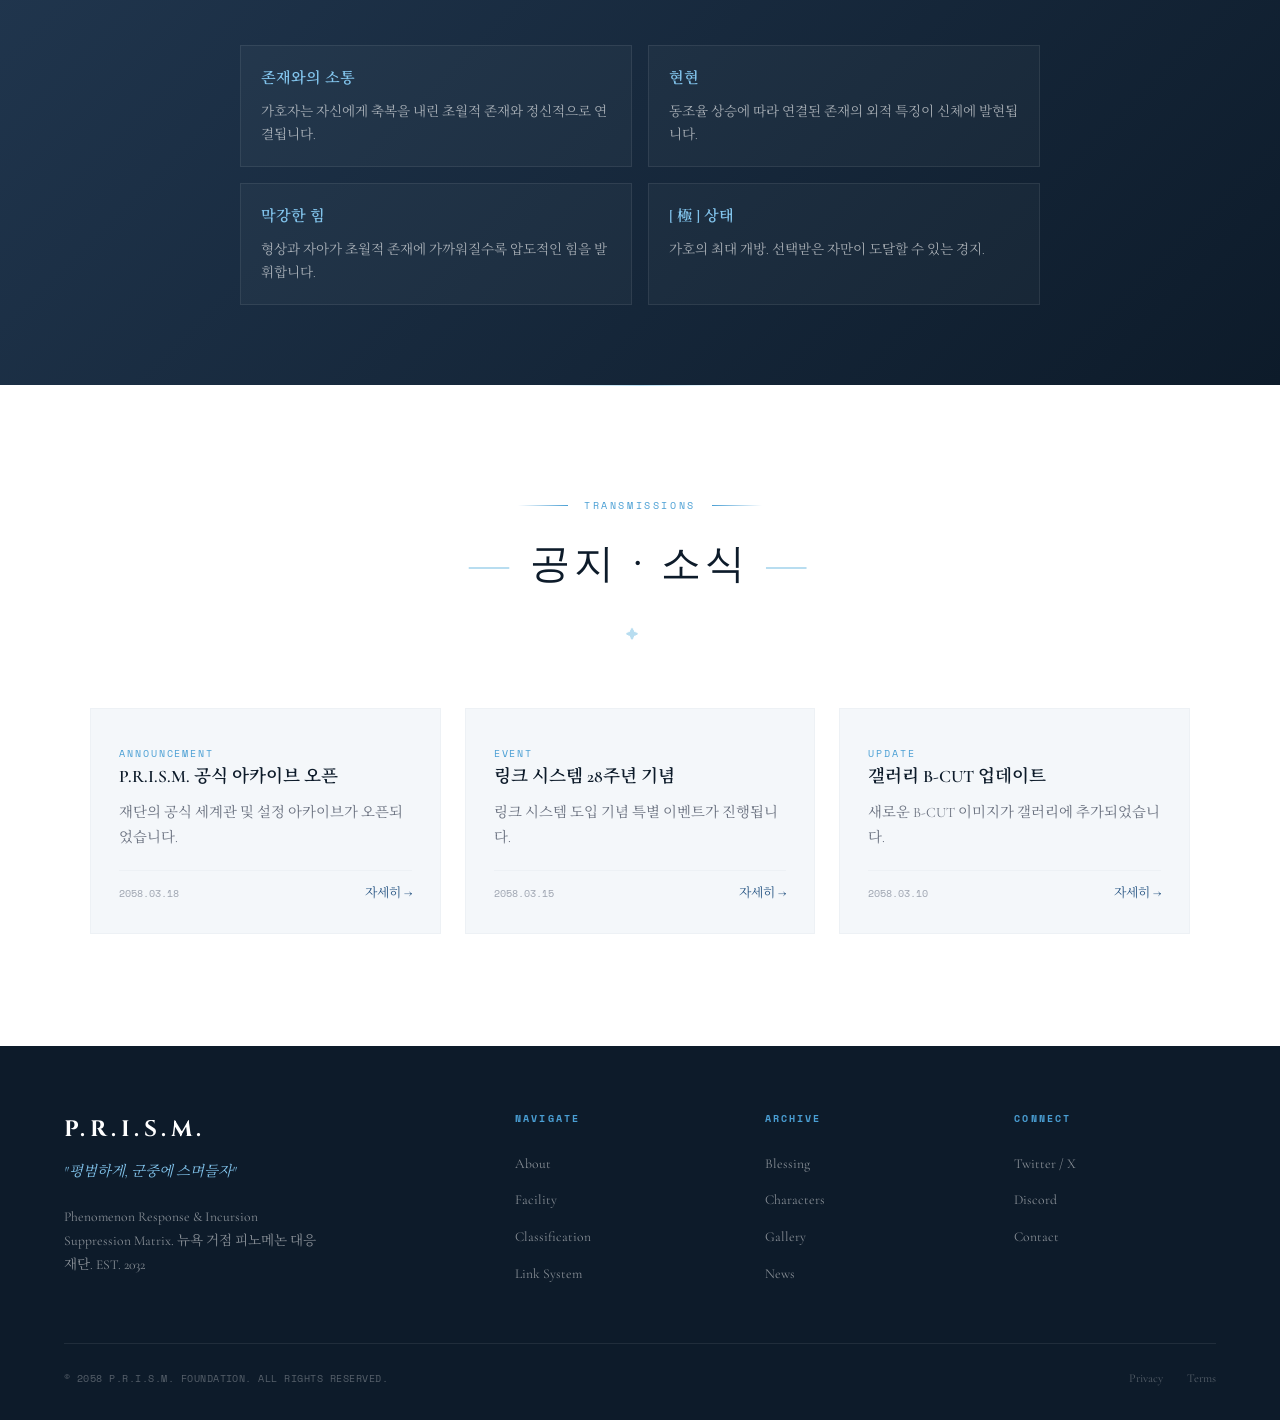
==== commit a613235a: "initial site upload Push origin" ====
--- a/index.html
+++ b/index.html
@@ -506,6 +506,16 @@
             right: 2rem;
             z-index: 1000;
             animation: pulse-glow 2s infinite;
+            opacity: 0;
+            transform: translateY(20px);
+            transition: opacity 0.6s ease, transform 0.6s ease;
+            pointer-events: none;
+        }
+
+        .welcome-banner.visible {
+            opacity: 1;
+            transform: translateY(0);
+            pointer-events: auto;
         }
 
         .welcome-banner a {
@@ -2550,14 +2560,6 @@
 
     <!-- Main Content Wrapper (initially hidden) -->
     <div class="main-content" id="main-content">
-    
-    <div class="welcome-banner">
-        <a href="welcome.html">
-            <span class="icon">✦</span>
-            <span>새로운 요원님에게</span>
-            <span class="badge">NEW</span>
-        </a>
-    </div>
 
     <nav>
         <div class="logo-area">
@@ -3181,7 +3183,7 @@
     </div><!-- End main-content -->
 
     <!-- Background Music -->
-    <audio id="bgm" loop>
+    <audio id="bgm" loop preload="auto">
         <source src="prism.mp3" type="audio/mpeg">
     </audio>
 
@@ -3469,6 +3471,7 @@
                 loadingScreen.style.display = 'none';
                 gpsOverlay.style.display = 'none';
                 mainContent.classList.add('visible');
+                document.getElementById('welcome-banner').classList.add('visible');
                 return;
             }
             
@@ -3504,6 +3507,7 @@
                                     // Phase 4: Zoom out GPS and simultaneously fade in main content
                                     gpsOverlay.classList.add('zoom-out');
                                     mainContent.classList.add('visible');
+                                    document.getElementById('welcome-banner').classList.add('visible');
                                     
                                     // Phase 5: Clean up
                                     setTimeout(() => {
@@ -3520,5 +3524,14 @@
             }, interval);
         });
     </script>
+    
+    <!-- Welcome Banner (fixed position) -->
+    <div class="welcome-banner" id="welcome-banner">
+        <a href="welcome.html">
+            <span class="icon">✦</span>
+            <span>새로운 요원님에게</span>
+            <span class="badge">NEW</span>
+        </a>
+    </div>
 </body>
 </html>
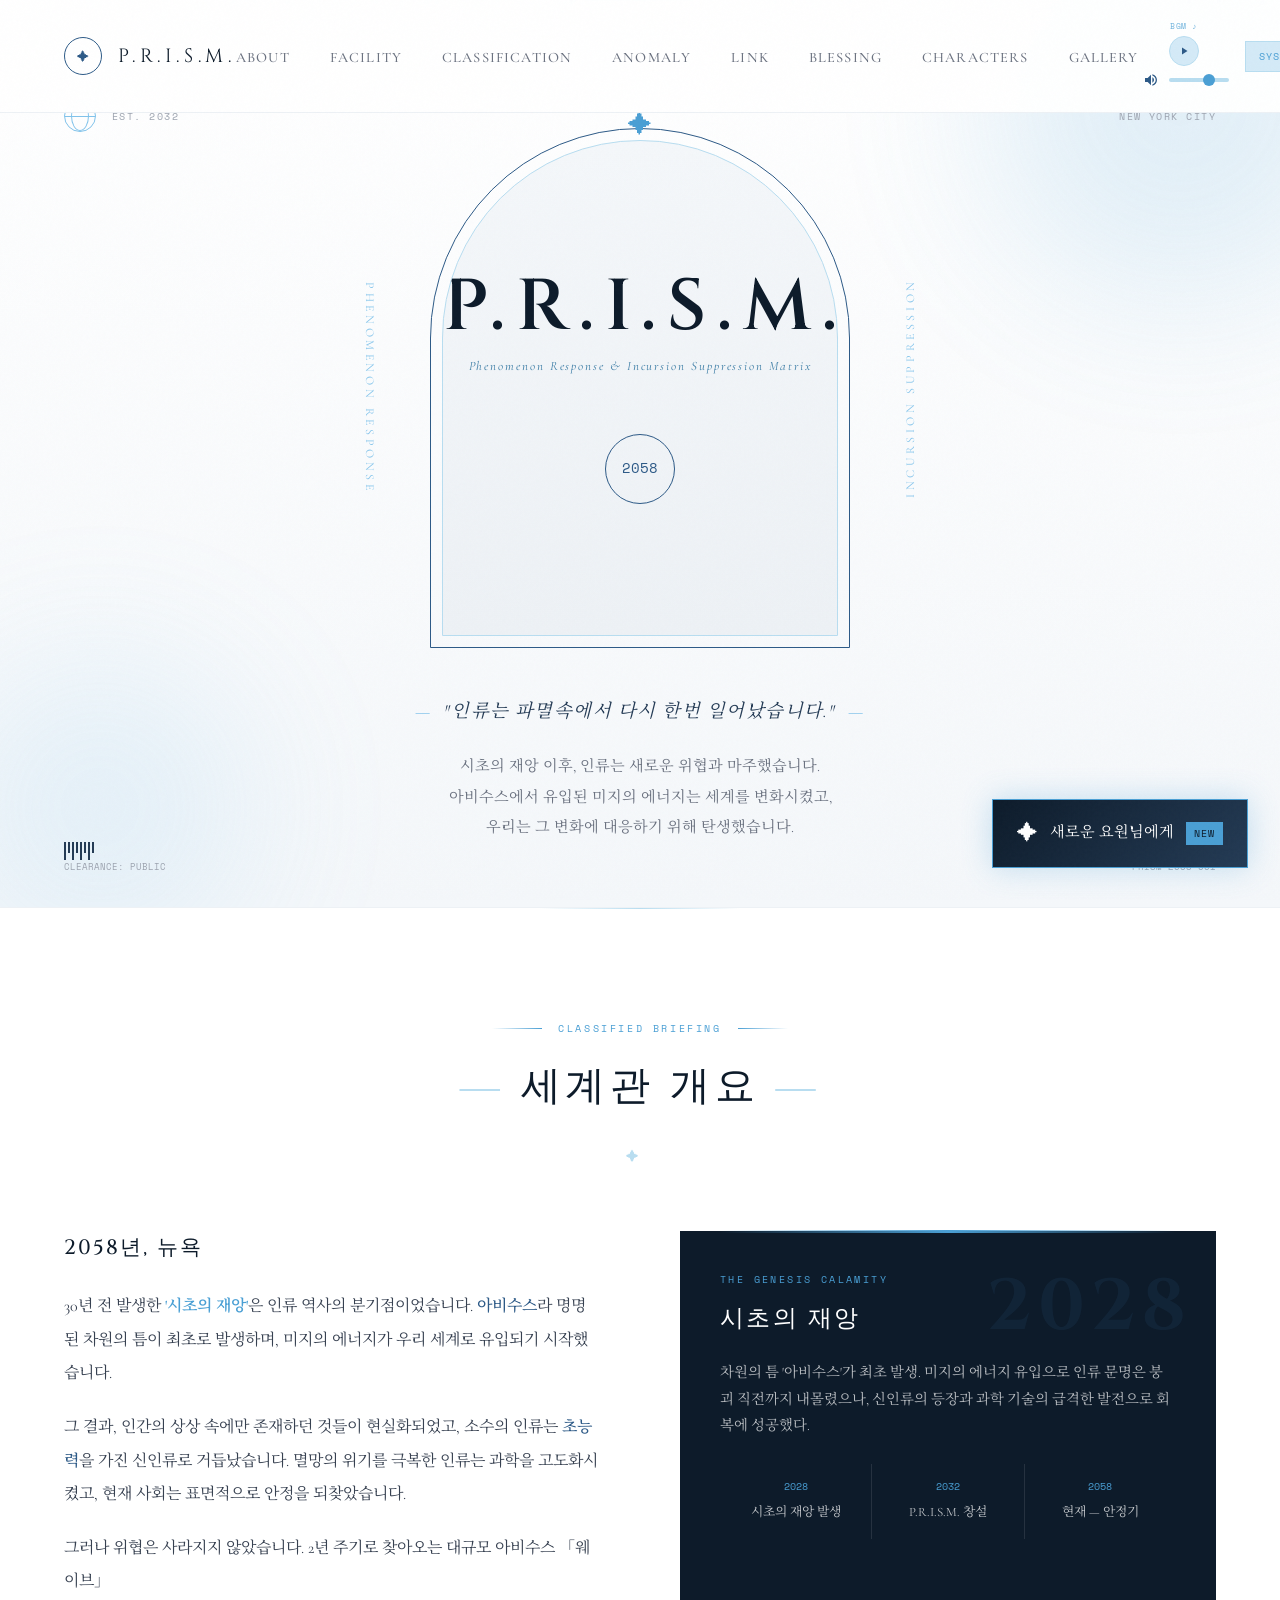
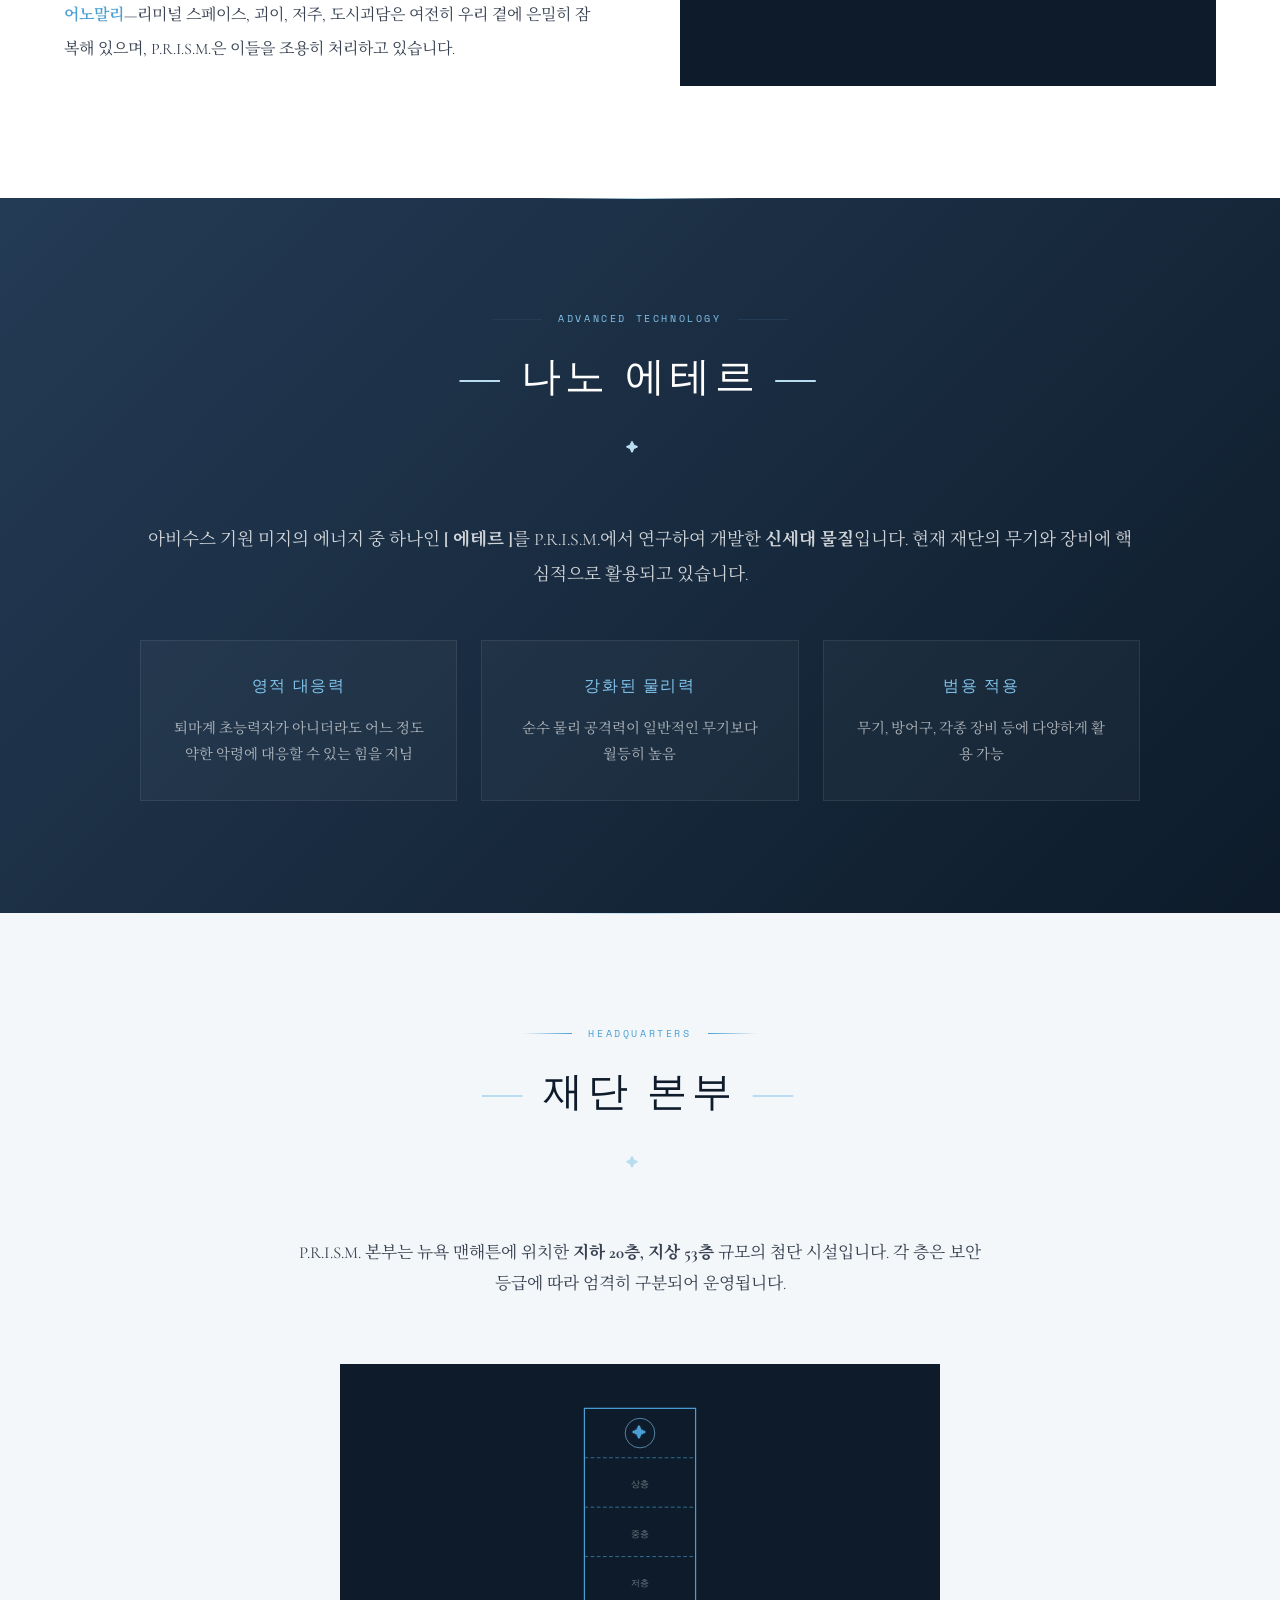
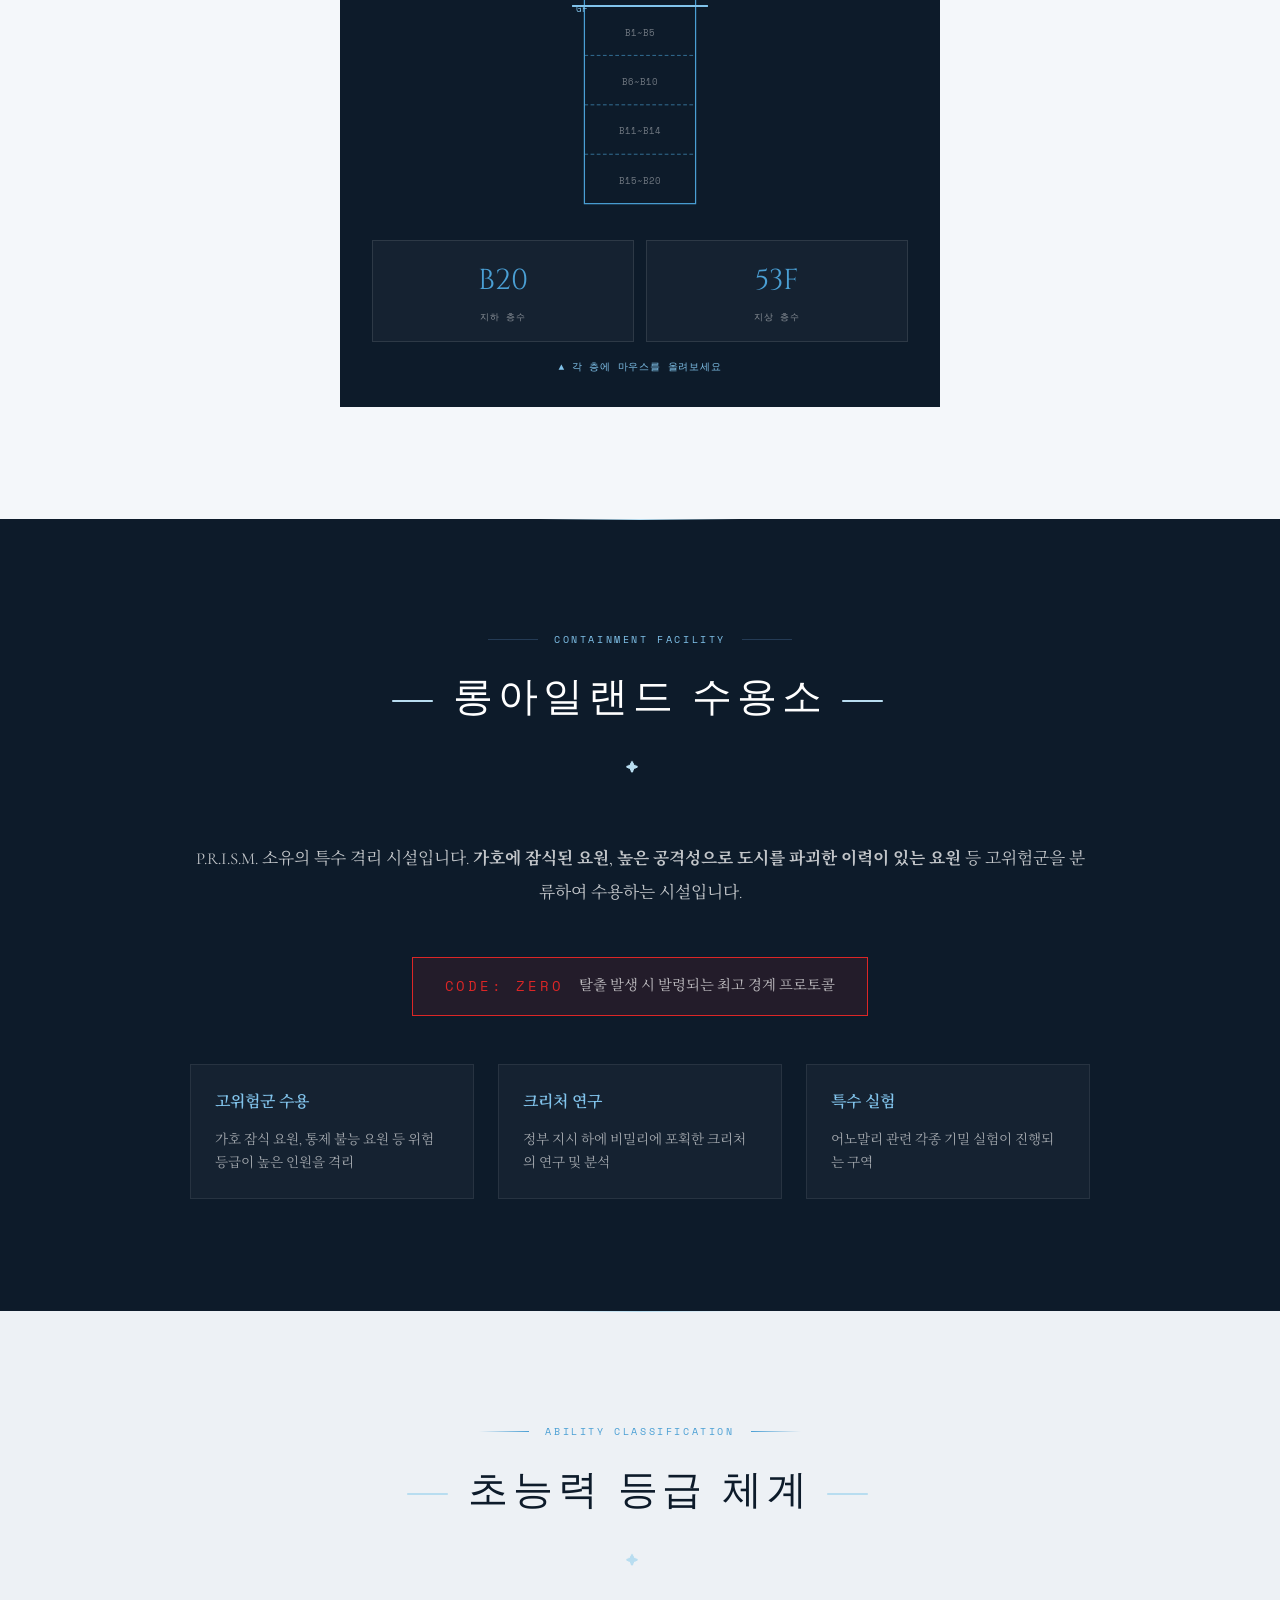
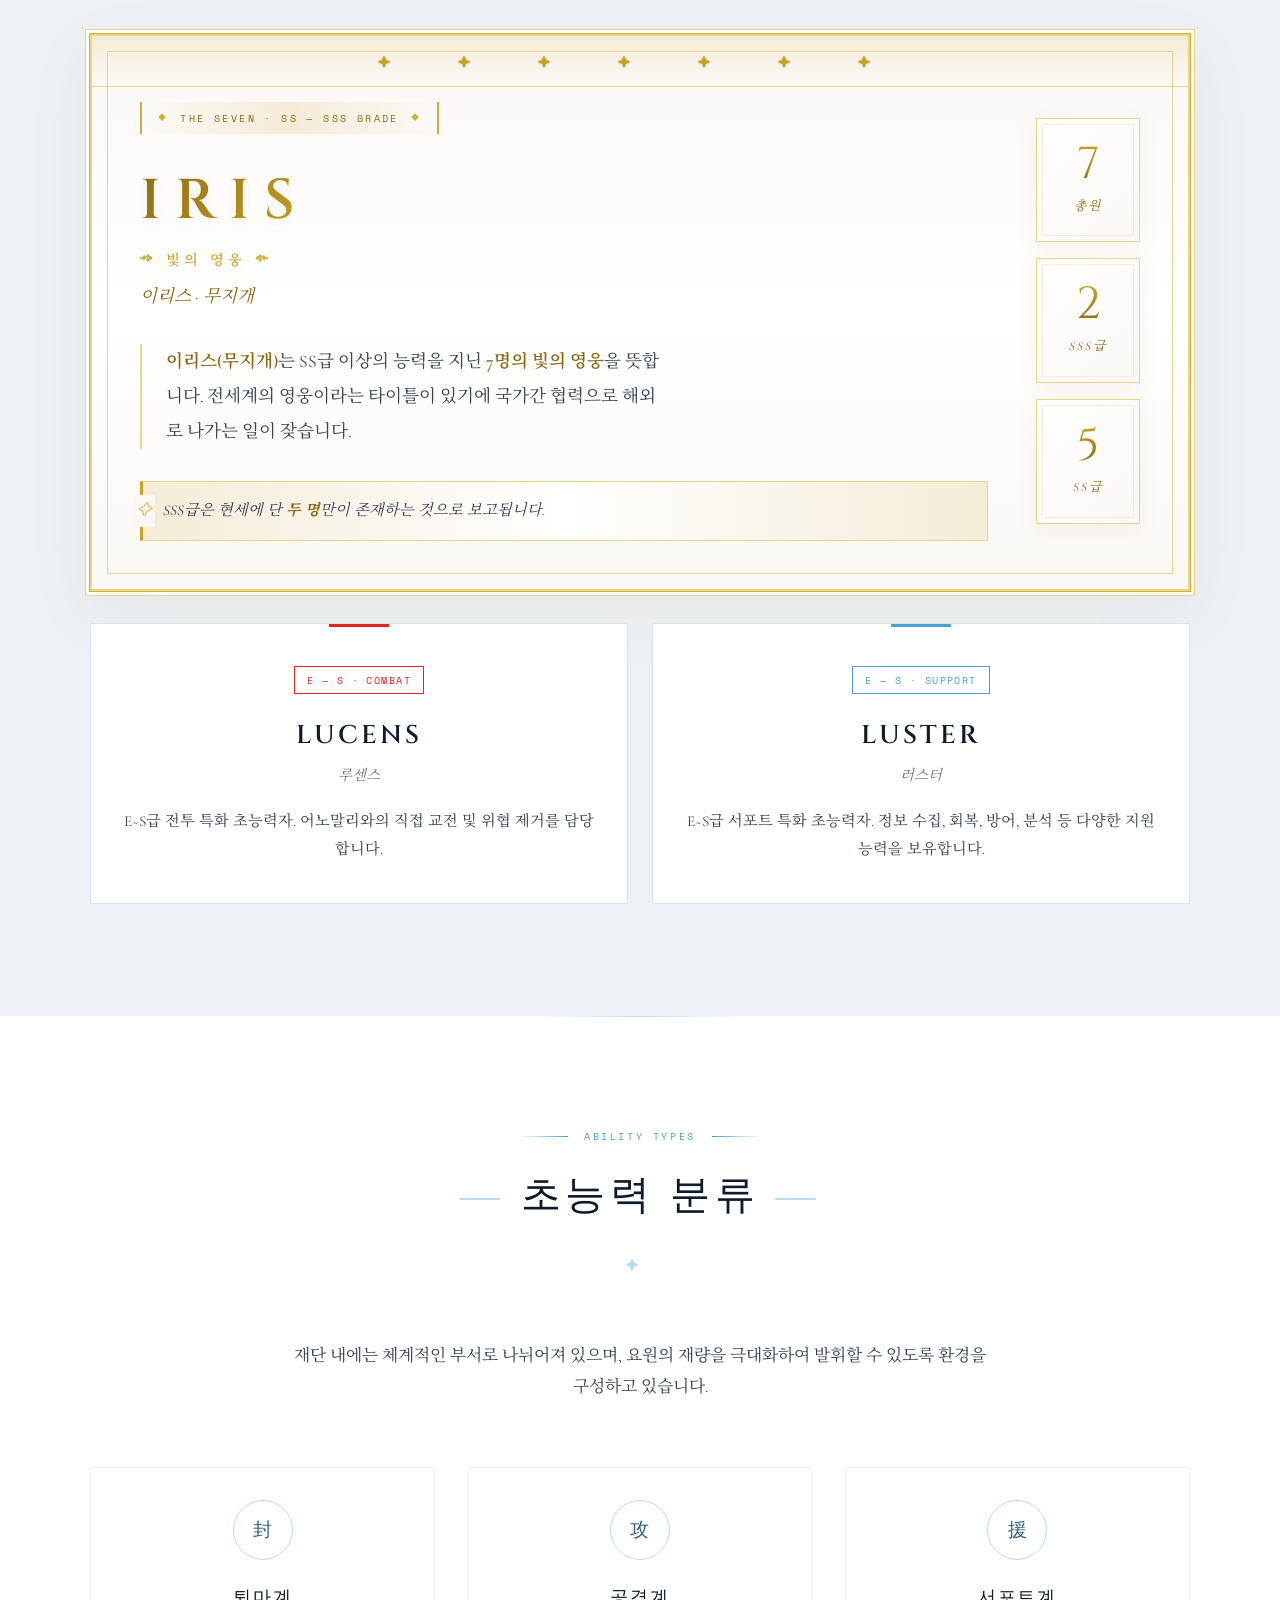
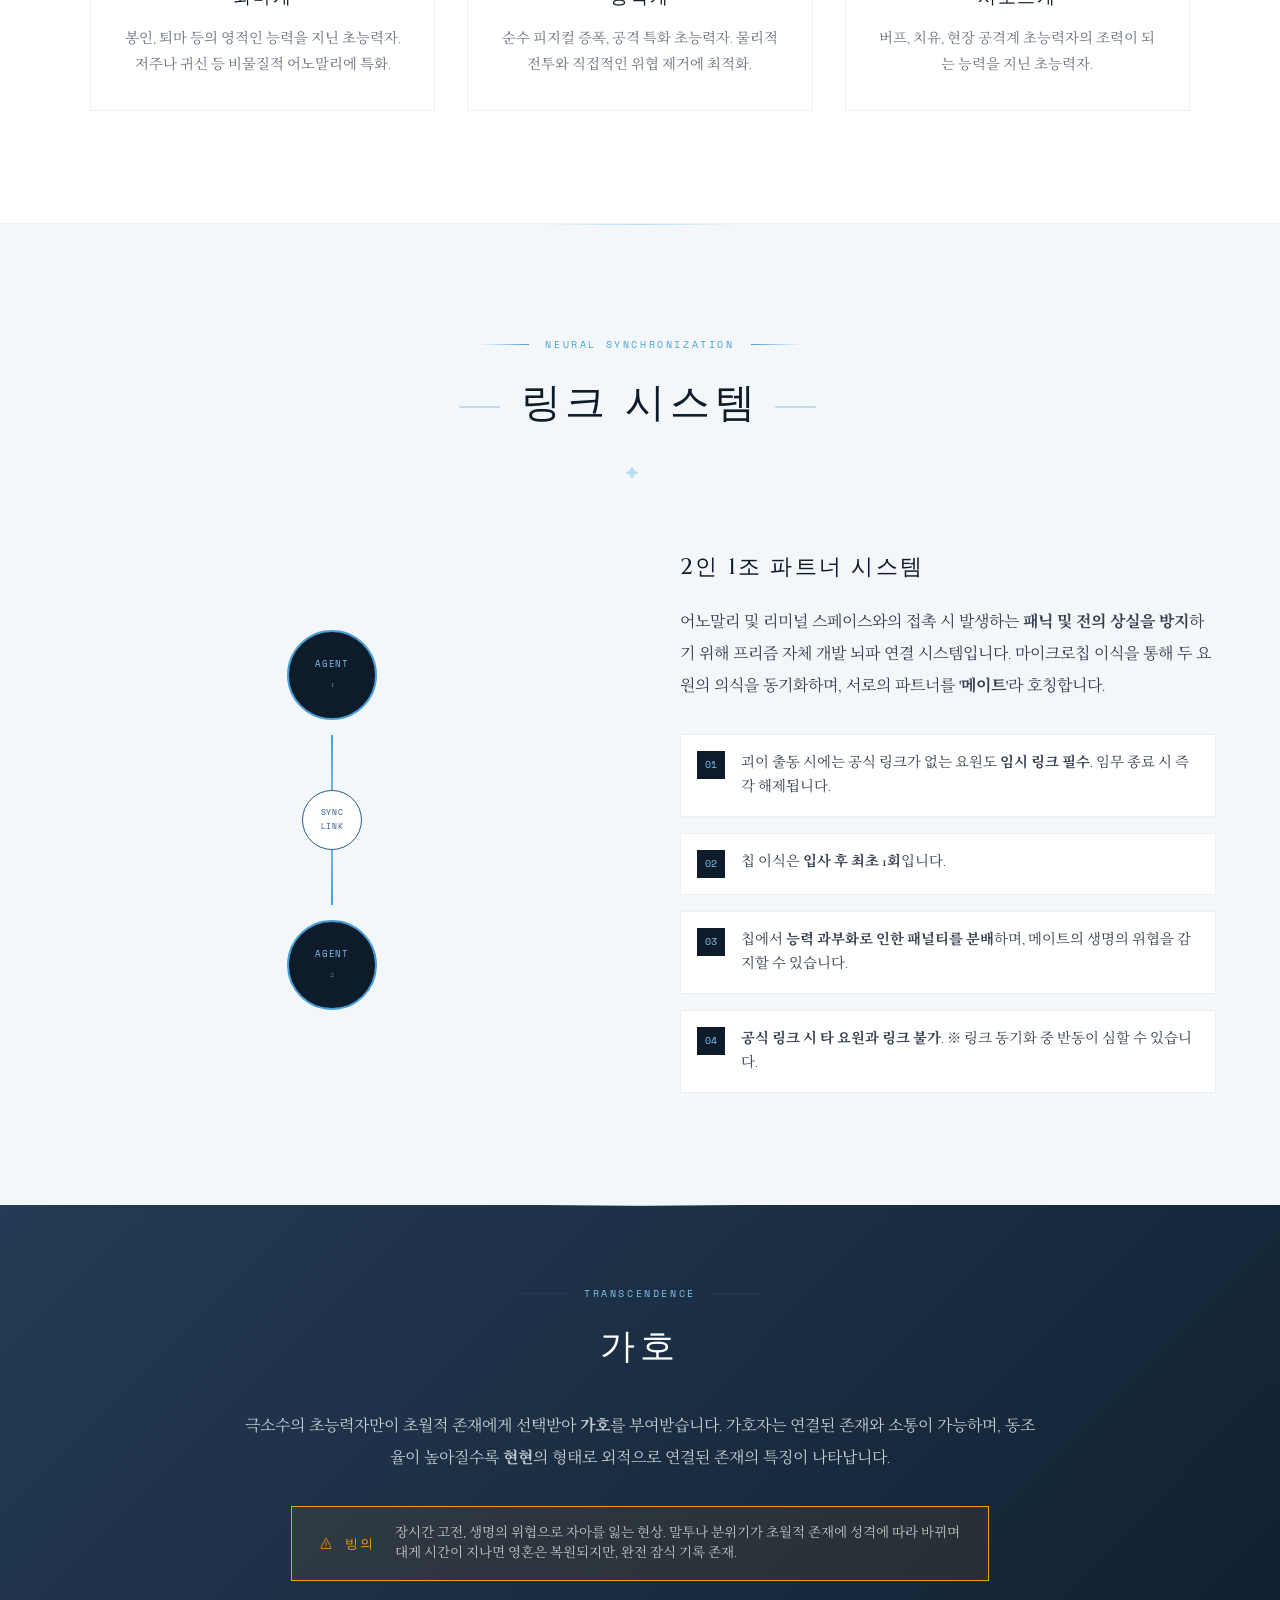
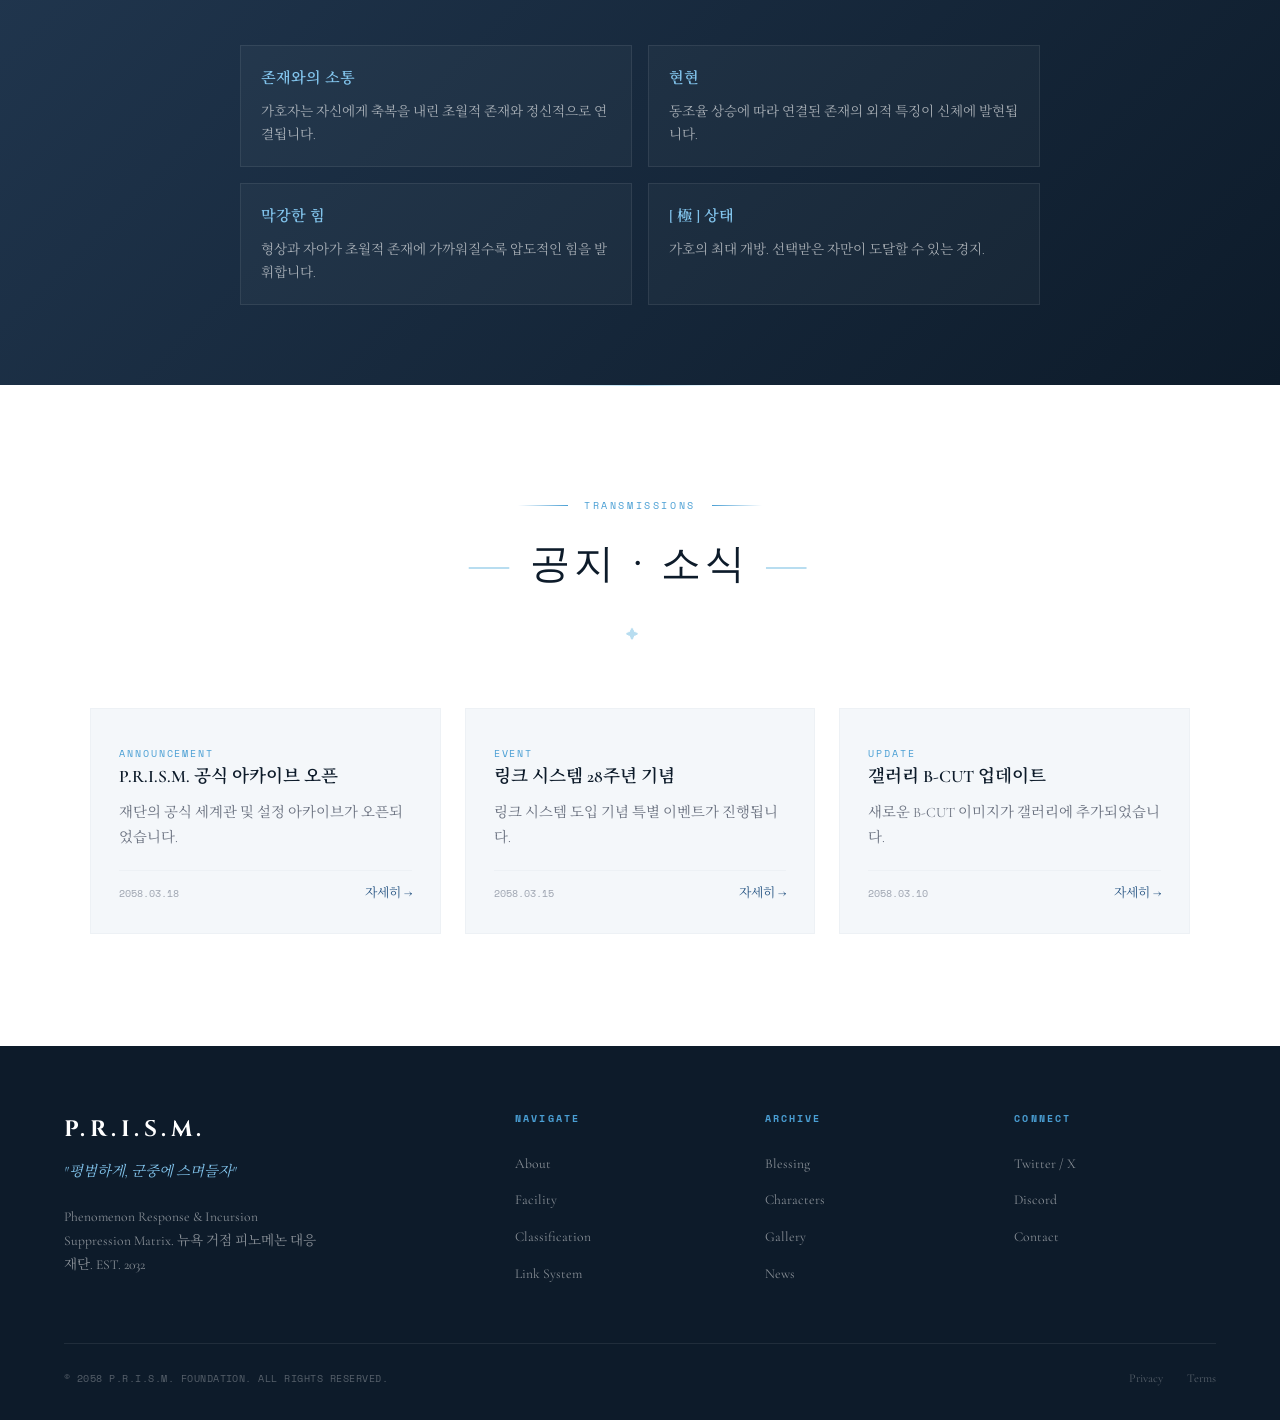
==== commit 92806958: "initial site upload Push origin" ====
--- a/index.html
+++ b/index.html
@@ -504,18 +504,8 @@
             position: fixed;
             bottom: 2rem;
             right: 2rem;
-            z-index: 1000;
+            z-index: 9999;
             animation: pulse-glow 2s infinite;
-            opacity: 0;
-            transform: translateY(20px);
-            transition: opacity 0.6s ease, transform 0.6s ease;
-            pointer-events: none;
-        }
-
-        .welcome-banner.visible {
-            opacity: 1;
-            transform: translateY(0);
-            pointer-events: auto;
         }
 
         .welcome-banner a {
@@ -3471,7 +3461,6 @@
                 loadingScreen.style.display = 'none';
                 gpsOverlay.style.display = 'none';
                 mainContent.classList.add('visible');
-                document.getElementById('welcome-banner').classList.add('visible');
                 return;
             }
             
@@ -3507,7 +3496,6 @@
                                     // Phase 4: Zoom out GPS and simultaneously fade in main content
                                     gpsOverlay.classList.add('zoom-out');
                                     mainContent.classList.add('visible');
-                                    document.getElementById('welcome-banner').classList.add('visible');
                                     
                                     // Phase 5: Clean up
                                     setTimeout(() => {
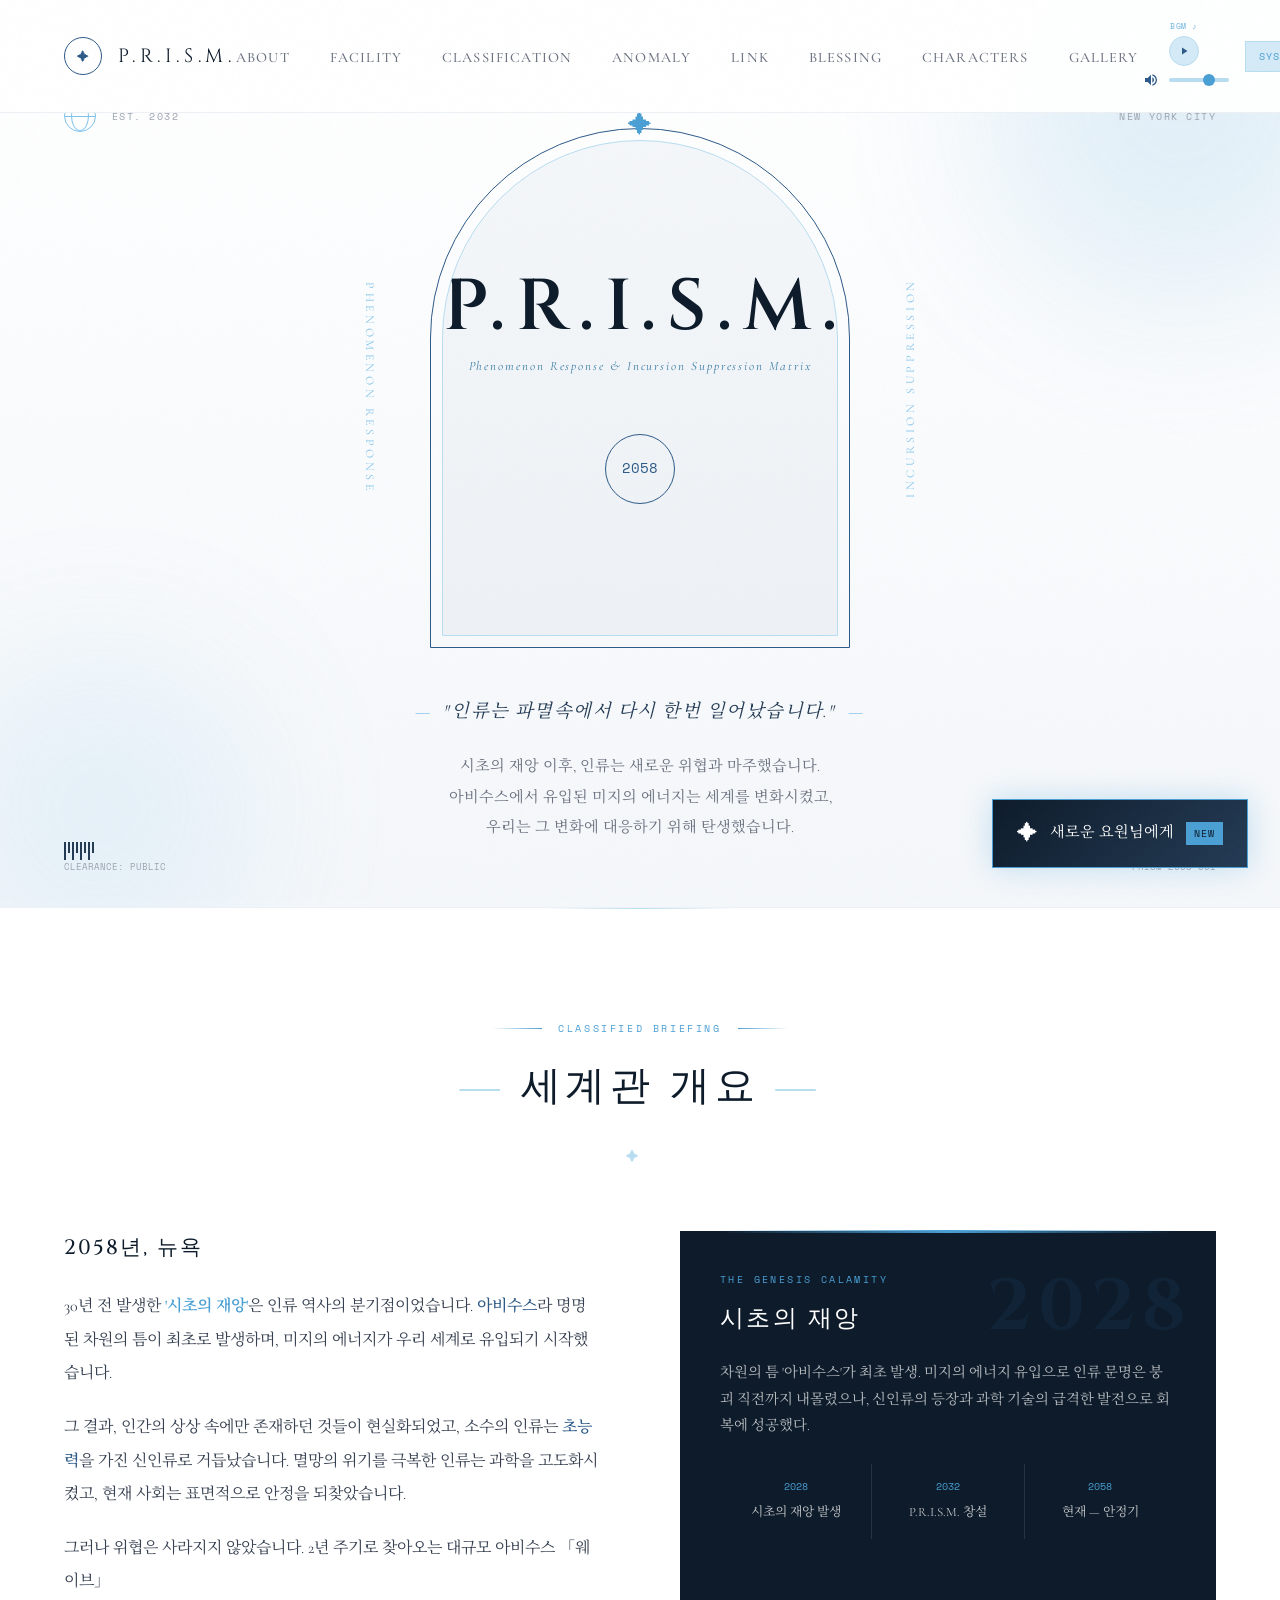
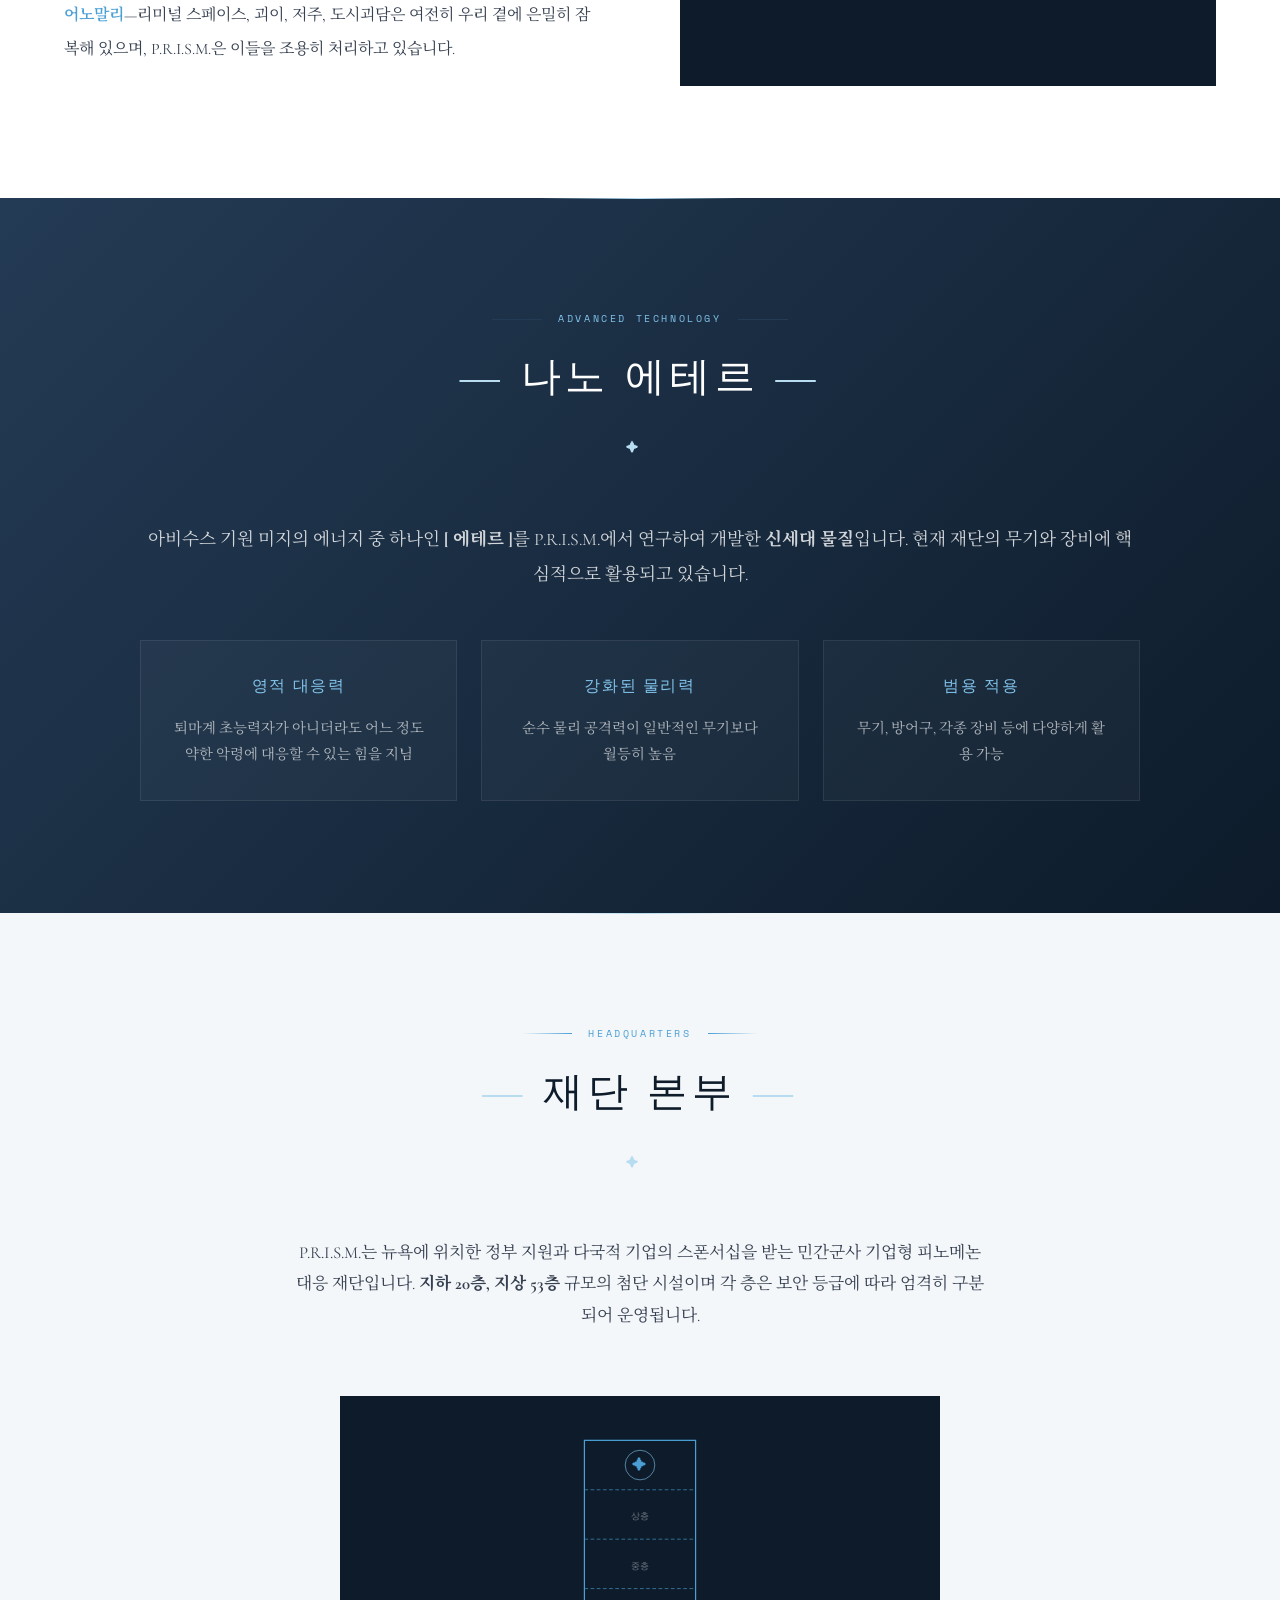
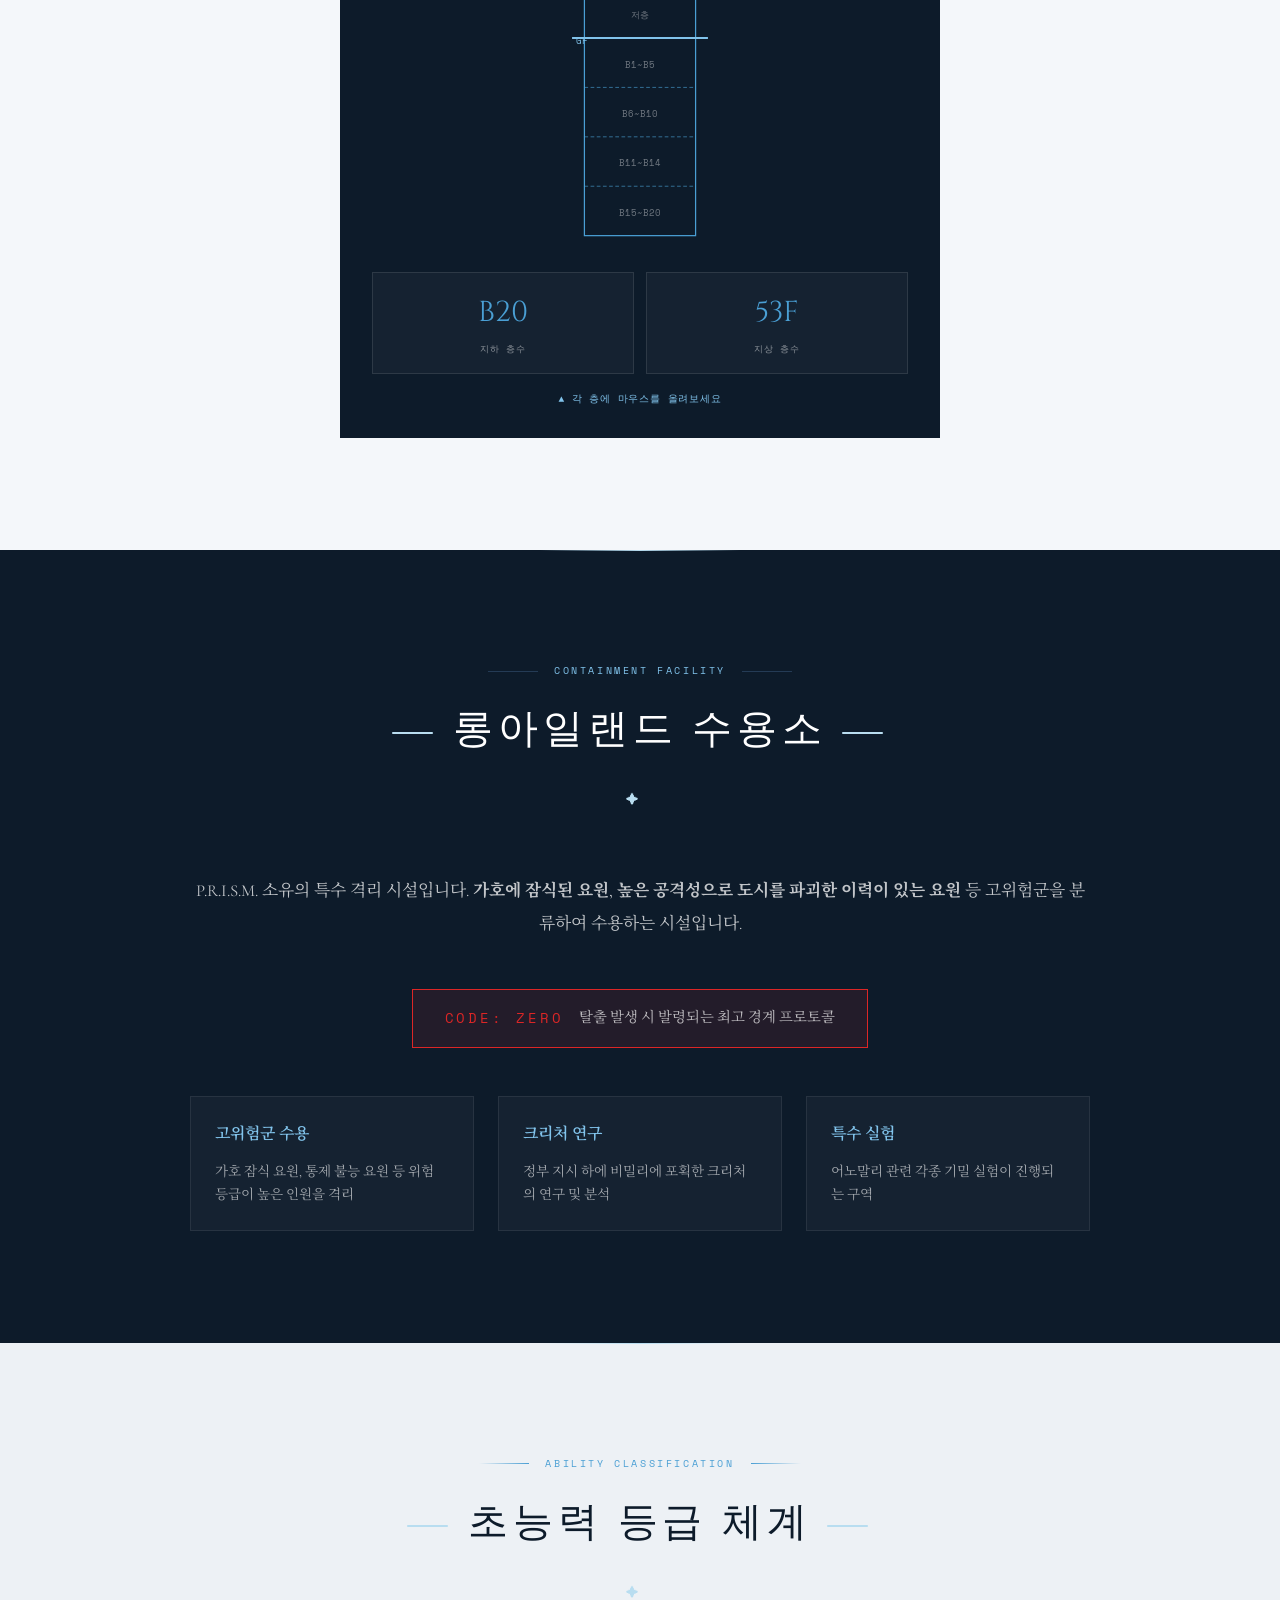
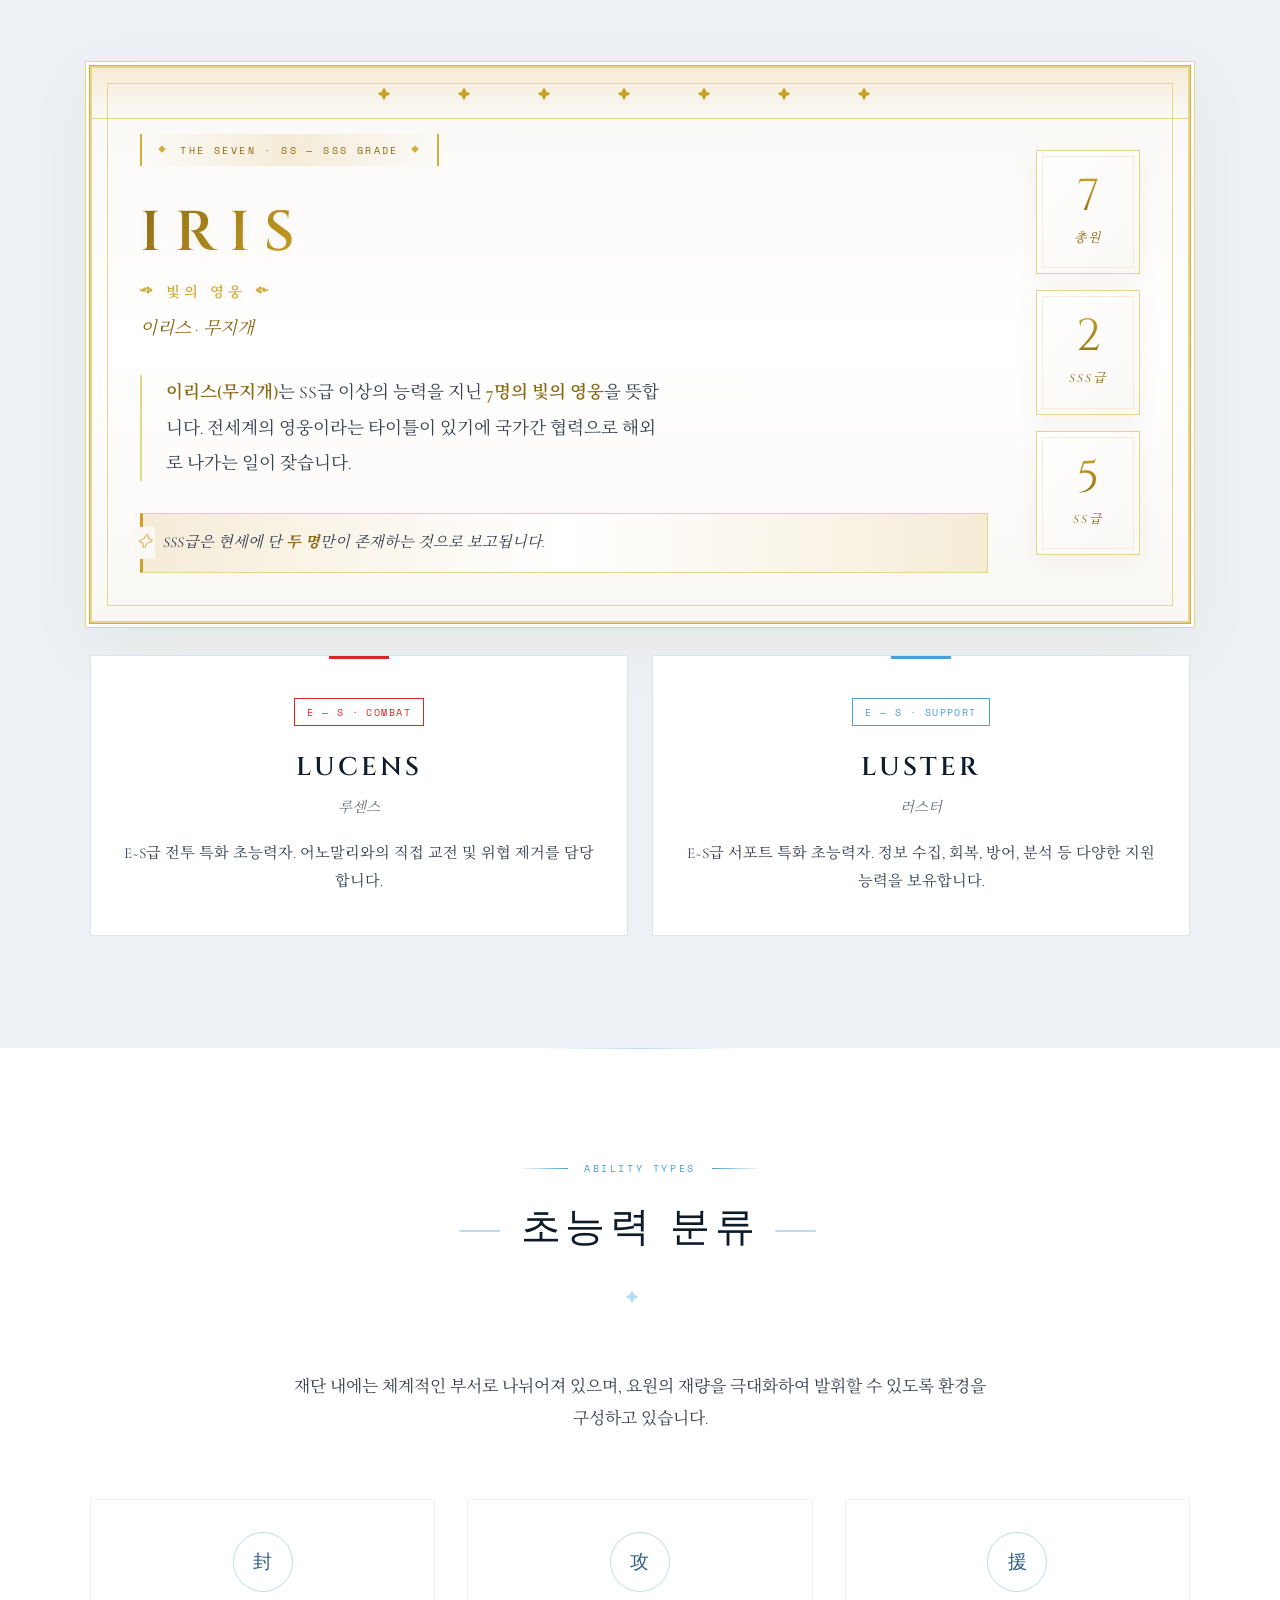
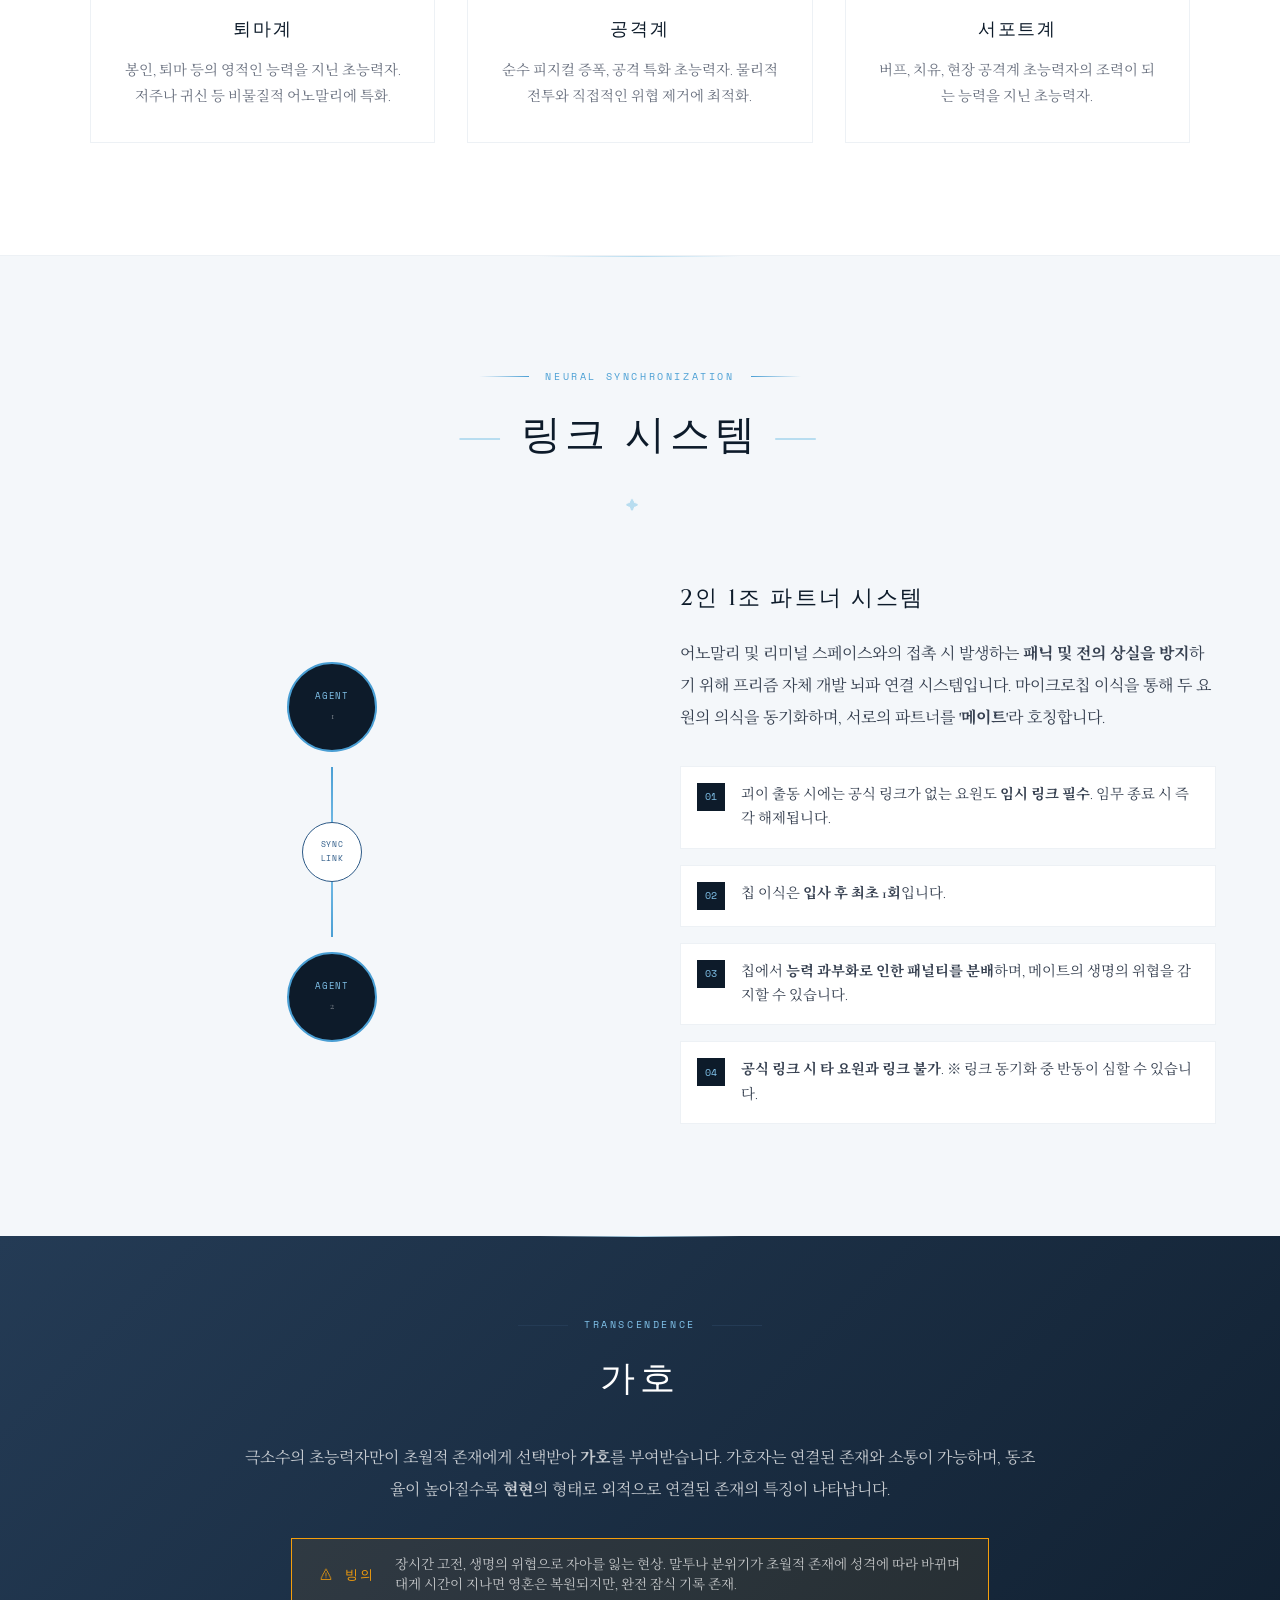
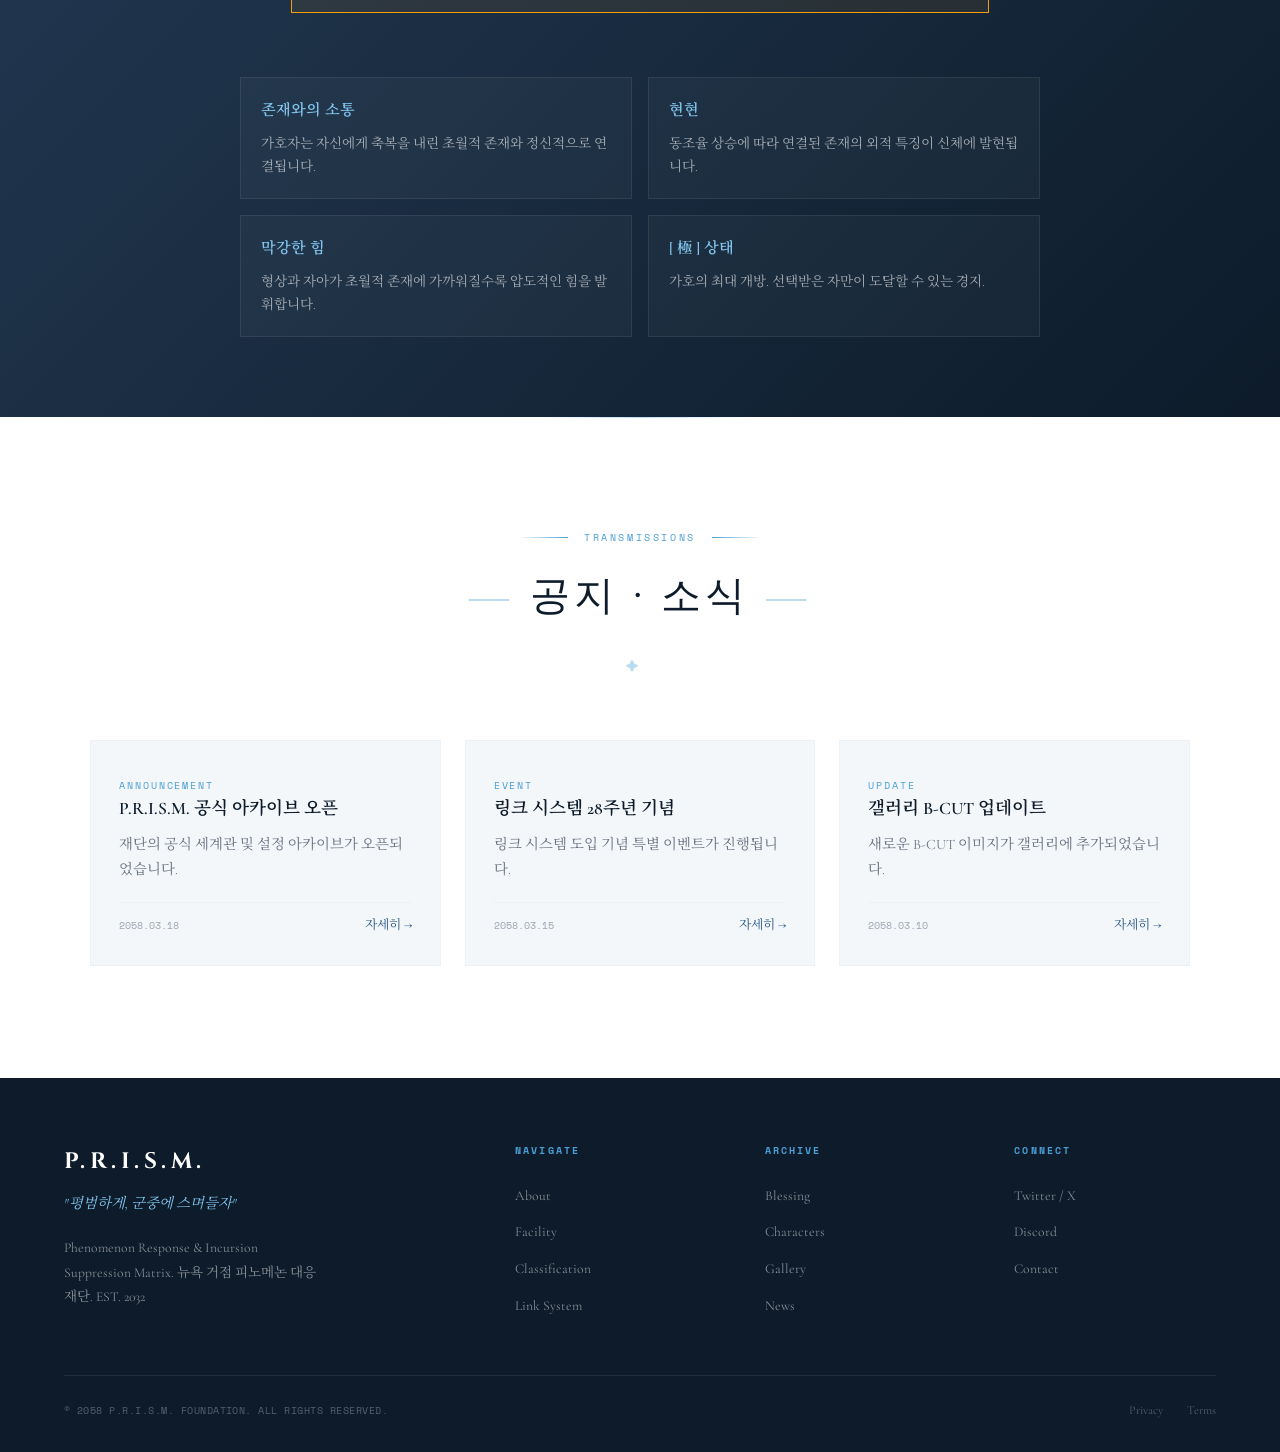
==== commit 974cf212: "initial site upload Push origin" ====
--- a/index.html
+++ b/index.html
@@ -576,6 +576,7 @@
             display: flex;
             align-items: center;
             gap: 1rem;
+            text-decoration: none;
         }
 
         .logo-symbol {
@@ -2552,19 +2553,19 @@
     <div class="main-content" id="main-content">
 
     <nav>
-        <div class="logo-area">
+        <a href="index.html" class="logo-area">
             <div class="logo-symbol">✦</div>
             <span class="logo-text">P.R.I.S.M.</span>
-        </div>
+        </a>
         <ul class="nav-center">
             <li><a href="#about">ABOUT</a></li>
             <li><a href="#facility">FACILITY</a></li>
             <li><a href="#classification">CLASSIFICATION</a></li>
-            <li><a href="anomaly.html">ANOMALY</a></li>
+            <li><a href="/anomaly.html">ANOMALY</a></li>
             <li><a href="#link-system">LINK</a></li>
             <li><a href="#blessing">BLESSING</a></li>
-            <li><a href="characters.html">CHARACTERS</a></li>
-            <li><a href="gallery.html">GALLERY</a></li>
+            <li><a href="/characters.html">CHARACTERS</a></li>
+            <li><a href="/gallery.html">GALLERY</a></li>
         </ul>
         <div class="music-player">
             <span class="music-hint">BGM ♪</span>
@@ -2745,8 +2746,8 @@
         <div class="facility-content">
             <div class="facility-intro fade-in">
                 <p>
-                    P.R.I.S.M. 본부는 뉴욕 맨해튼에 위치한 <strong>지하 20층, 지상 53층</strong> 규모의 
-                    첨단 시설입니다. 각 층은 보안 등급에 따라 엄격히 구분되어 운영됩니다.
+                    P.R.I.S.M.는 뉴욕에 위치한 정부 지원과 다국적 기업의 스폰서십을 받는 민간군사 기업형 피노메논 대응 재단입니다. <strong>지하 20층, 지상 53층</strong> 규모의 
+                    첨단 시설이며 각 층은 보안 등급에 따라 엄격히 구분되어 운영됩니다.
                 </p>
             </div>
 
@@ -3147,8 +3148,8 @@
                 <h4 class="footer-title">ARCHIVE</h4>
                 <ul class="footer-links">
                     <li><a href="#blessing">Blessing</a></li>
-                    <li><a href="characters.html">Characters</a></li>
-                    <li><a href="gallery.html">Gallery</a></li>
+                    <li><a href="/characters.html">Characters</a></li>
+                    <li><a href="/gallery.html">Gallery</a></li>
                     <li><a href="#news">News</a></li>
                 </ul>
             </div>
@@ -3453,7 +3454,22 @@
             const loadingBar = document.getElementById('loading-bar');
             const loadingPercent = document.getElementById('loading-percent');
             
-            // Check if already visited in this session
+            // 새로고침 감지 - 새로고침 시 모든 상태 초기화
+            const navEntries = performance.getEntriesByType('navigation');
+            const isReload = navEntries.length > 0 && navEntries[0].type === 'reload';
+            
+            if (isReload) {
+                // 새로고침: 모든 저장된 상태 초기화
+                sessionStorage.removeItem('prism_visited');
+                localStorage.removeItem('prism_bgm_volume');
+                localStorage.removeItem('prism_bgm_time');
+                localStorage.removeItem('prism_bgm_playing');
+                localStorage.removeItem('prism_bgm_muted');
+                // 스크롤 맨 위로
+                window.scrollTo(0, 0);
+            }
+            
+            // Check if already visited in this session (페이지 이동 시에만 적용)
             const hasVisited = sessionStorage.getItem('prism_visited');
             
             if (hasVisited) {
@@ -3515,7 +3531,7 @@
     
     <!-- Welcome Banner (fixed position) -->
     <div class="welcome-banner" id="welcome-banner">
-        <a href="welcome.html">
+        <a href="/welcome.html">
             <span class="icon">✦</span>
             <span>새로운 요원님에게</span>
             <span class="badge">NEW</span>
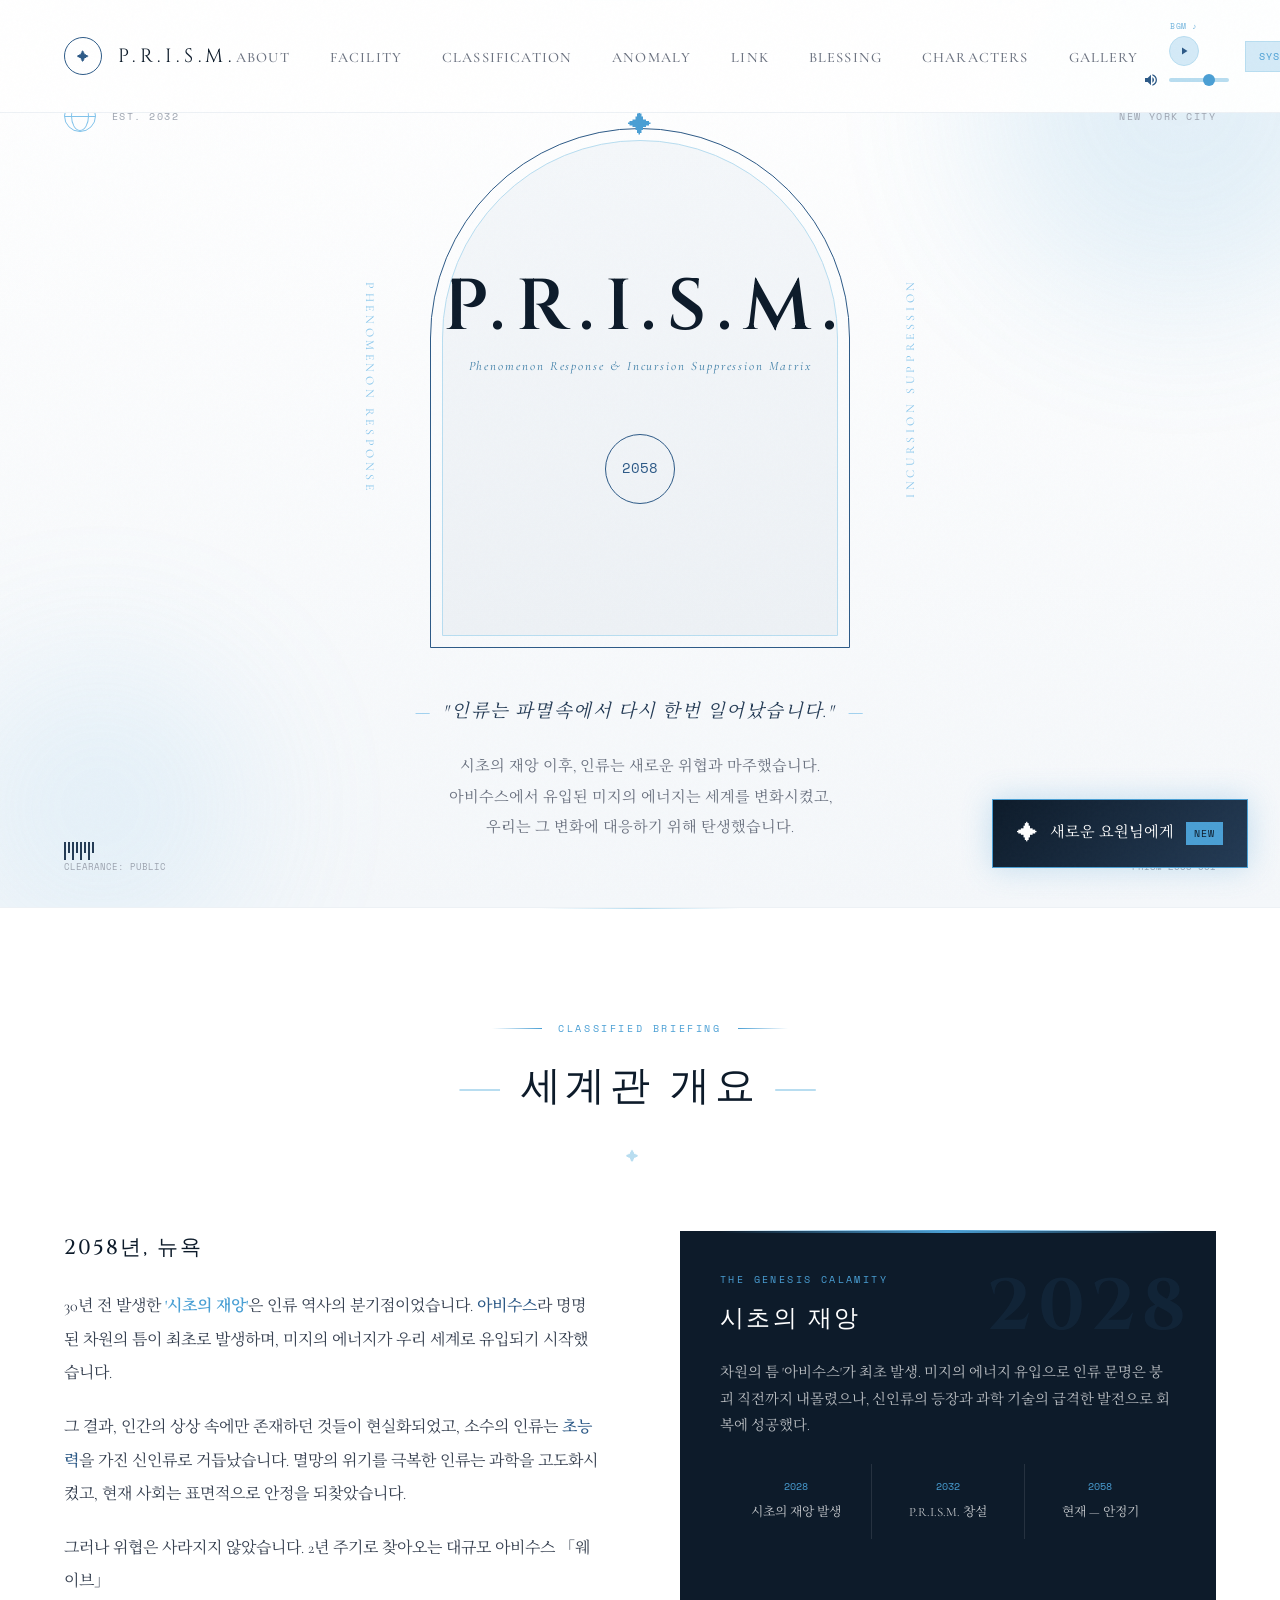
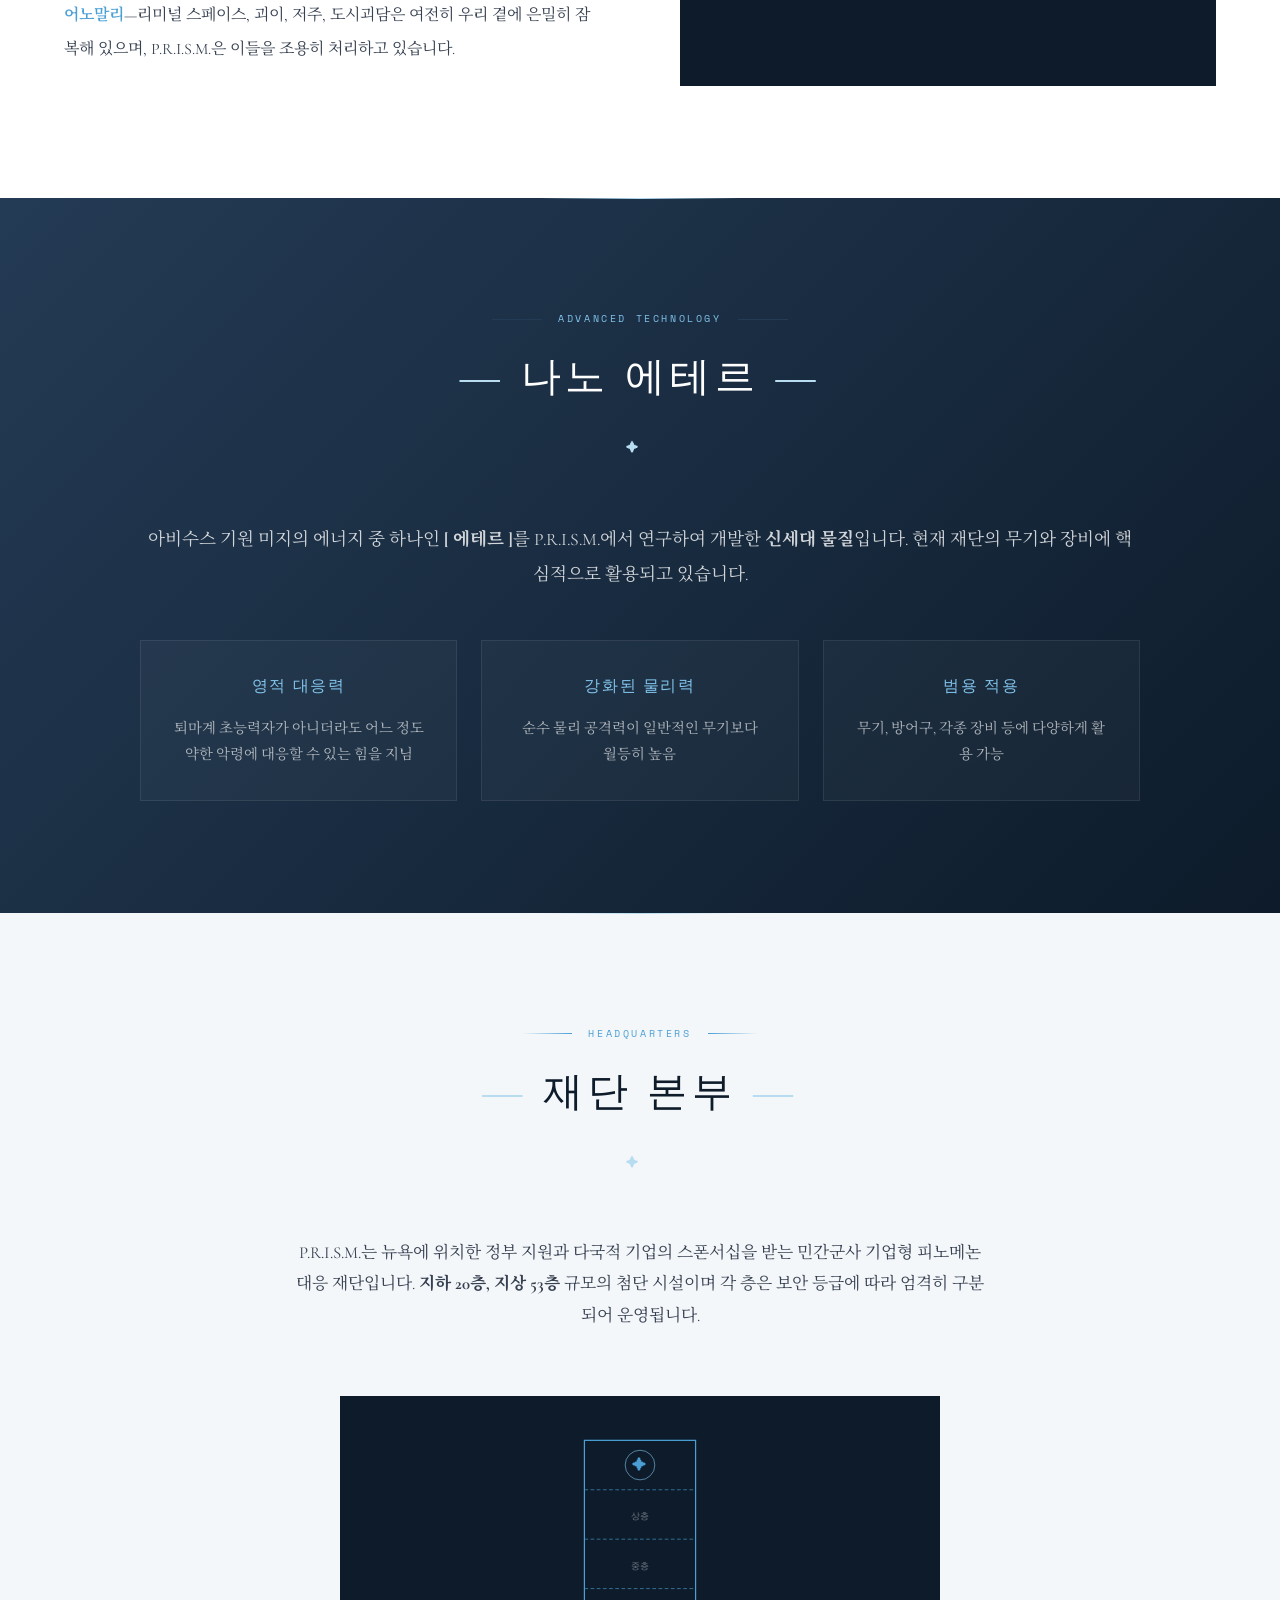
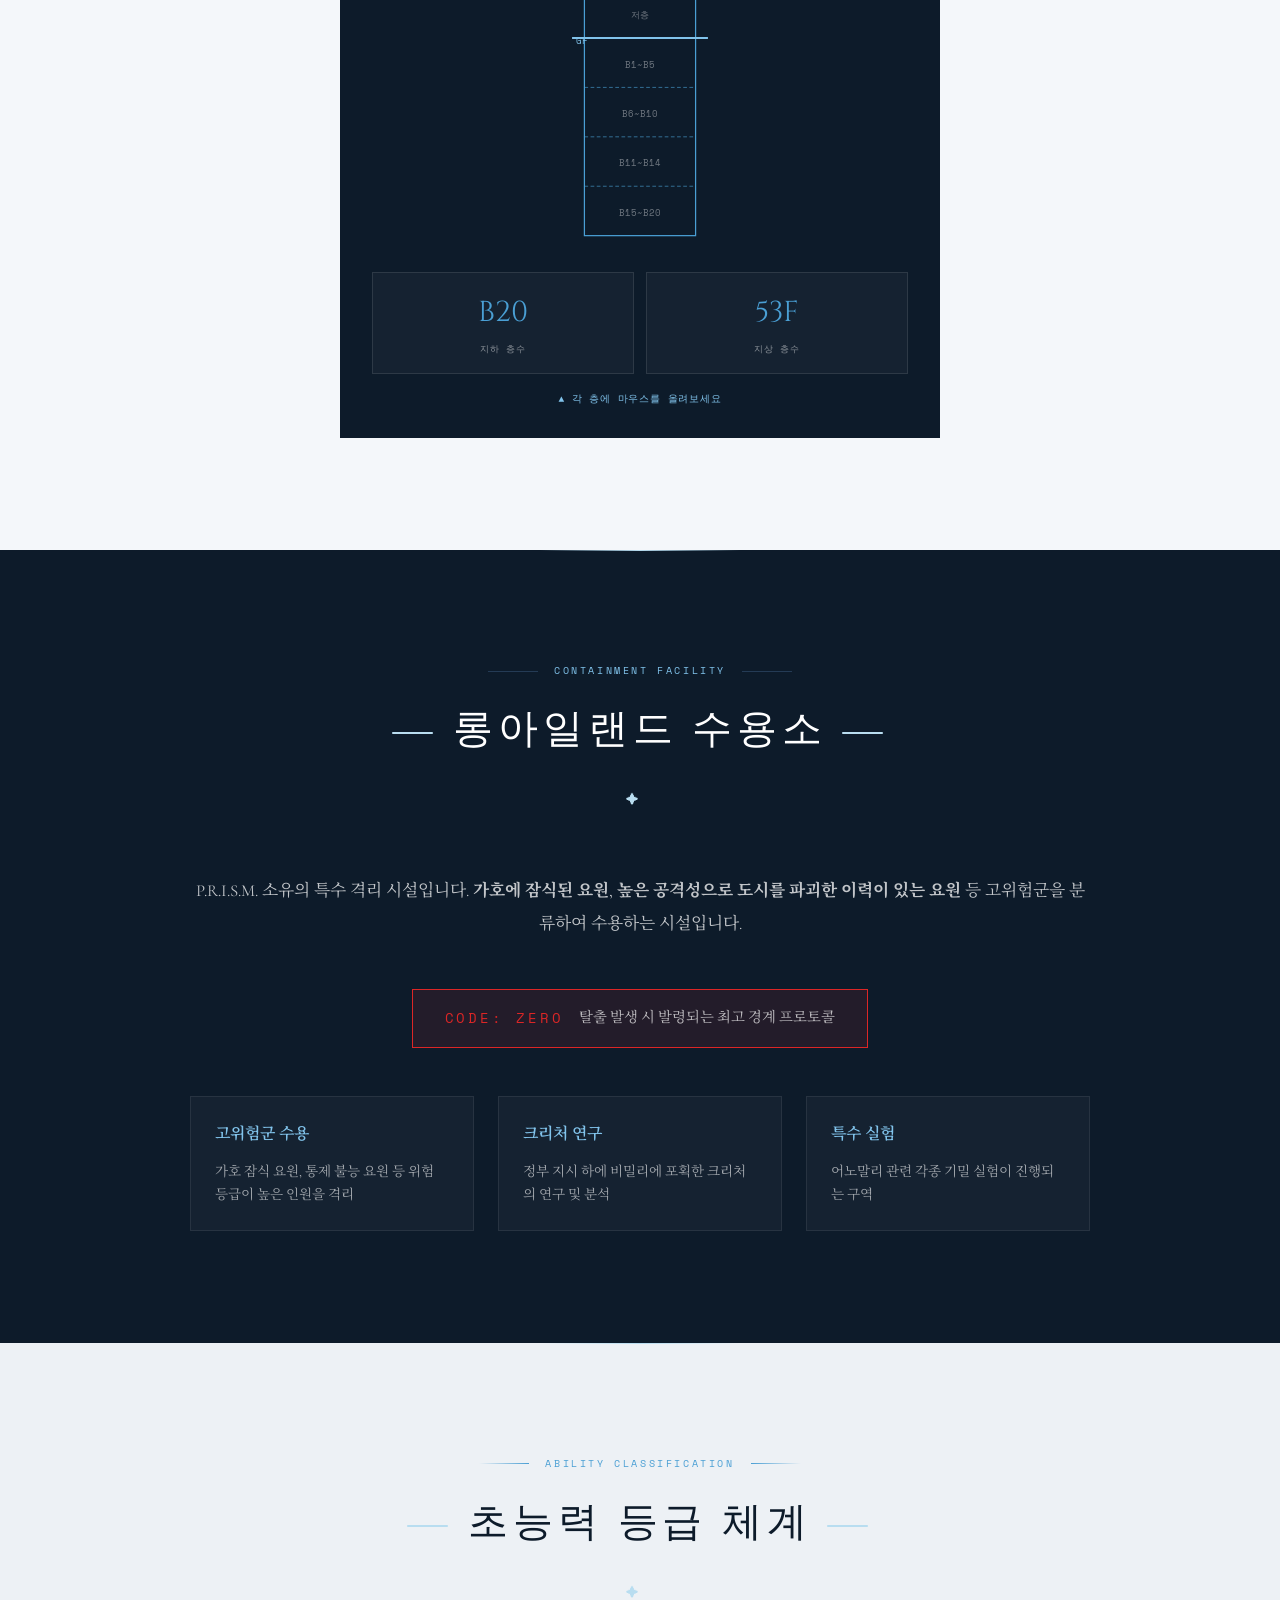
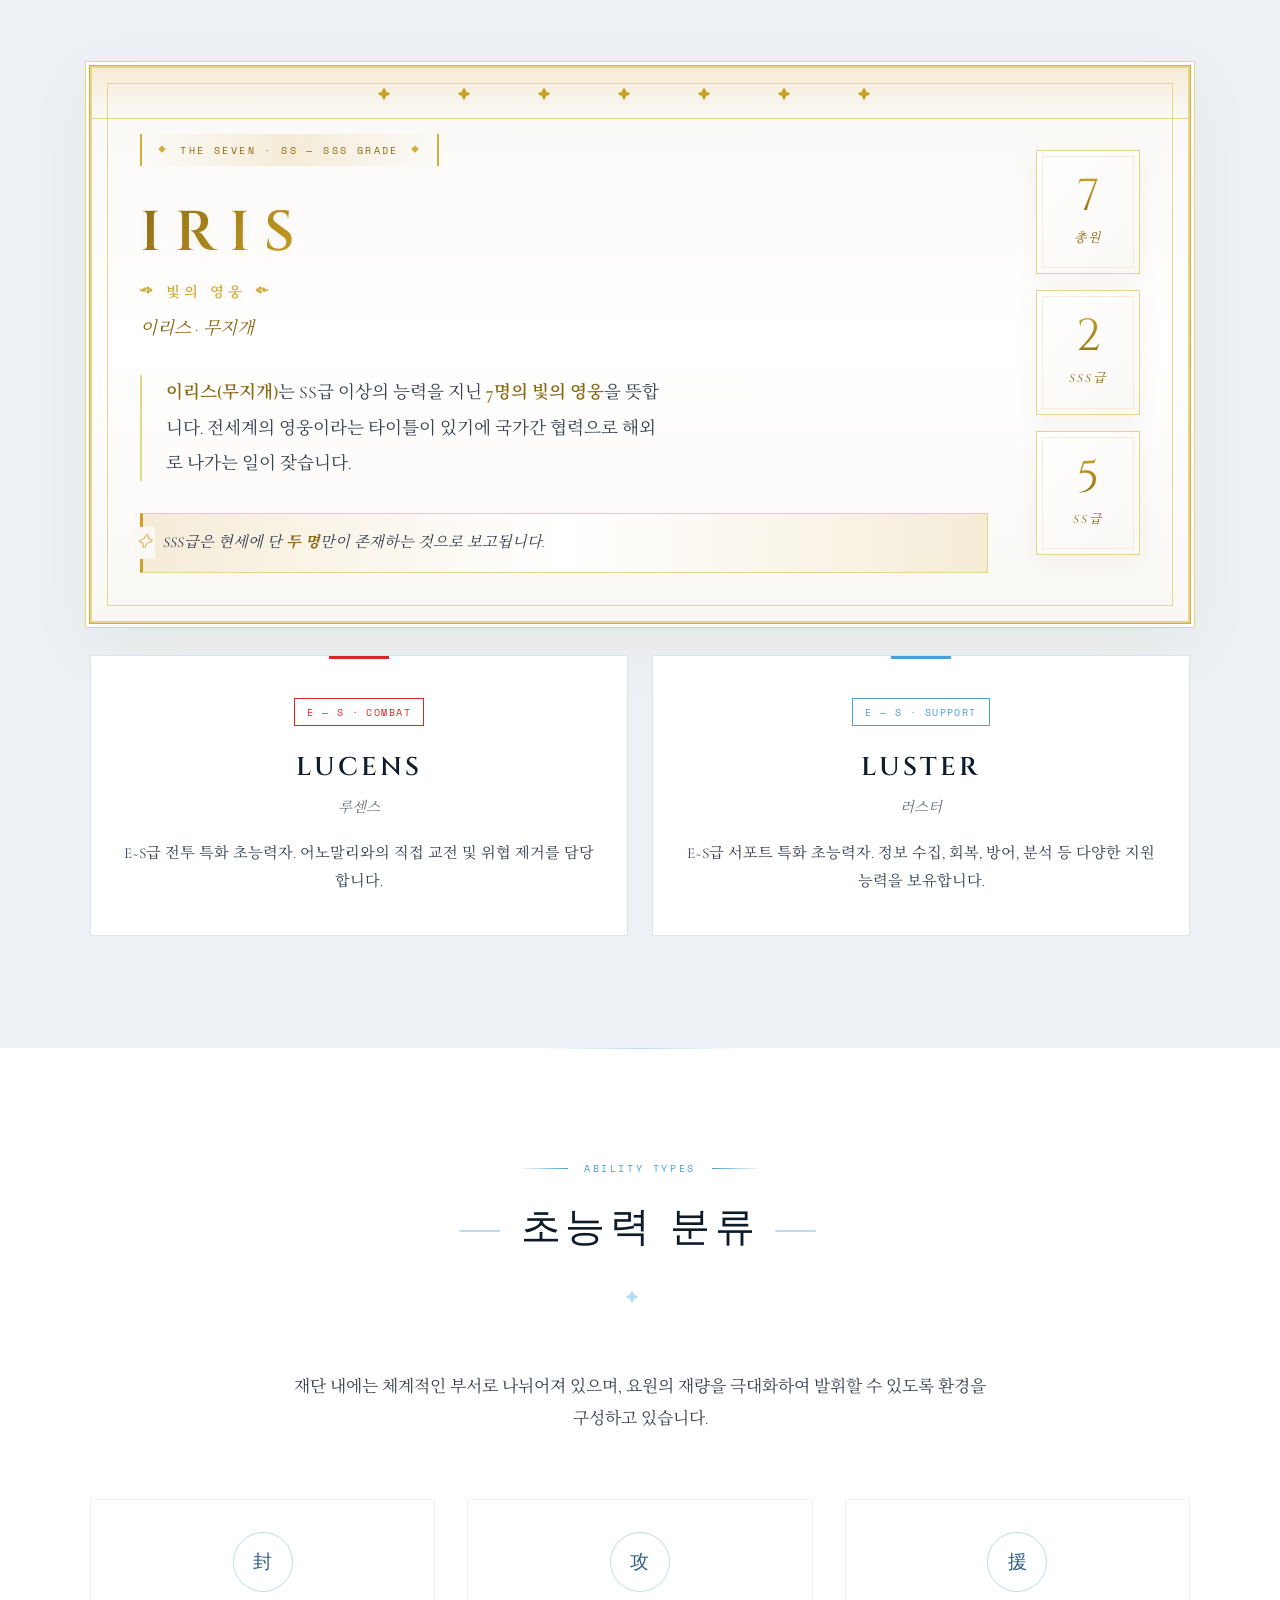
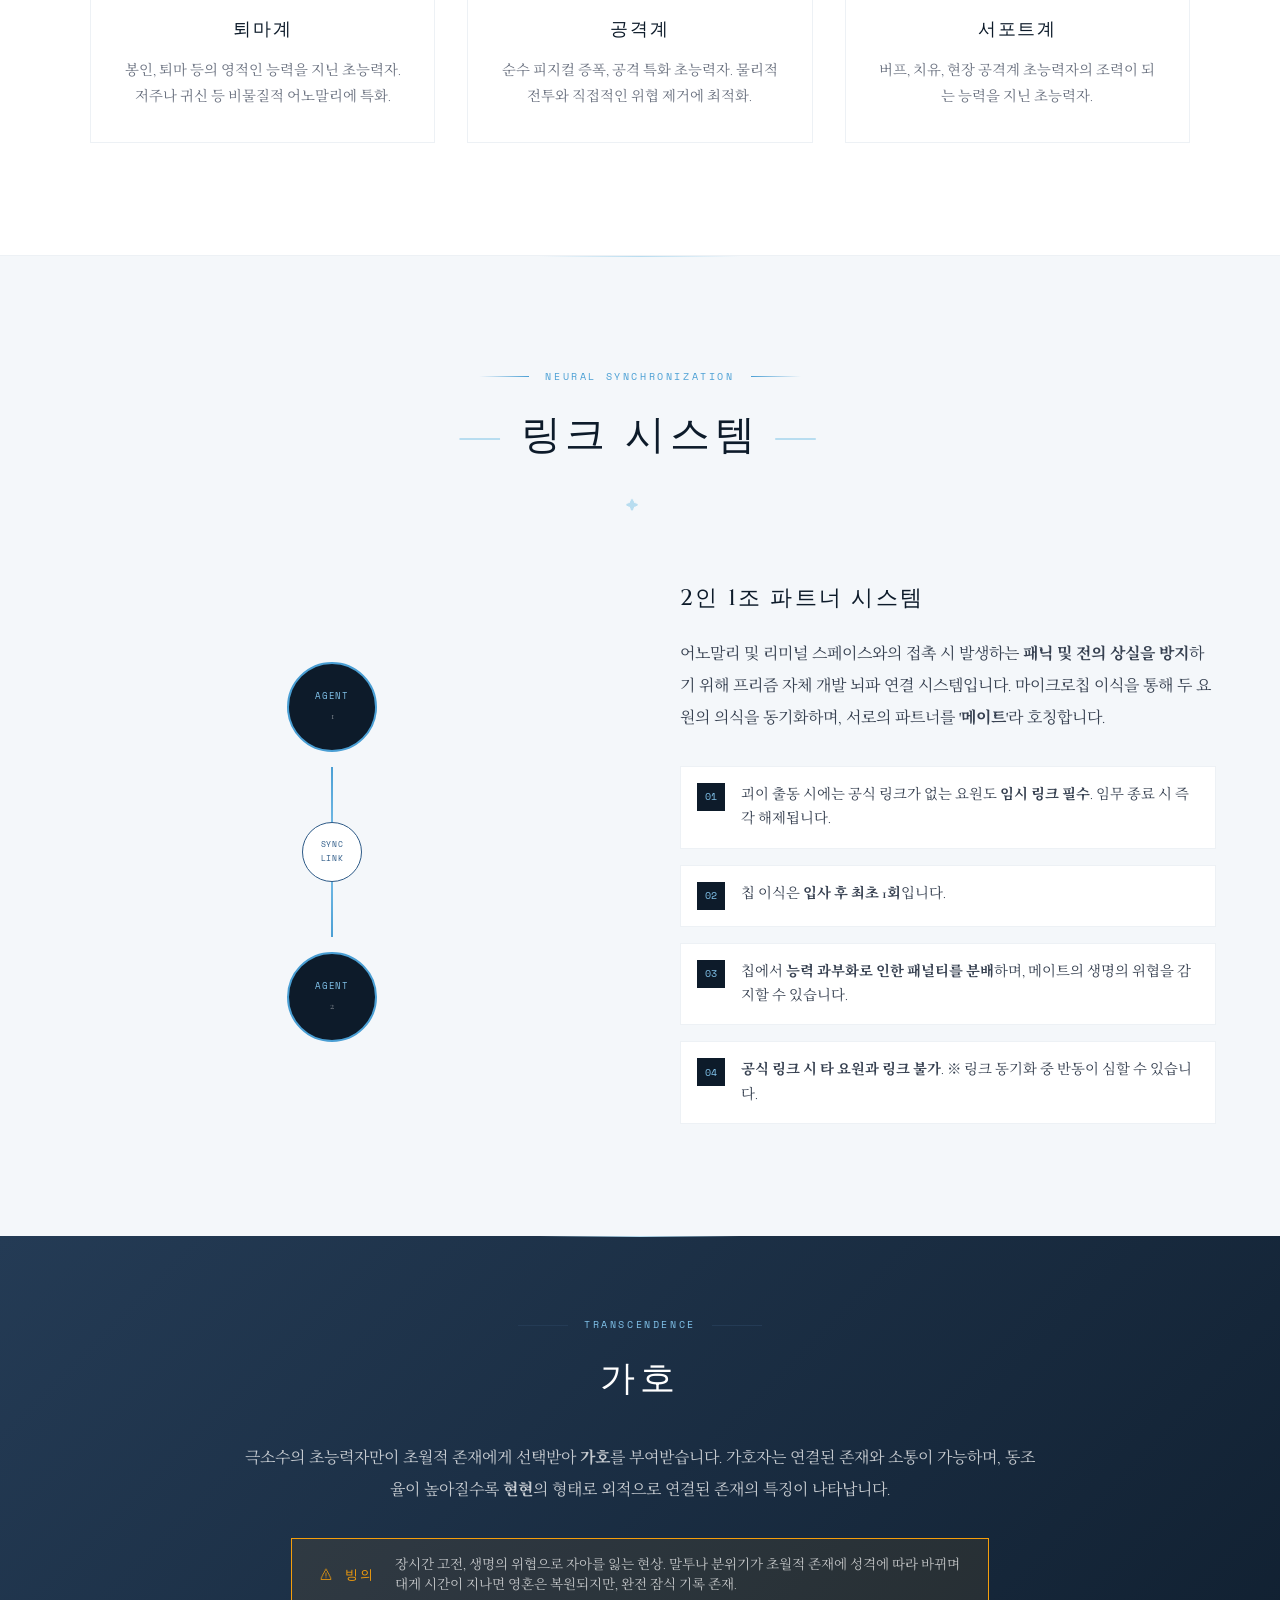
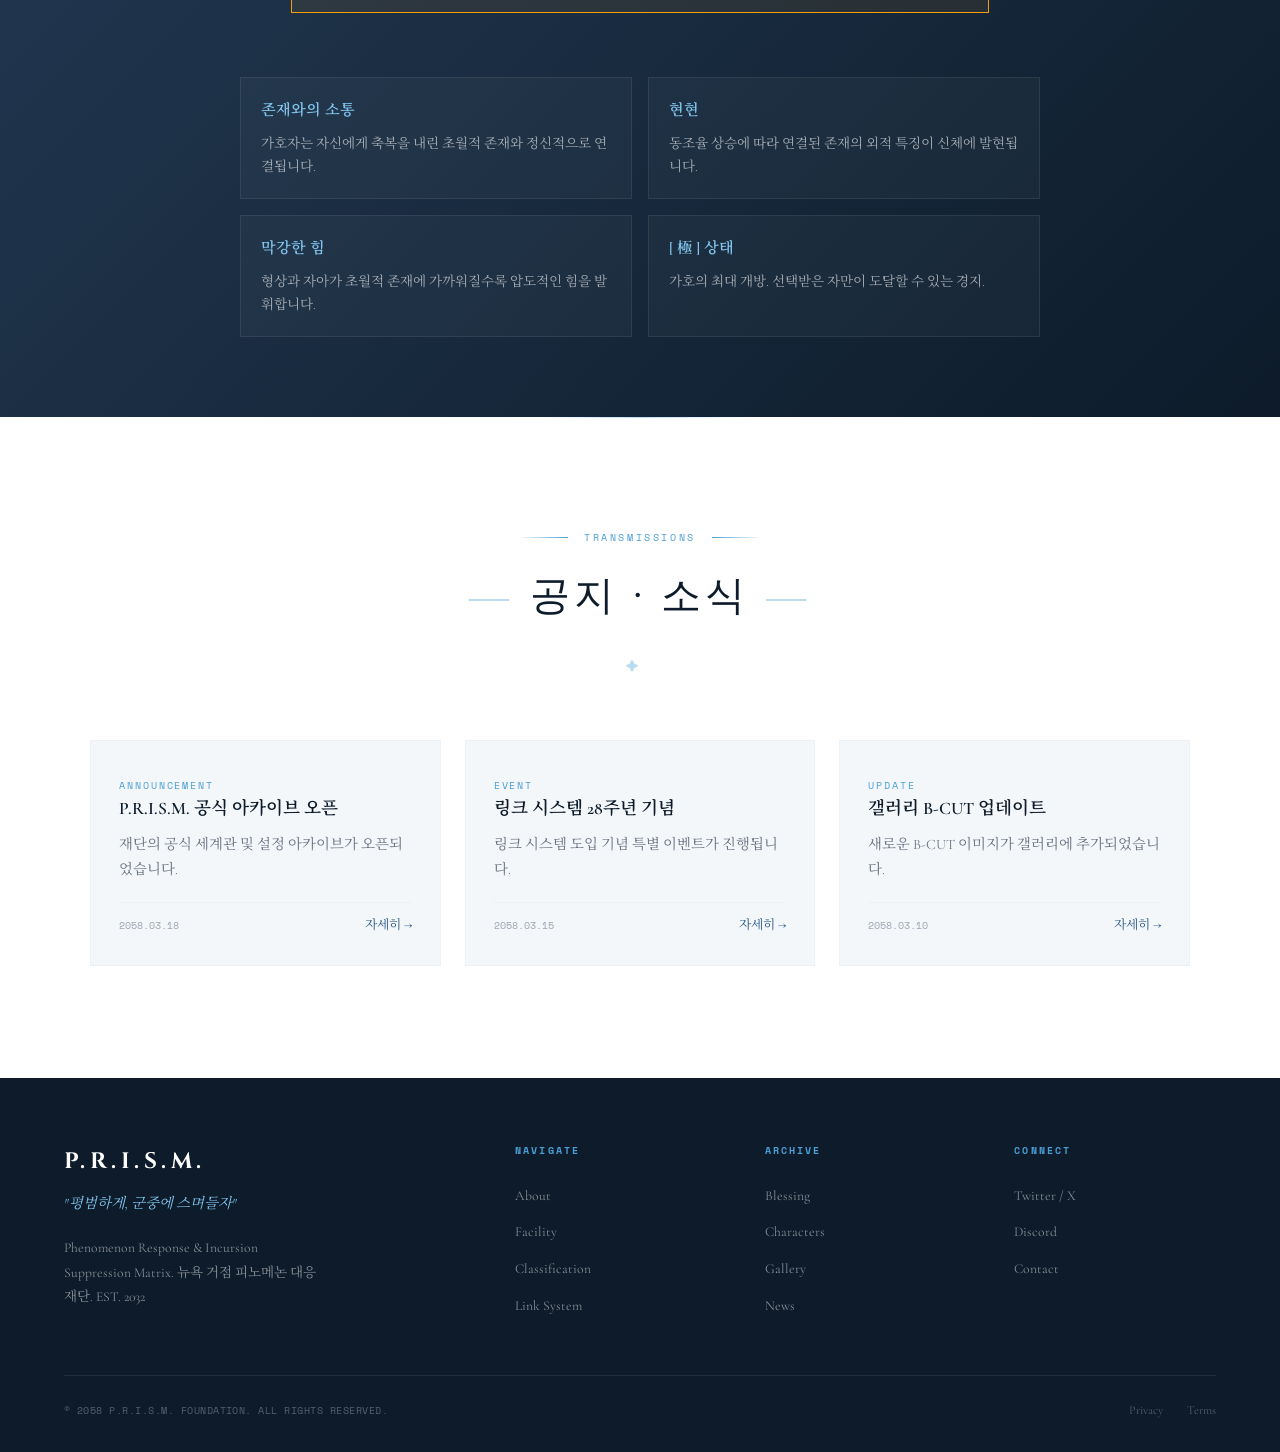
==== commit 1661f451: "initial site upload Push origin" ====
--- a/index.html
+++ b/index.html
@@ -3188,6 +3188,7 @@
         const muteIcon = volumeBtn.querySelector('.mute-icon');
         
         let previousVolume = 0.7;
+        let isTransitioning = false;
 
         // Load saved state from localStorage
         function loadMusicState() {
@@ -3204,29 +3205,52 @@
                 volumeSlider.value = 70;
             }
 
-            if (savedTime !== null) {
-                bgm.currentTime = parseFloat(savedTime);
-            }
-
             if (savedMuted) {
                 bgm.muted = true;
                 volIcon.style.display = 'none';
                 muteIcon.style.display = 'block';
             }
 
-            // Auto-resume if was playing
+            // Set time and play when audio is ready
             if (wasPlaying) {
-                bgm.play().then(() => {
-                    musicBtn.classList.add('playing');
-                }).catch(e => {
-                    // Autoplay blocked, user needs to click
-                    console.log('Autoplay blocked, click to play');
-                });
+                const startPlayback = () => {
+                    if (savedTime !== null) {
+                        bgm.currentTime = parseFloat(savedTime);
+                    }
+                    bgm.play().then(() => {
+                        musicBtn.classList.add('playing');
+                    }).catch(e => {
+                        console.log('Autoplay blocked, click to play');
+                    });
+                };
+
+                // If already can play, start immediately
+                if (bgm.readyState >= 3) {
+                    startPlayback();
+                } else {
+                    // Wait for audio to be ready
+                    bgm.addEventListener('canplay', startPlayback, { once: true });
+                }
+            } else if (savedTime !== null) {
+                bgm.currentTime = parseFloat(savedTime);
             }
         }
 
-        // Save state to localStorage
+        // Save state to localStorage (throttled)
+        let saveTimeout = null;
         function saveMusicState() {
+            if (saveTimeout) return;
+            saveTimeout = setTimeout(() => {
+                localStorage.setItem('prism_bgm_volume', bgm.volume);
+                localStorage.setItem('prism_bgm_time', bgm.currentTime);
+                localStorage.setItem('prism_bgm_playing', !bgm.paused);
+                localStorage.setItem('prism_bgm_muted', bgm.muted);
+                saveTimeout = null;
+            }, 100);
+        }
+
+        // Immediate save for page transitions
+        function saveMusicStateNow() {
             localStorage.setItem('prism_bgm_volume', bgm.volume);
             localStorage.setItem('prism_bgm_time', bgm.currentTime);
             localStorage.setItem('prism_bgm_playing', !bgm.paused);
@@ -3242,7 +3266,7 @@
                 bgm.pause();
                 musicBtn.classList.remove('playing');
             }
-            saveMusicState();
+            saveMusicStateNow();
         });
 
         // Volume slider
@@ -3269,22 +3293,30 @@
                 volIcon.style.display = 'none';
                 muteIcon.style.display = 'block';
             }
-            saveMusicState();
+            saveMusicStateNow();
         });
 
-        // Save time periodically while playing
-        bgm.addEventListener('timeupdate', () => {
-            saveMusicState();
-        });
+        // Save time periodically while playing (throttled)
+        bgm.addEventListener('timeupdate', saveMusicState);
 
         // Reset button state when audio ends (though it loops)
         bgm.addEventListener('ended', () => {
             musicBtn.classList.remove('playing');
-            saveMusicState();
+            saveMusicStateNow();
         });
 
         // Save state before leaving page
-        window.addEventListener('beforeunload', saveMusicState);
+        window.addEventListener('beforeunload', saveMusicStateNow);
+        
+        // Also save on visibility change (for mobile)
+        document.addEventListener('visibilitychange', () => {
+            if (document.hidden) saveMusicStateNow();
+        });
+
+        // Intercept all internal links to save state before navigation
+        document.querySelectorAll('a[href^="/"]').forEach(link => {
+            link.addEventListener('click', saveMusicStateNow);
+        });
 
         // Load state on page load
         loadMusicState();
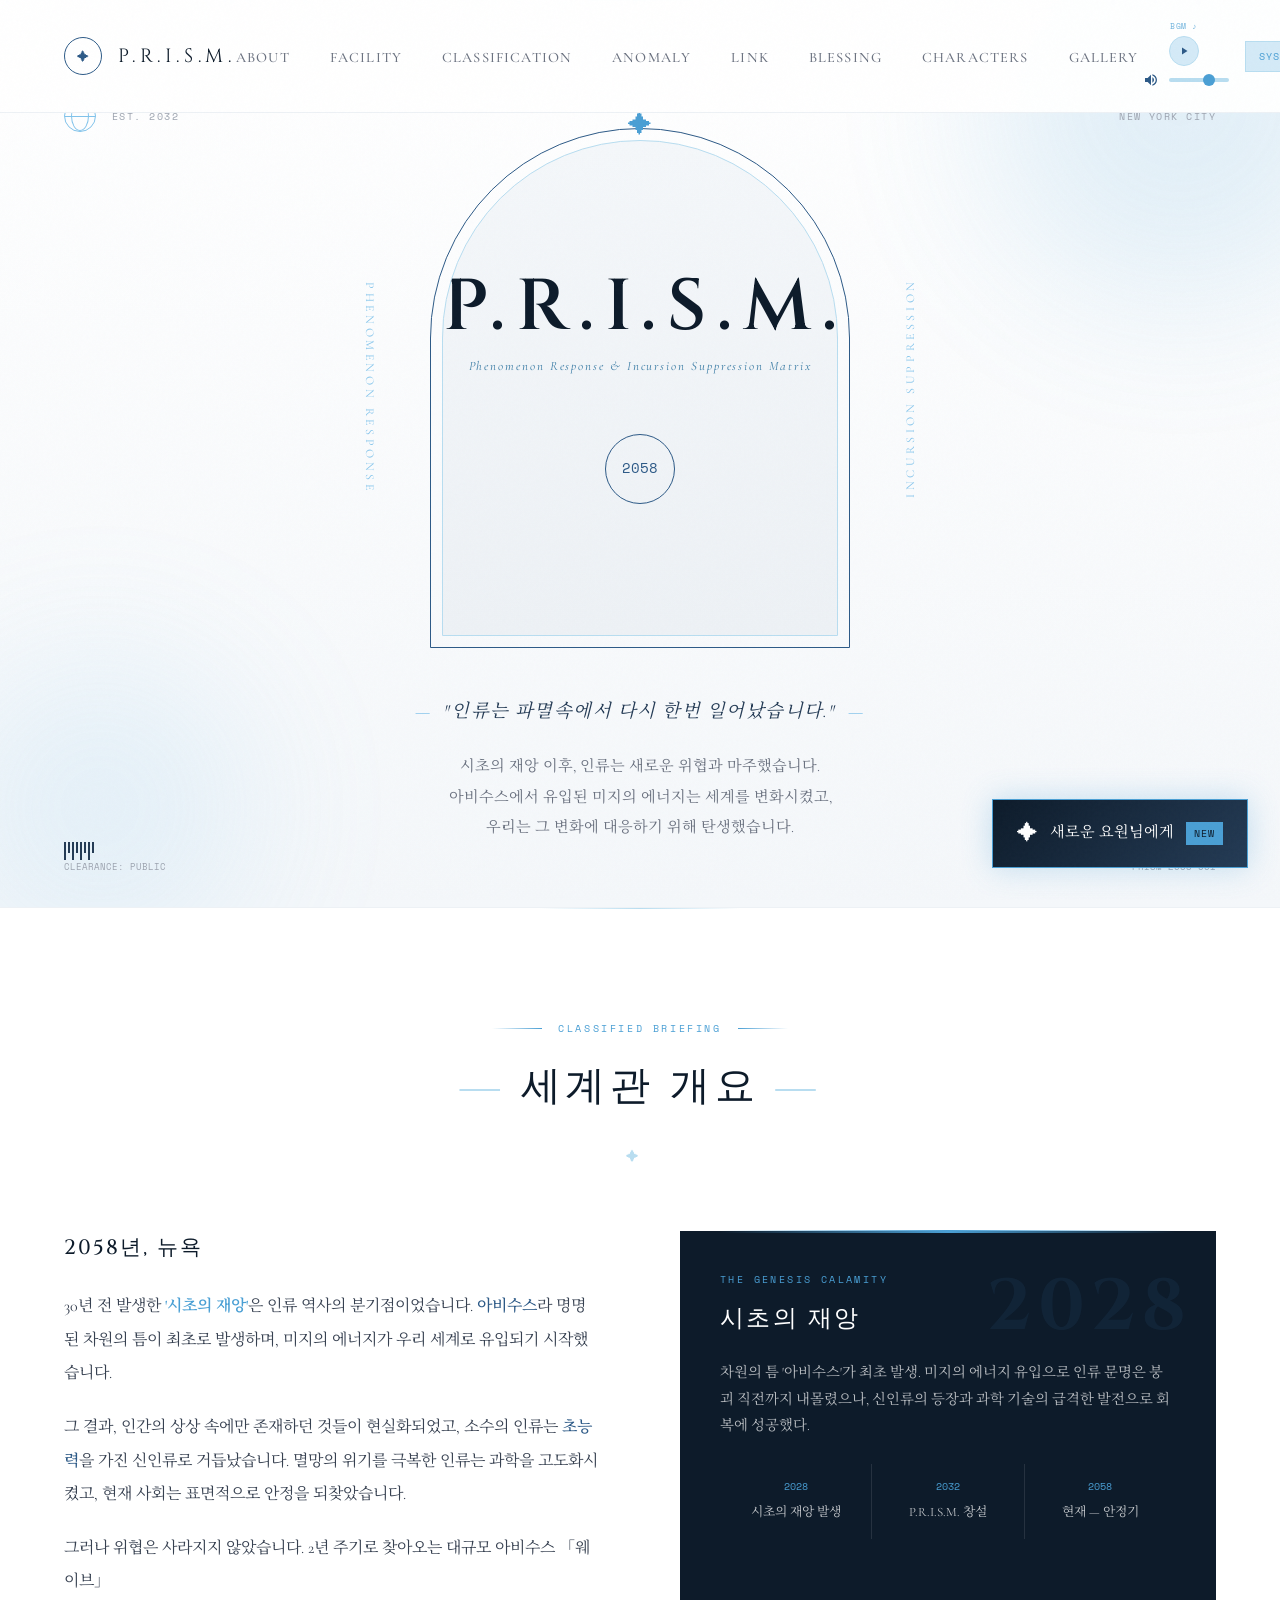
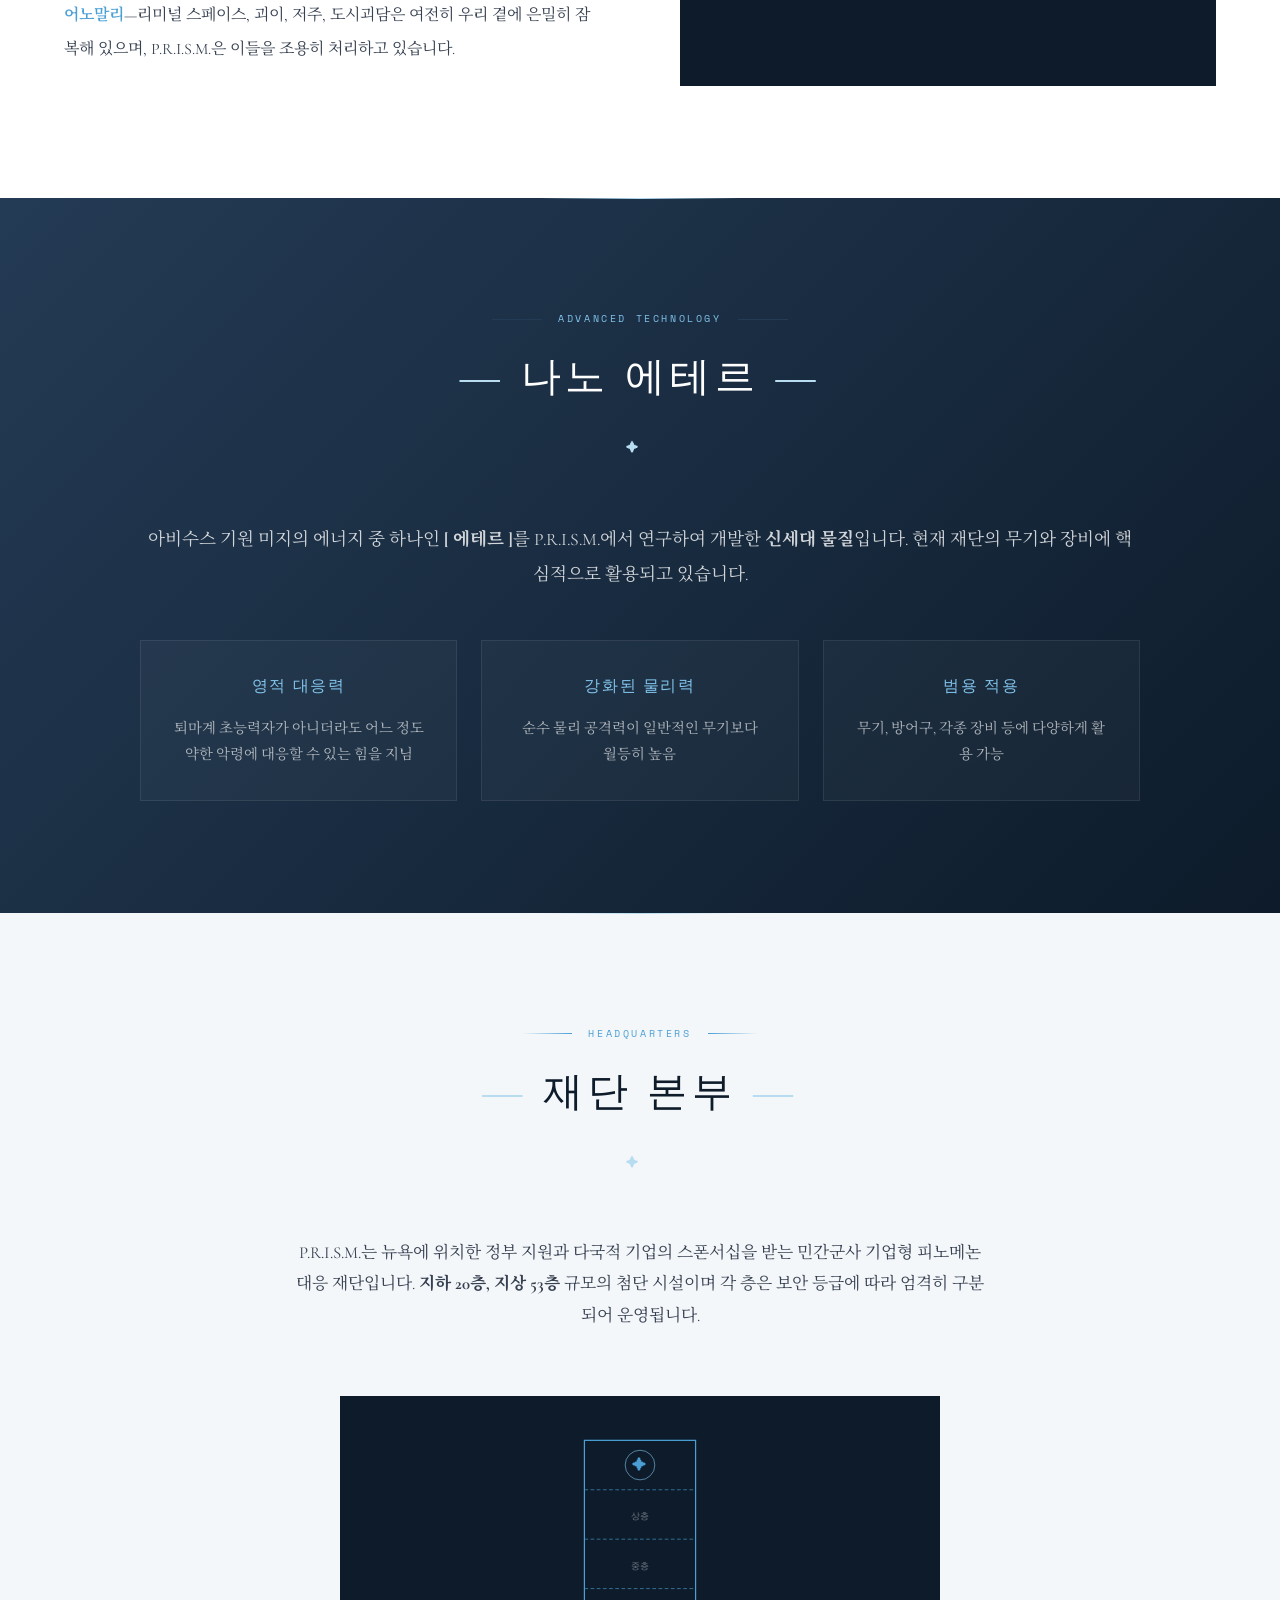
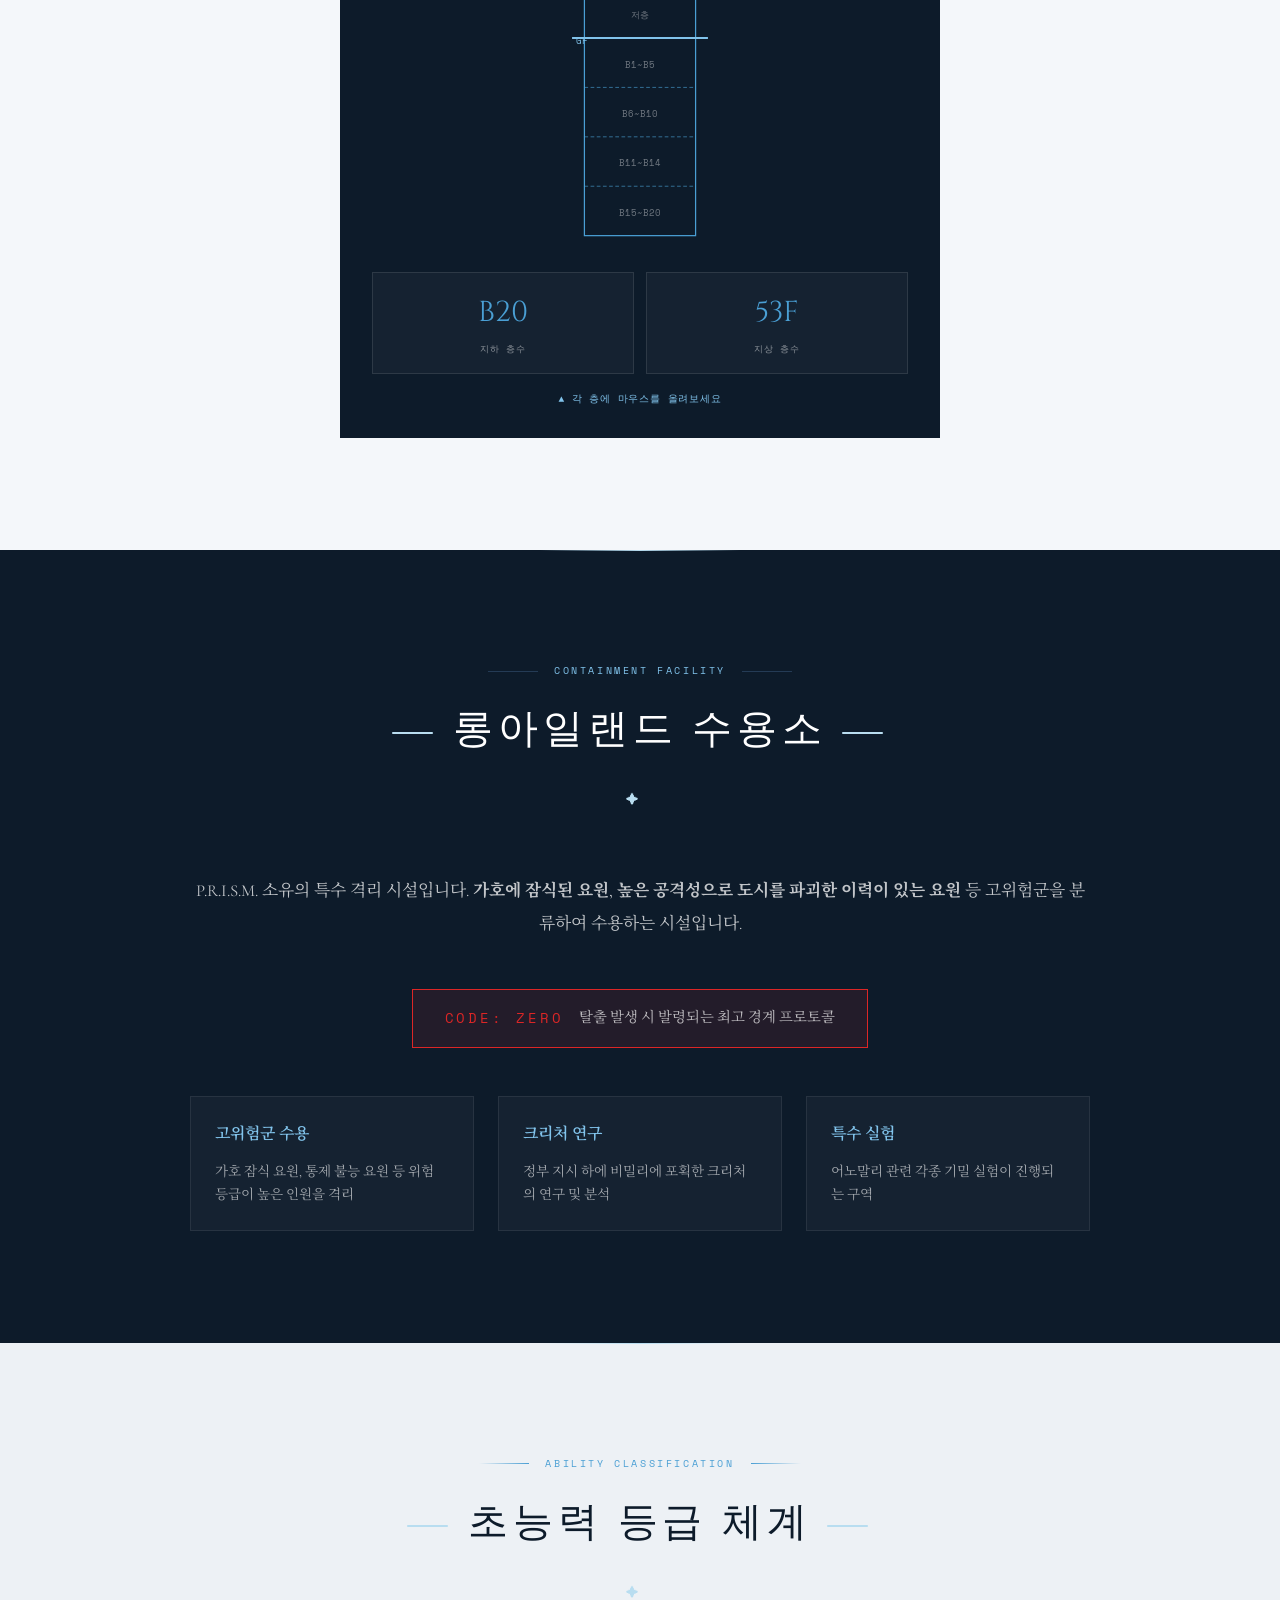
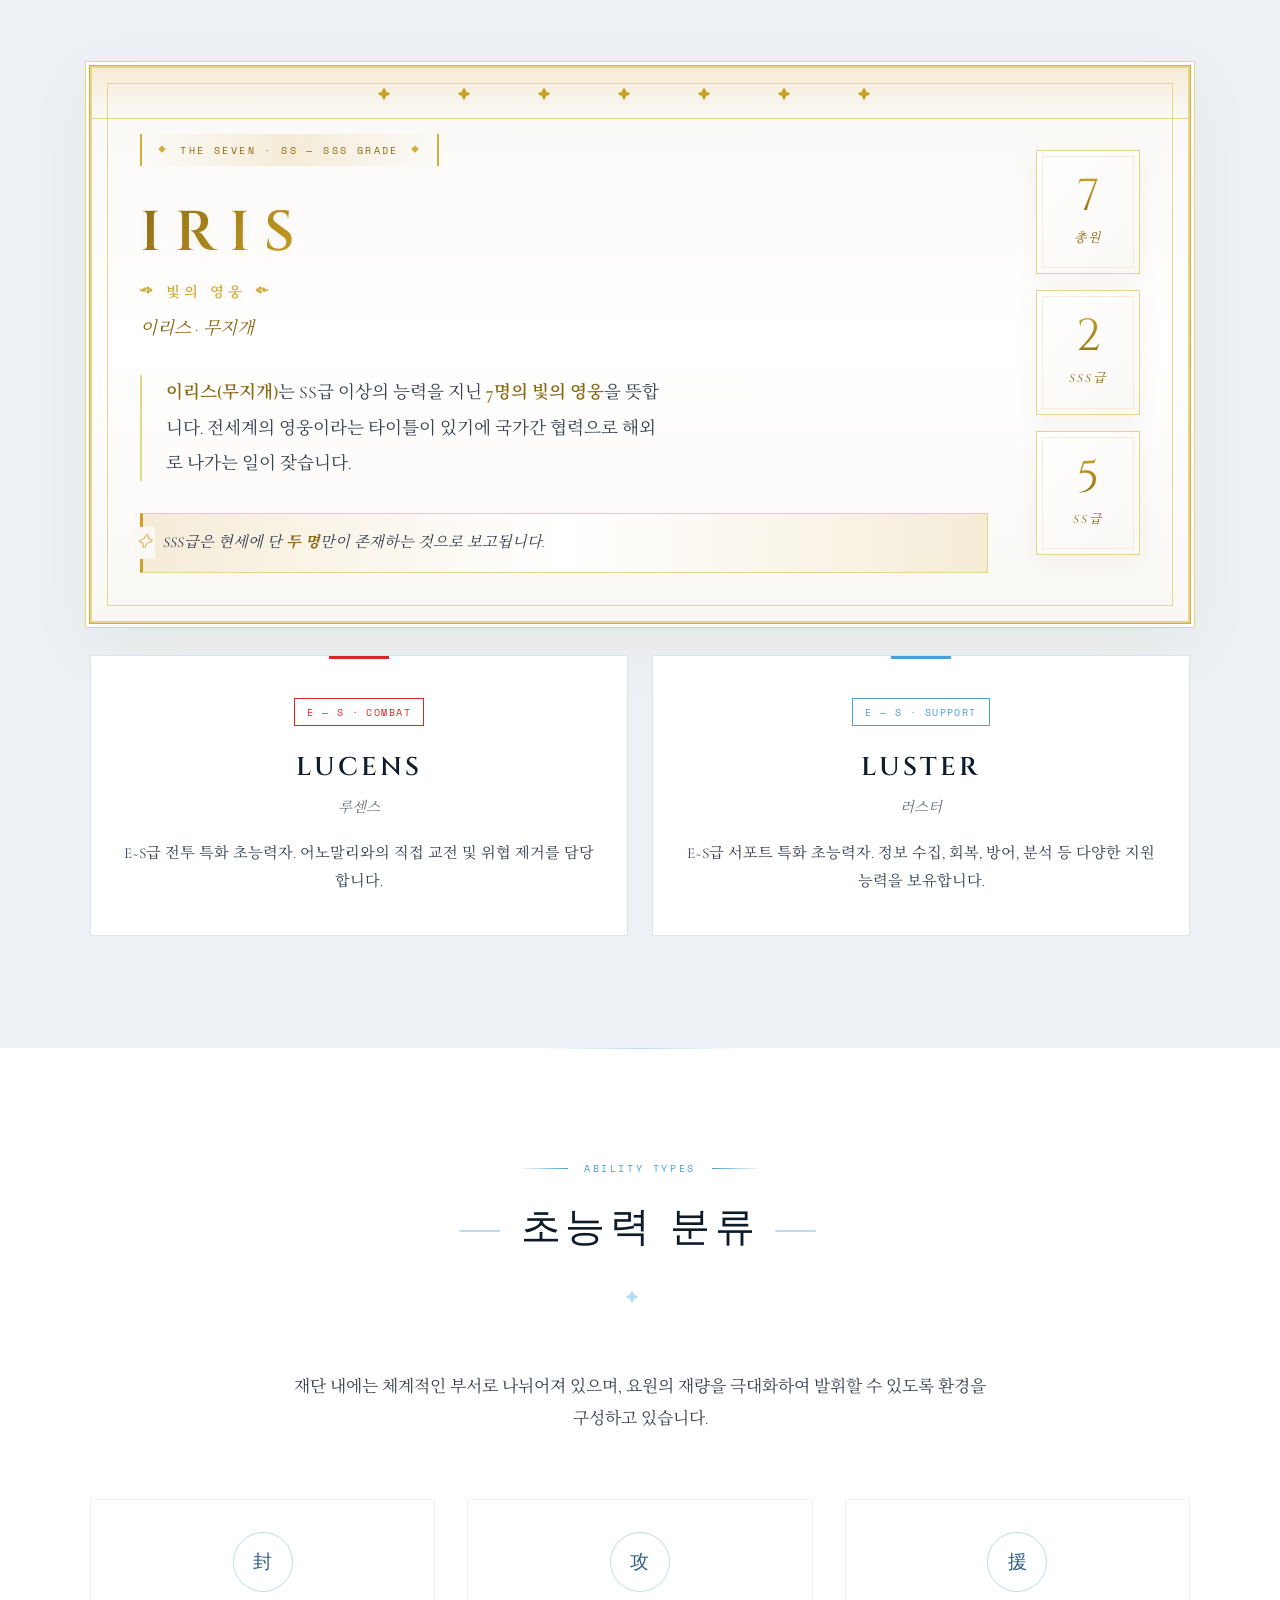
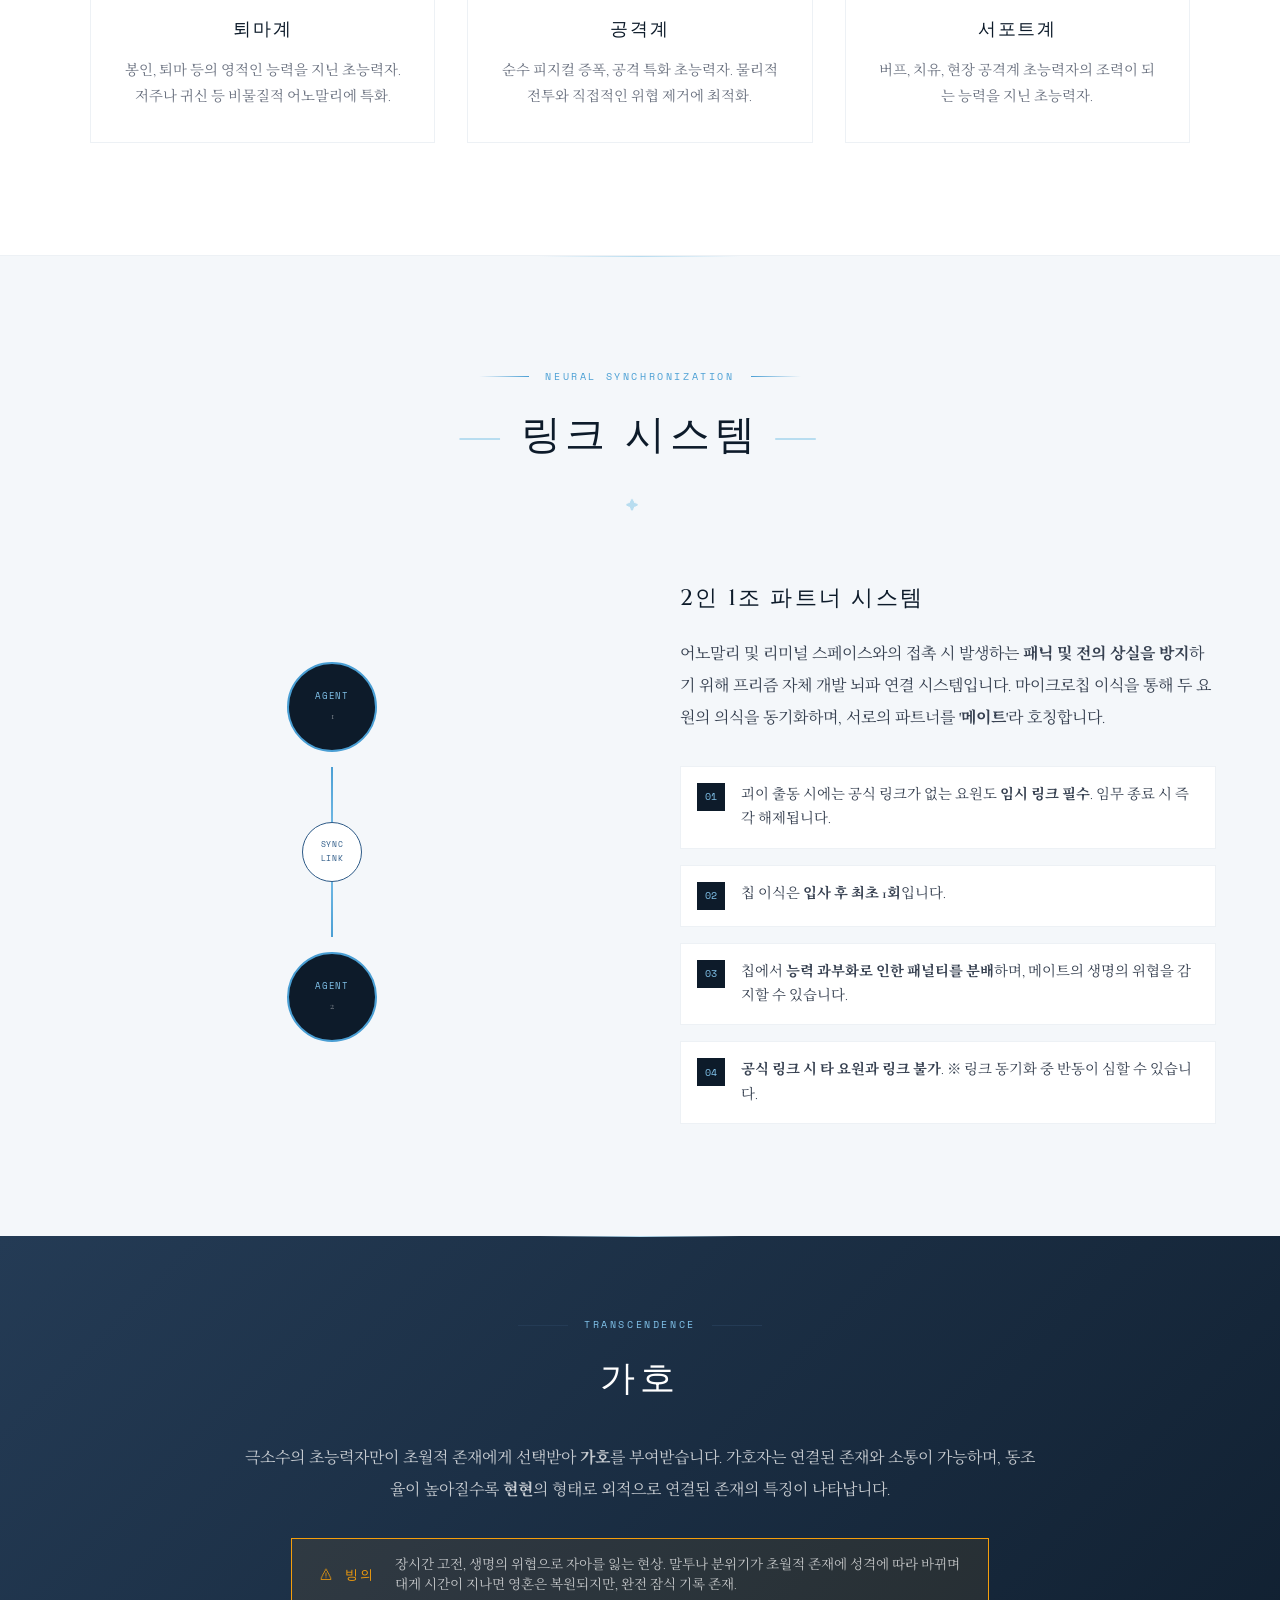
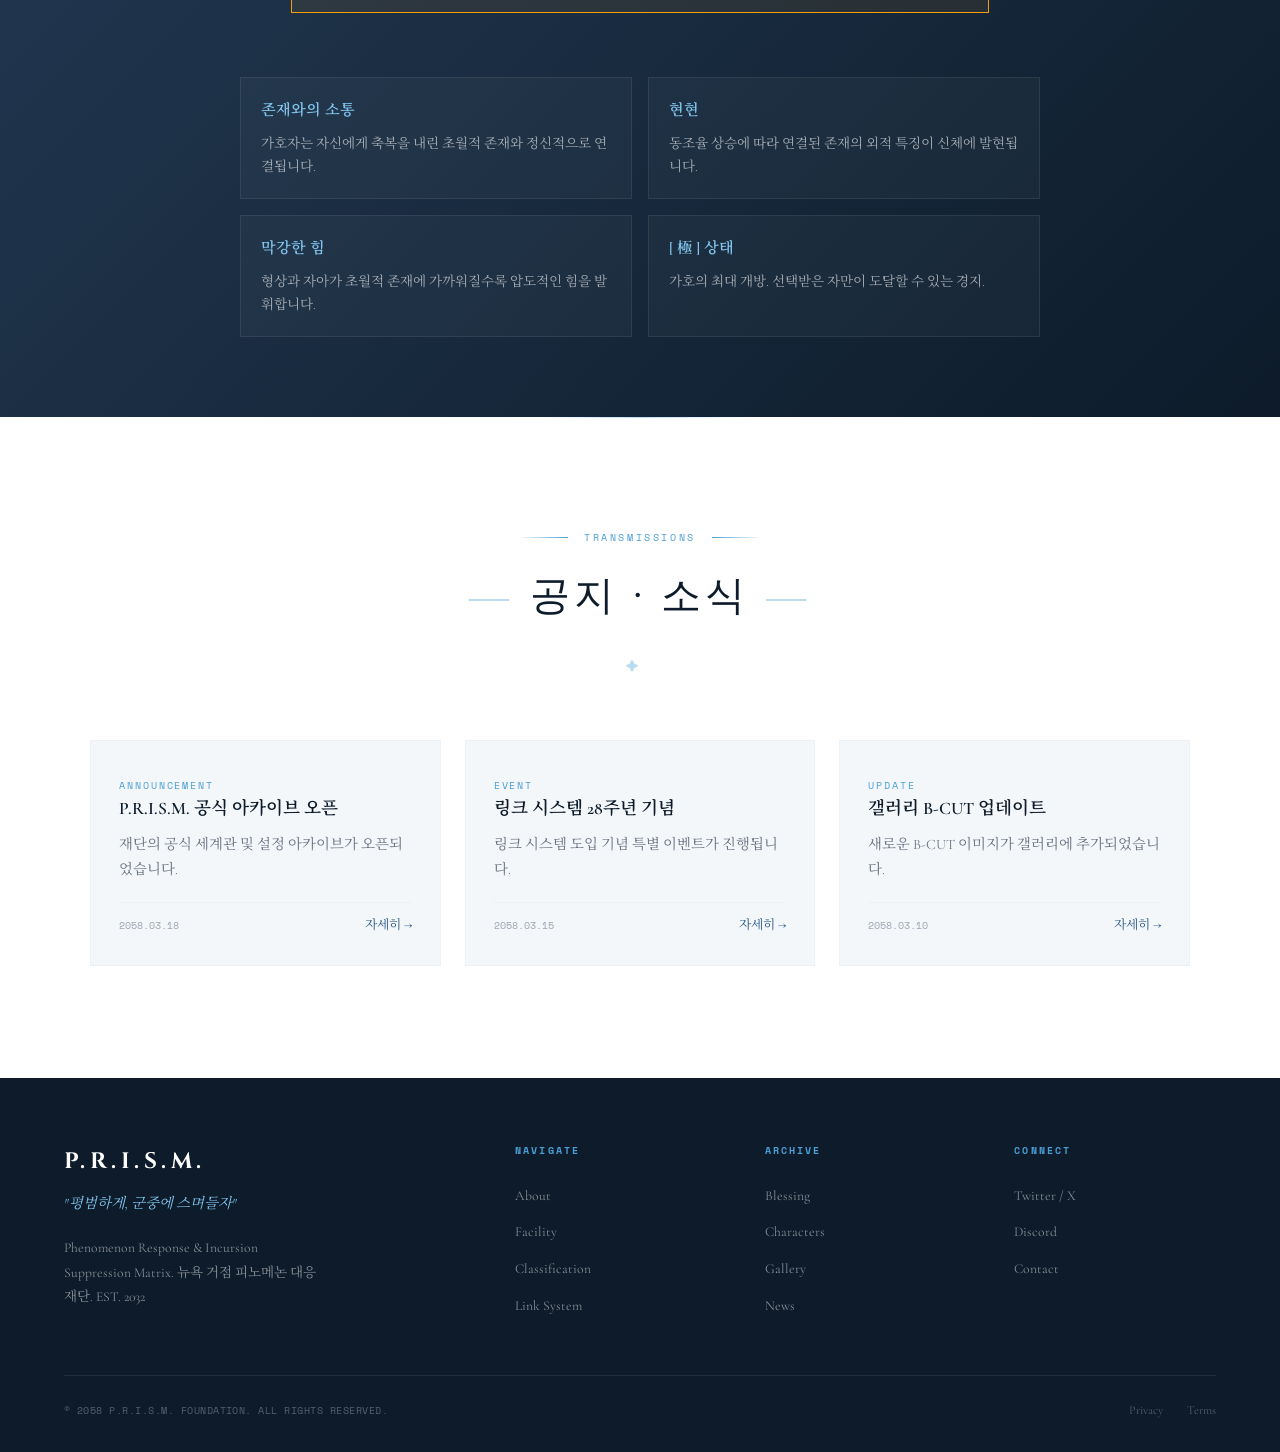
==== commit 5b3c869d: "initial site upload Push origin" ====
--- a/index.html
+++ b/index.html
@@ -4,6 +4,7 @@
     <meta charset="UTF-8">
     <meta name="viewport" content="width=device-width, initial-scale=1.0">
     <title>P.R.I.S.M. | Phenomenon Response & Incursion Suppression Matrix</title>
+    <link rel="preload" href="prism.mp3" as="audio">
     <link rel="preconnect" href="https://fonts.googleapis.com">
     <link rel="preconnect" href="https://fonts.gstatic.com" crossorigin>
     <link href="https://fonts.googleapis.com/css2?family=Cormorant+Garamond:ital,wght@0,300;0,400;0,500;0,600;0,700;1,400;1,500&family=Cinzel:wght@400;500;600;700&family=Space+Mono:wght@400;700&family=Noto+Serif+KR:wght@200;300;400;500;600;700&display=swap" rel="stylesheet">
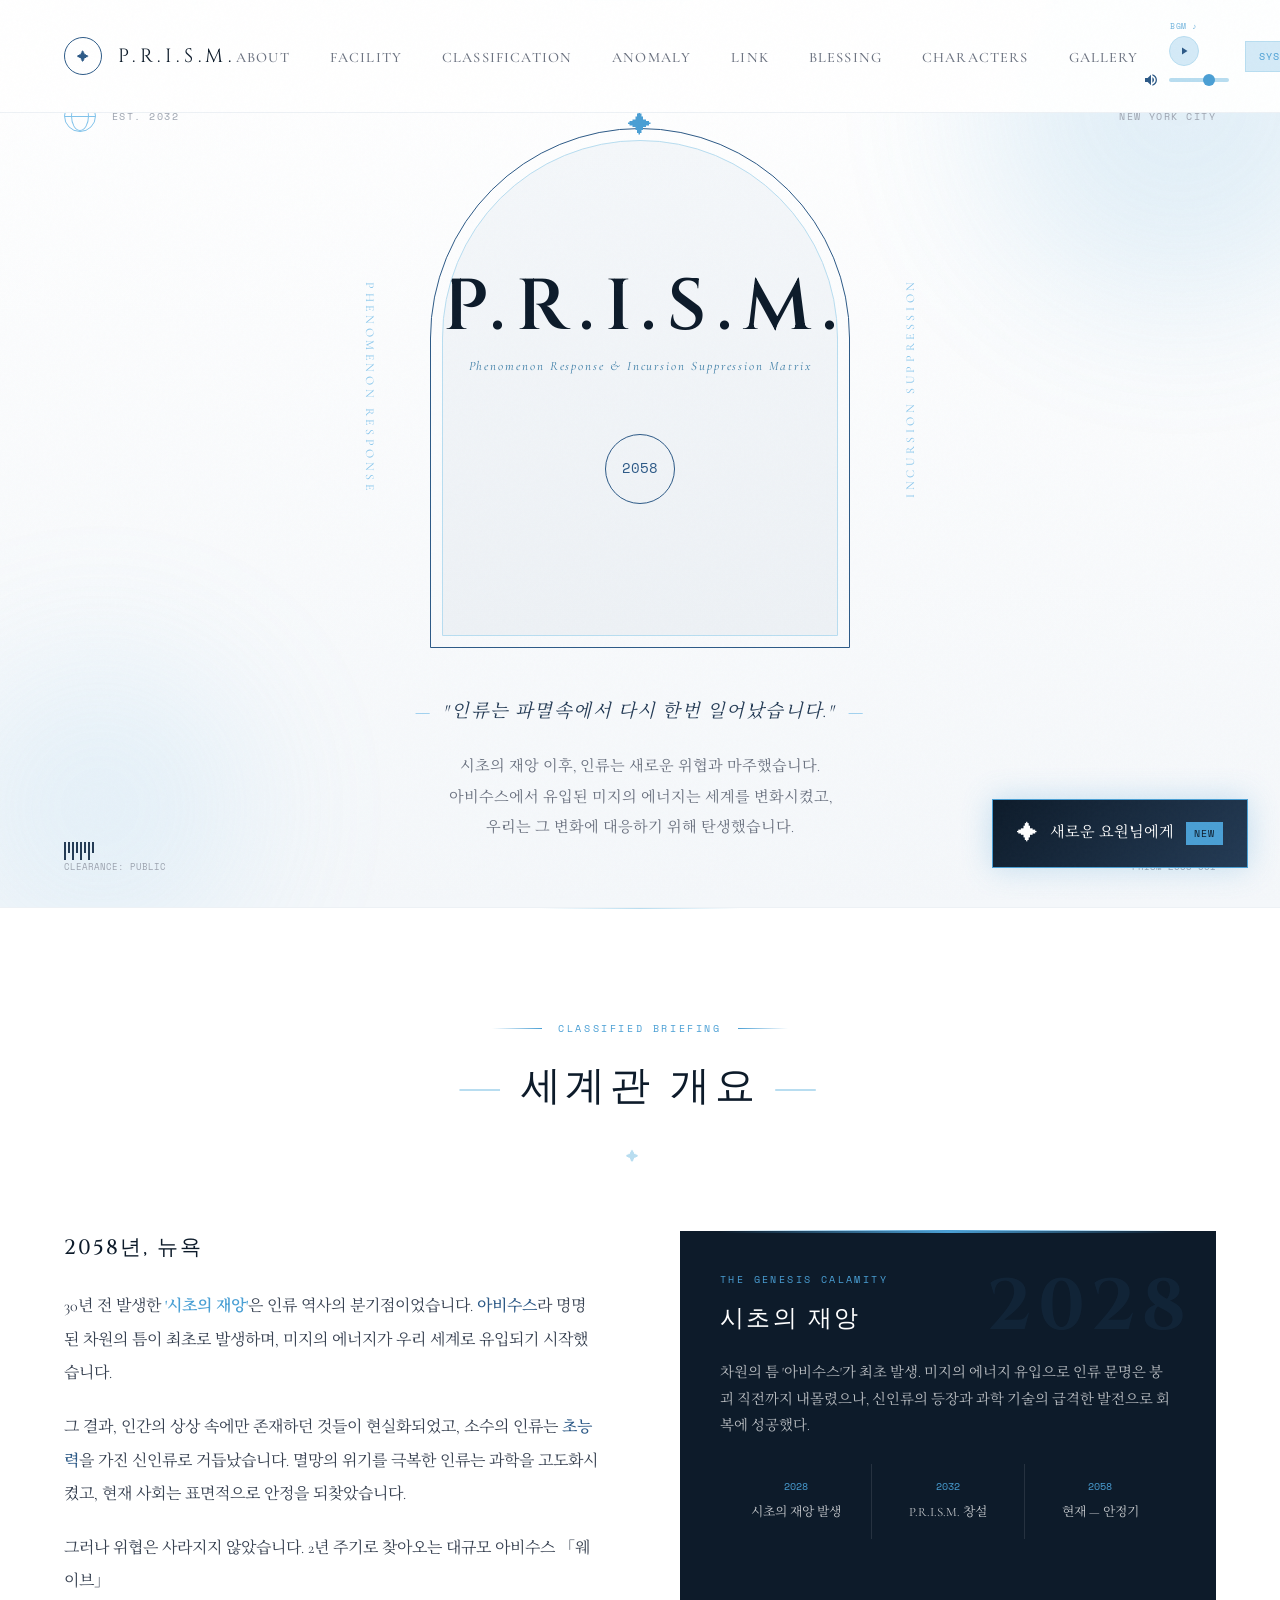
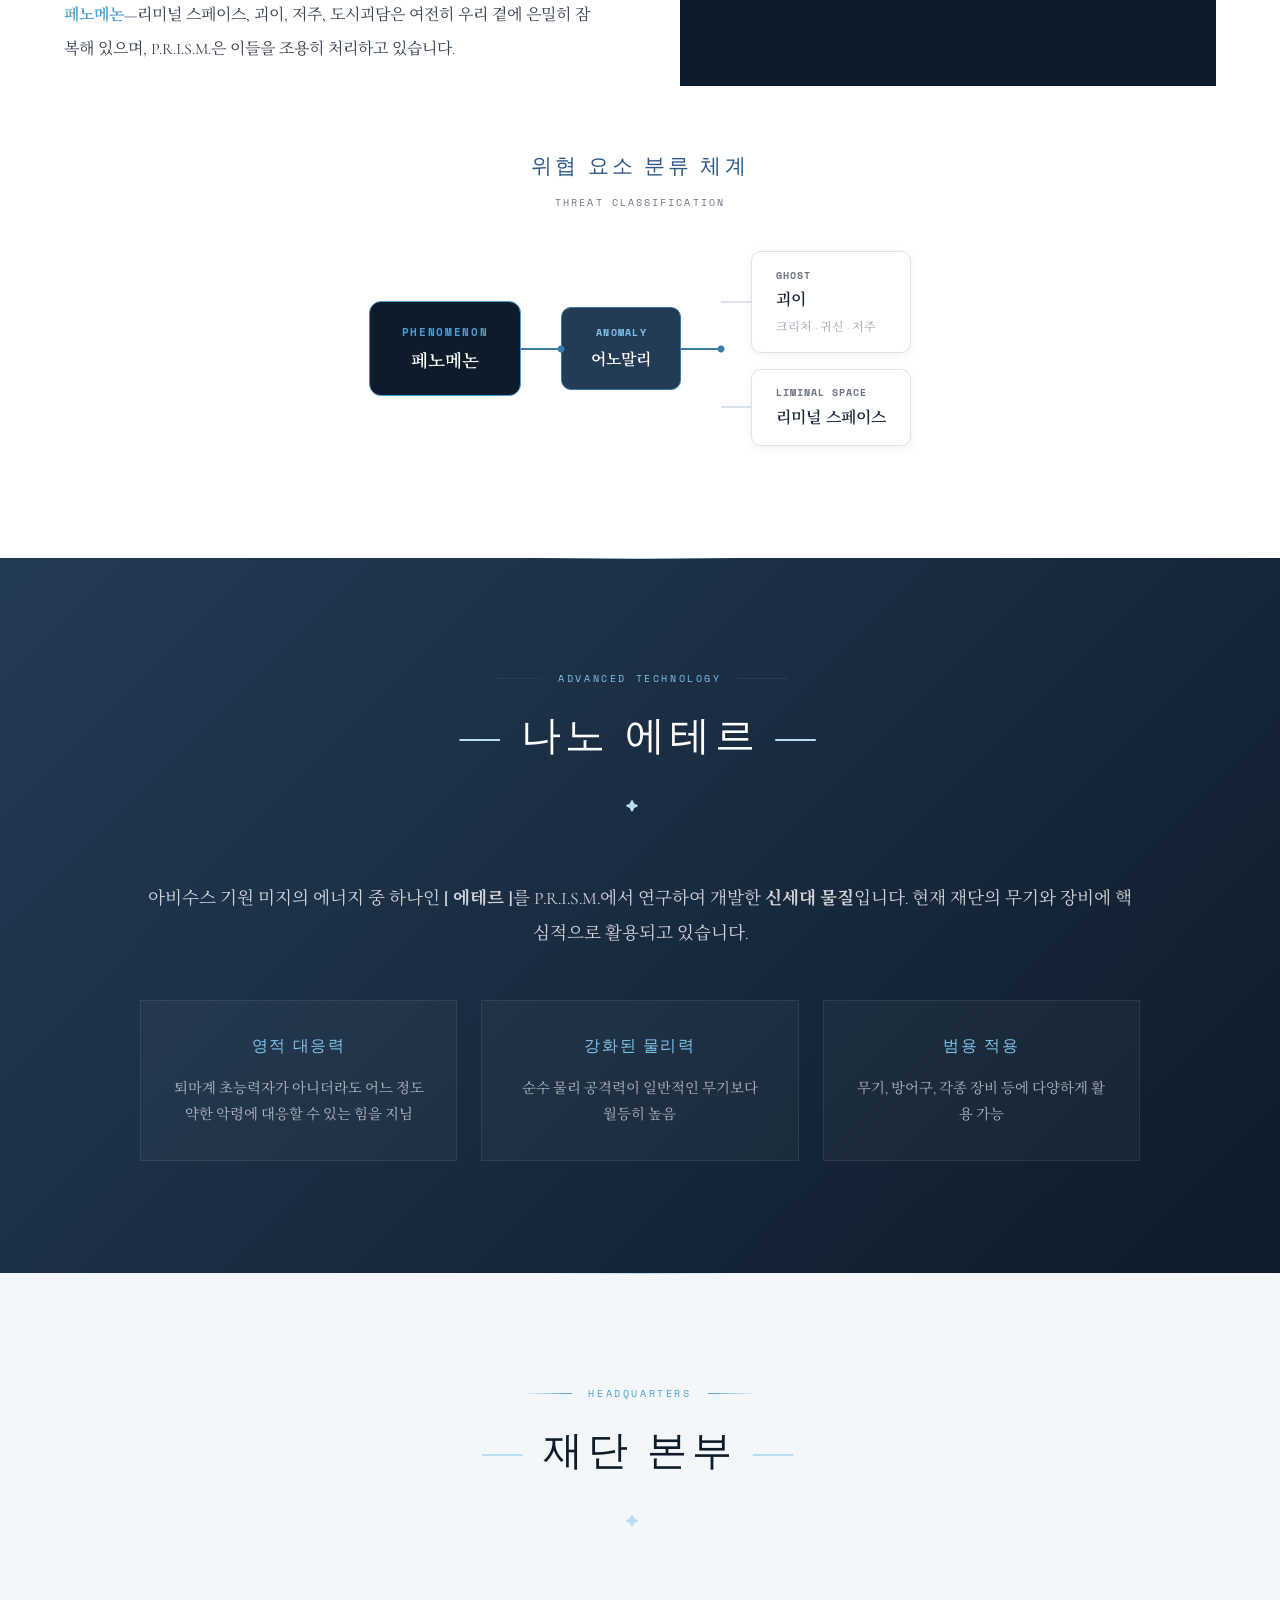
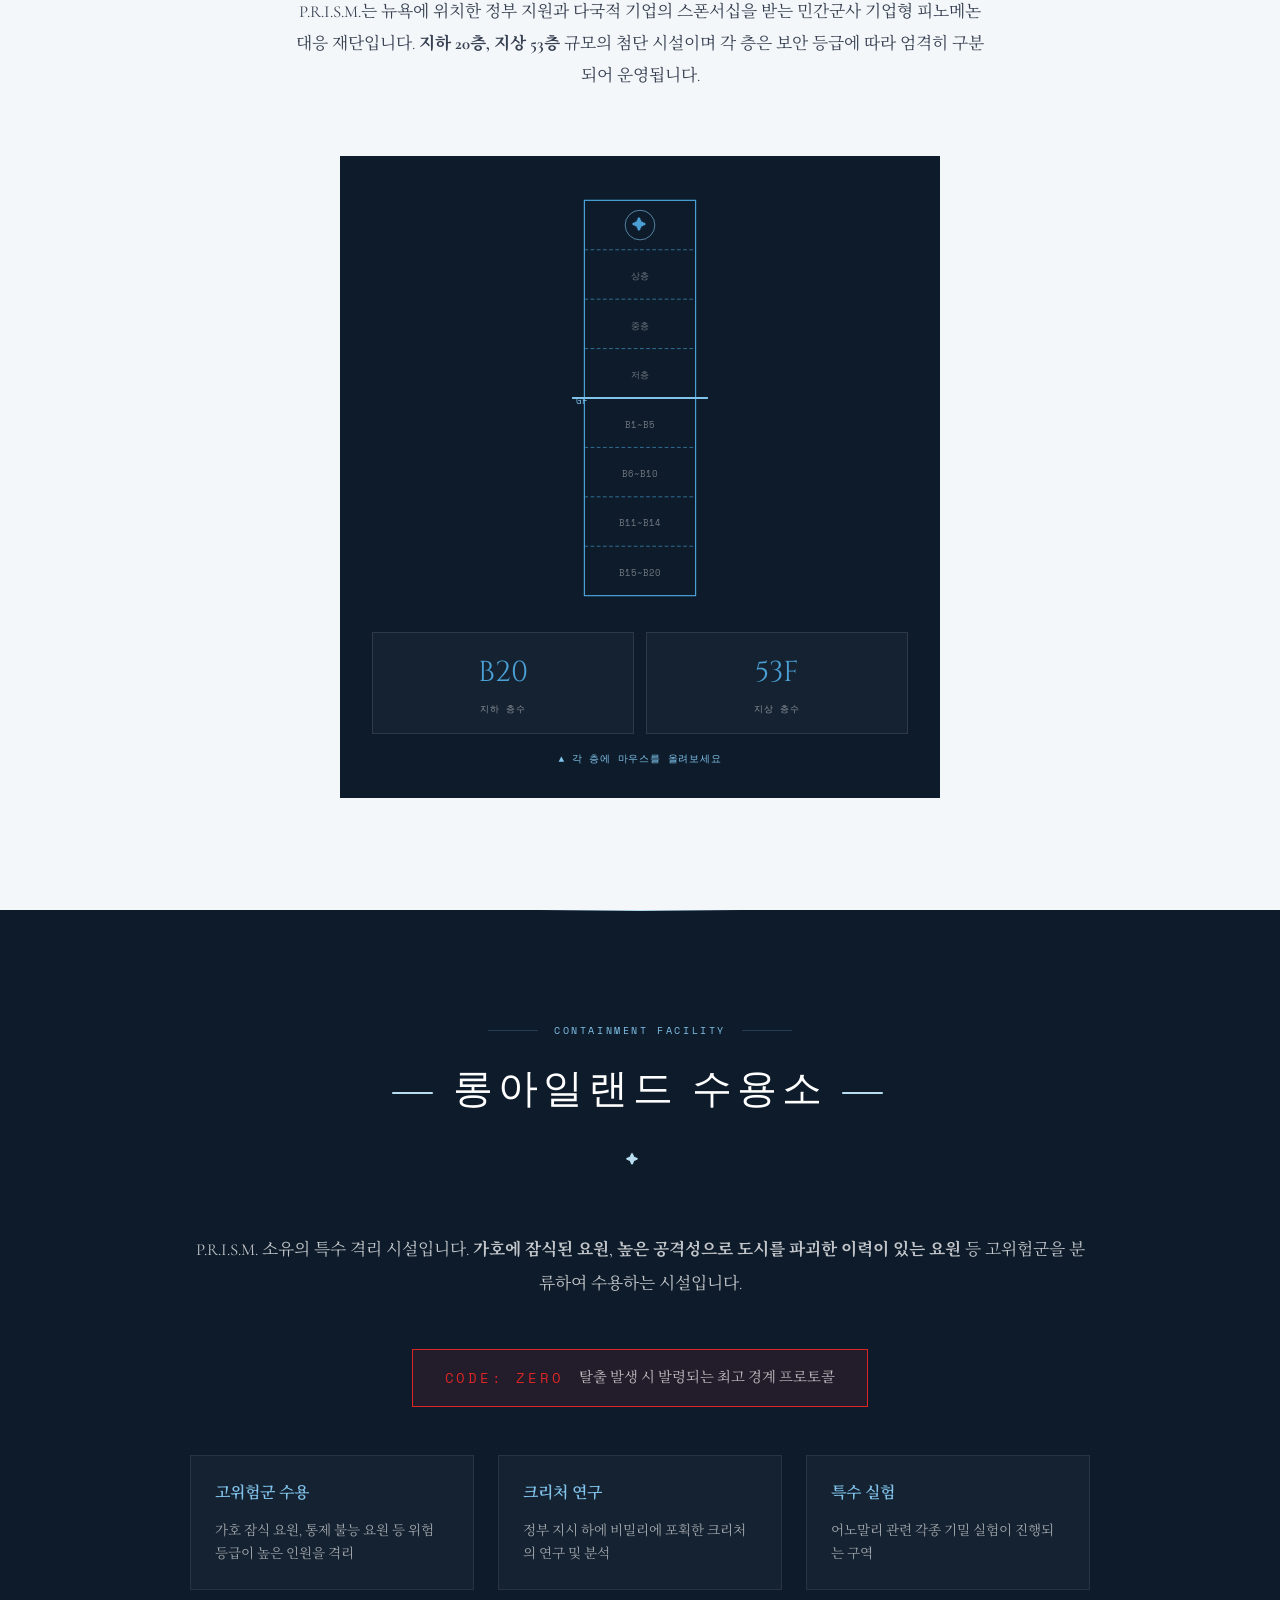
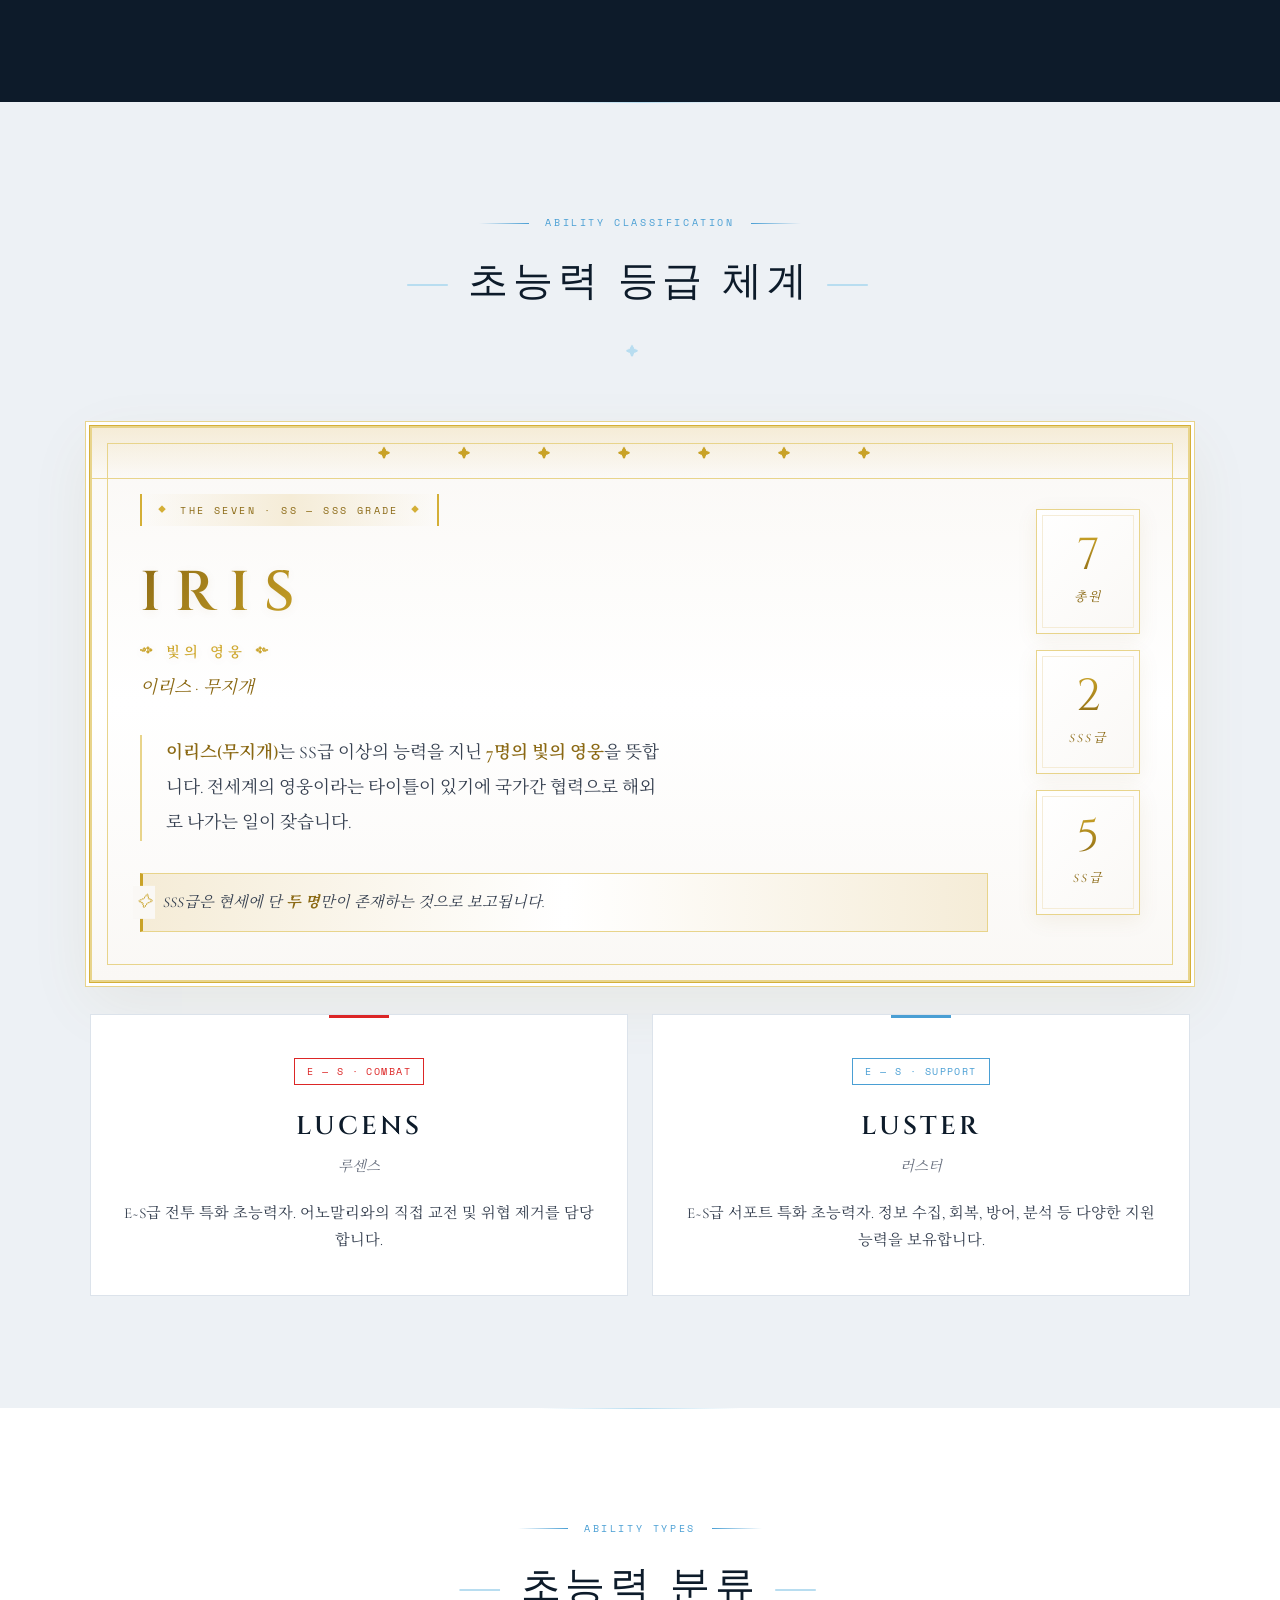
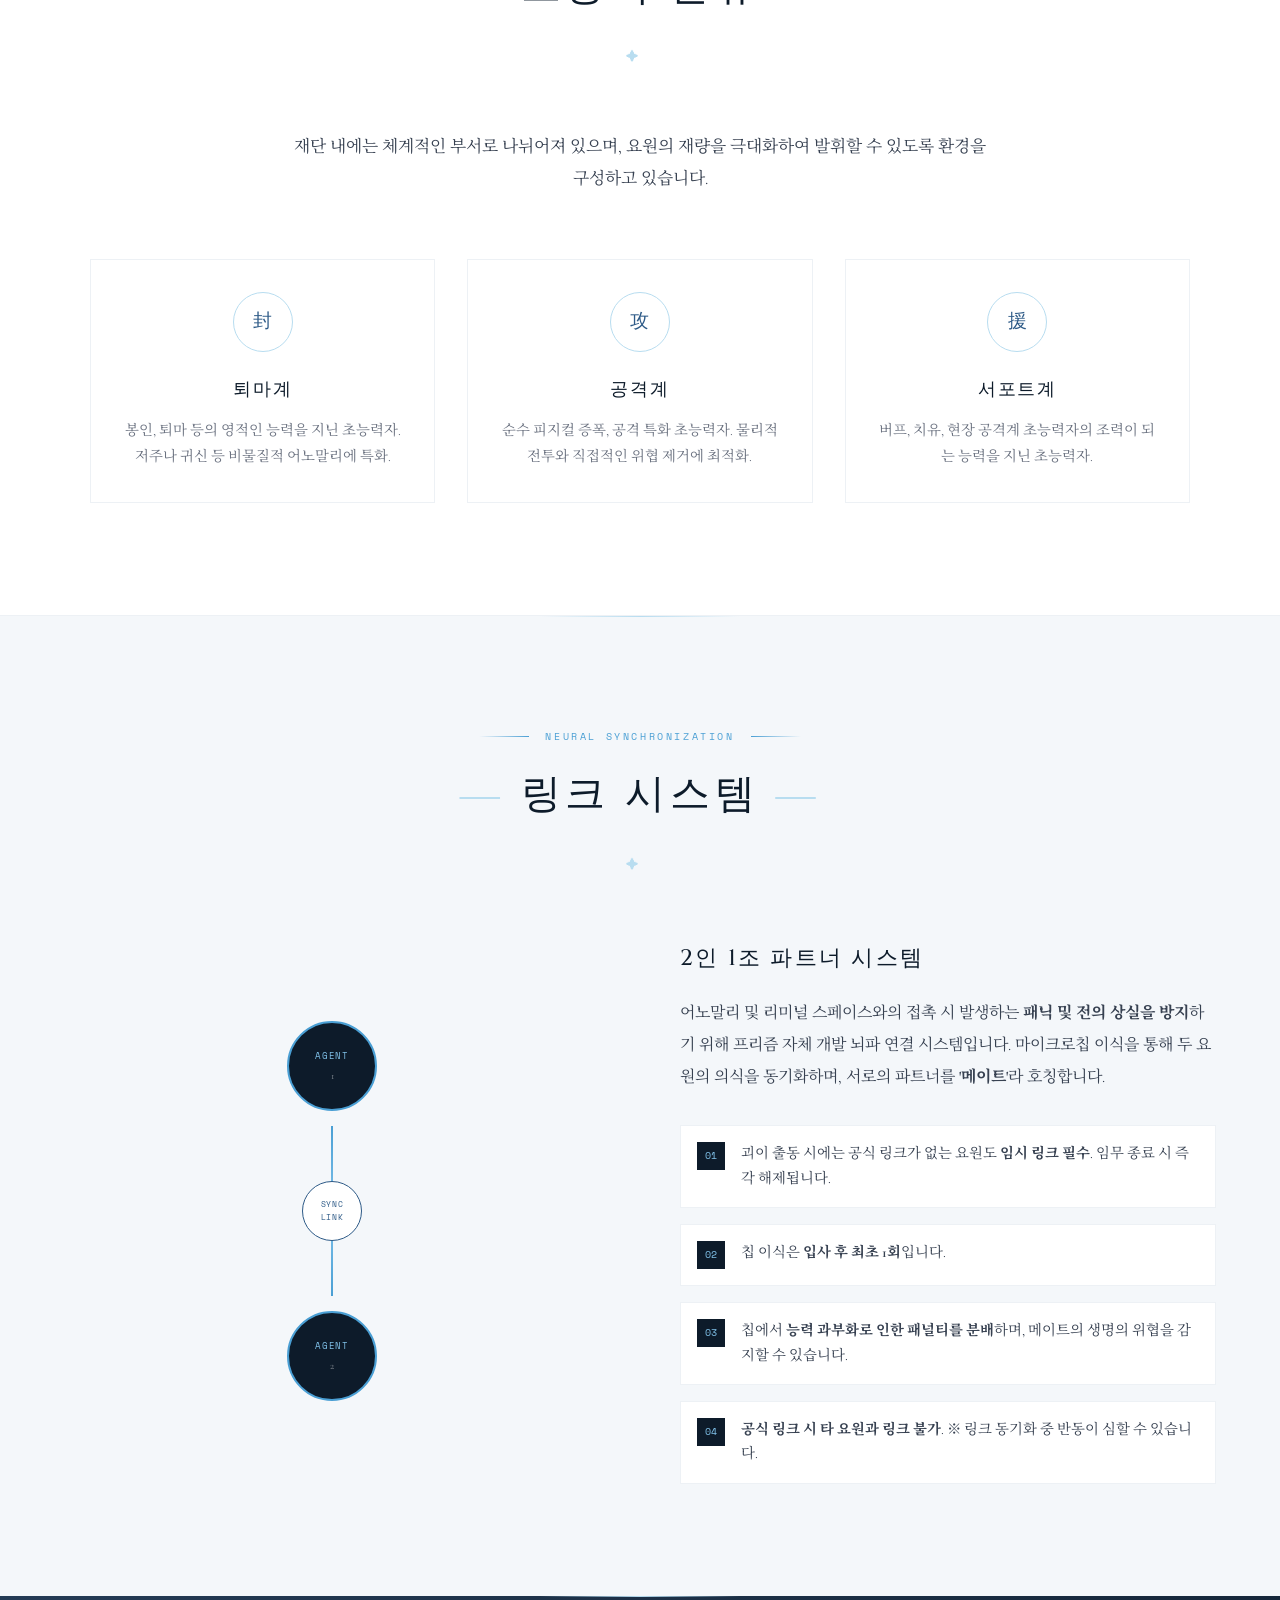
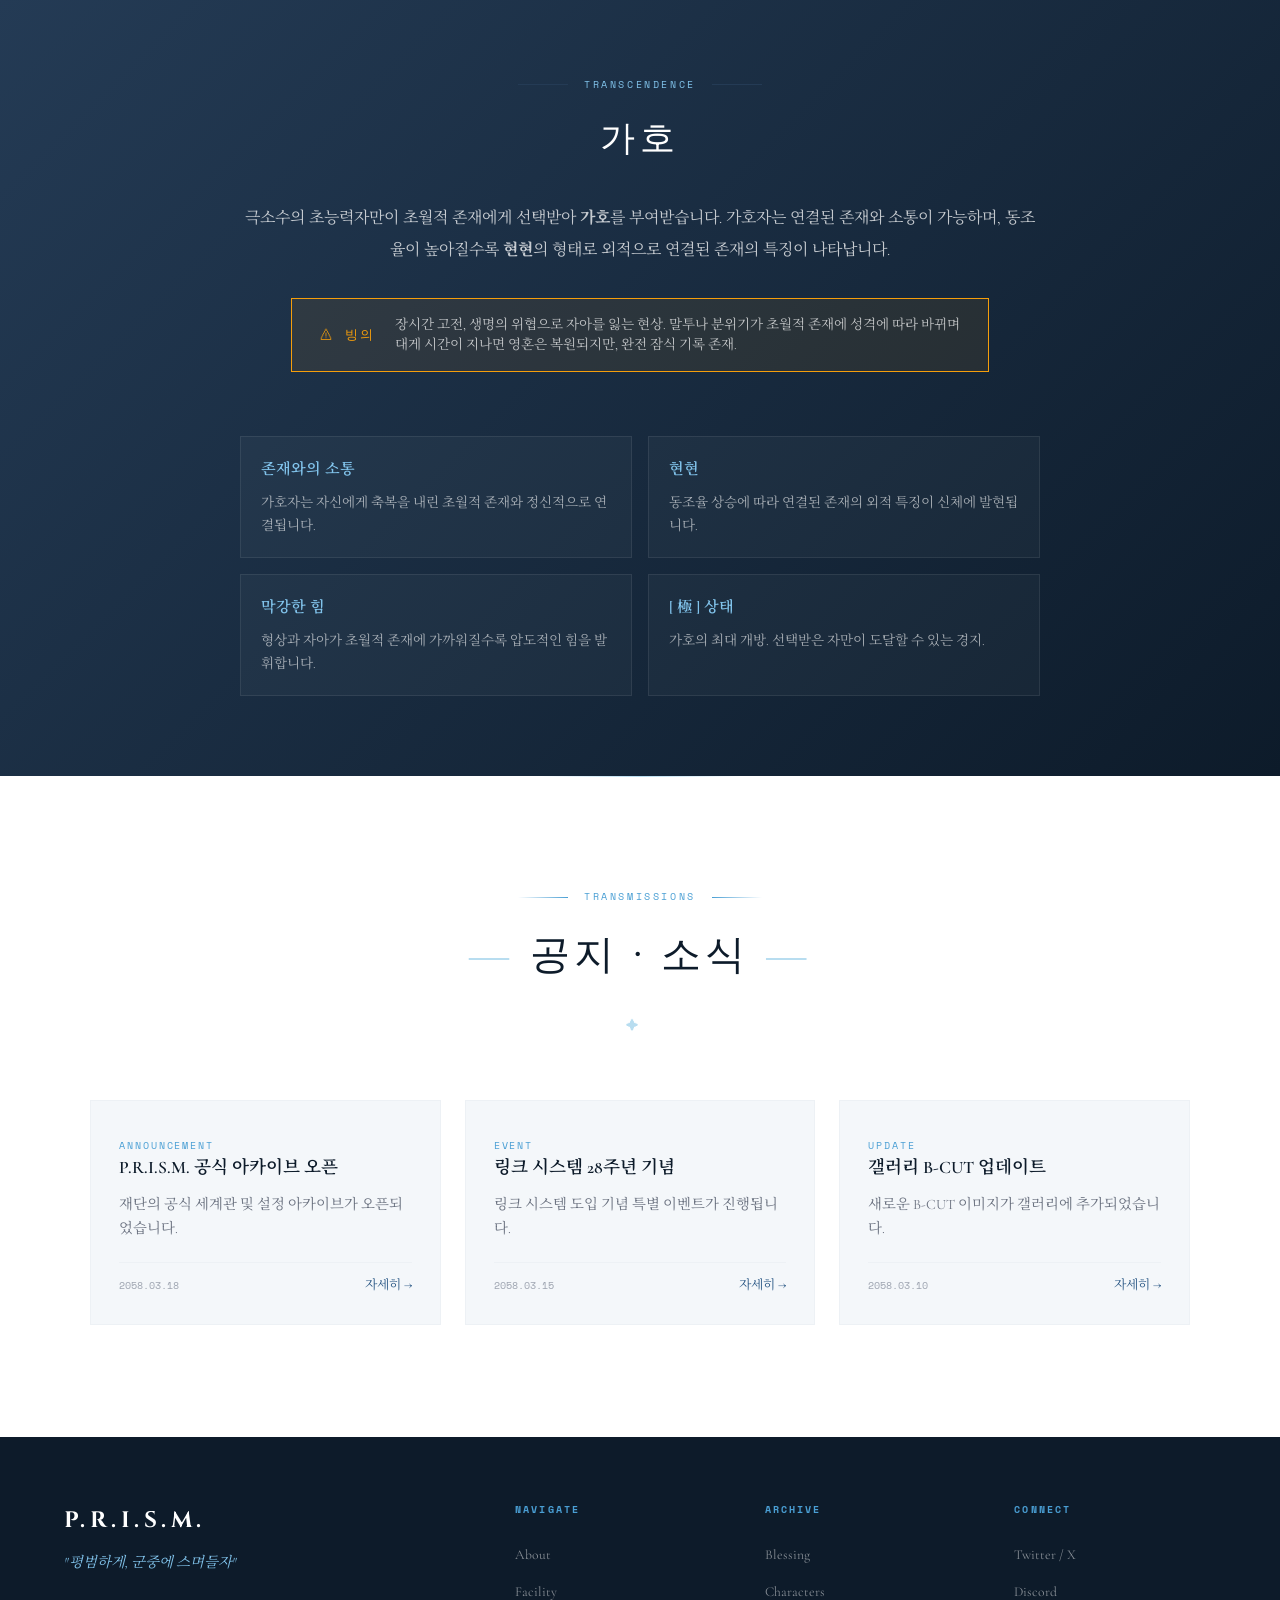
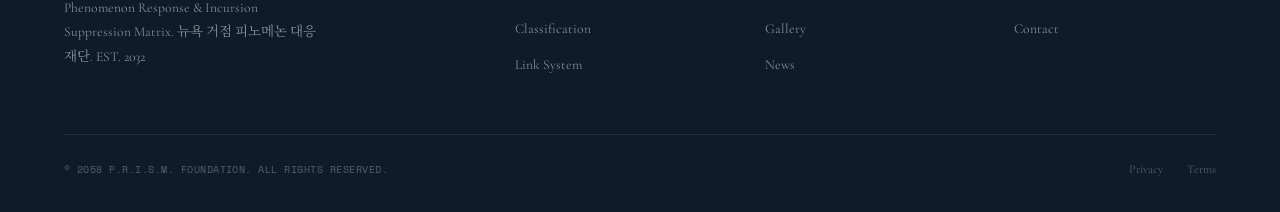
==== commit f3c0b898: "Commit to main Push origin" ====
--- a/index.html
+++ b/index.html
@@ -1258,6 +1258,198 @@
             color: rgba(255, 255, 255, 0.75);
         }
 
+        /* Threat Mindmap */
+        .threat-map-container {
+            margin-top: 4rem;
+            text-align: center;
+        }
+
+        .map-title {
+            font-family: var(--font-display);
+            font-size: 1.3rem;
+            font-weight: 500;
+            letter-spacing: 0.15em;
+            color: var(--blue-primary);
+            margin-bottom: 0.5rem;
+        }
+
+        .map-subtitle {
+            font-family: var(--font-mono);
+            font-size: 0.65rem;
+            letter-spacing: 0.2em;
+            color: var(--gray-mid);
+            margin-bottom: 2.5rem;
+        }
+
+        .mindmap {
+            display: flex;
+            align-items: center;
+            justify-content: center;
+            gap: 0;
+            max-width: 800px;
+            margin: 0 auto;
+        }
+
+        .map-root {
+            display: flex;
+            flex-direction: column;
+            align-items: center;
+            padding: 1.25rem 2rem;
+            background: var(--blue-deep);
+            border: 1px solid var(--blue-accent);
+            border-radius: 12px;
+            min-width: 140px;
+        }
+
+        .map-label-en {
+            font-family: var(--font-mono);
+            font-size: 0.7rem;
+            font-weight: 700;
+            letter-spacing: 0.15em;
+            color: var(--blue-accent);
+        }
+
+        .map-label-kr {
+            font-family: var(--font-body);
+            font-size: 1.1rem;
+            font-weight: 600;
+            color: var(--white-pure);
+            margin-top: 0.25rem;
+        }
+
+        .map-connector {
+            width: 40px;
+            height: 2px;
+            background: var(--blue-mid);
+            position: relative;
+        }
+
+        .map-connector::after {
+            content: '●';
+            position: absolute;
+            right: -4px;
+            top: 50%;
+            transform: translateY(-50%);
+            font-size: 8px;
+            color: var(--blue-mid);
+        }
+
+        .map-mid {
+            display: flex;
+            flex-direction: column;
+            align-items: center;
+            padding: 1rem 1.75rem;
+            background: var(--blue-navy);
+            border: 1px solid var(--blue-mid);
+            border-radius: 10px;
+            min-width: 120px;
+        }
+
+        .mid-label-en {
+            font-family: var(--font-mono);
+            font-size: 0.65rem;
+            font-weight: 700;
+            letter-spacing: 0.12em;
+            color: var(--blue-light);
+        }
+
+        .mid-label-kr {
+            font-family: var(--font-body);
+            font-size: 1rem;
+            font-weight: 600;
+            color: var(--white-pure);
+            margin-top: 0.2rem;
+        }
+
+        .map-branches {
+            display: flex;
+            flex-direction: column;
+            gap: 1rem;
+        }
+
+        .map-branch {
+            display: flex;
+            align-items: center;
+        }
+
+        .branch-line {
+            width: 30px;
+            height: 2px;
+            background: var(--silver);
+        }
+
+        .map-node {
+            display: flex;
+            flex-direction: column;
+            align-items: flex-start;
+            padding: 0.9rem 1.5rem;
+            background: var(--white-pure);
+            border: 1px solid var(--silver);
+            border-radius: 10px;
+            min-width: 160px;
+            box-shadow: 0 2px 8px rgba(0, 0, 0, 0.06);
+            transition: all 0.3s ease;
+        }
+
+        .map-node:hover {
+            border-color: var(--blue-accent);
+            box-shadow: 0 4px 16px rgba(74, 159, 212, 0.15);
+            transform: translateX(4px);
+        }
+
+        .node-en {
+            font-family: var(--font-mono);
+            font-size: 0.6rem;
+            font-weight: 700;
+            letter-spacing: 0.1em;
+            color: var(--gray-mid);
+        }
+
+        .node-kr {
+            font-family: var(--font-body);
+            font-size: 1rem;
+            font-weight: 600;
+            color: var(--blue-dark);
+            margin-top: 0.15rem;
+        }
+
+        .node-sub {
+            font-family: var(--font-elegant);
+            font-size: 0.75rem;
+            color: var(--gray-light);
+            margin-top: 0.3rem;
+        }
+
+        @media (max-width: 768px) {
+            .mindmap {
+                flex-direction: column;
+                gap: 0;
+            }
+            .map-connector {
+                width: 2px;
+                height: 25px;
+            }
+            .map-connector::after {
+                right: 50%;
+                top: auto;
+                bottom: -4px;
+                transform: translateX(50%);
+            }
+            .map-branches {
+                align-items: center;
+            }
+            .branch-line {
+                display: none;
+            }
+            .map-node {
+                align-items: center;
+                text-align: center;
+            }
+            .map-root, .map-mid {
+                min-width: 160px;
+            }
+        }
+
         /* Nano Ether Section */
         .ether-section {
             background: linear-gradient(135deg, var(--blue-navy) 0%, var(--blue-deep) 100%);
@@ -2671,7 +2863,7 @@
                 </p>
                 <p>
                     그러나 위협은 사라지지 않았습니다. 2년 주기로 찾아오는 대규모 아비수스 「웨이브」<br>
-                    <span class="accent">어노말리</span>—리미널 스페이스, 괴이, 저주, 도시괴담은
+                    <span class="accent">페노메논</span>—리미널 스페이스, 괴이, 저주, 도시괴담은
                     여전히 우리 곁에 은밀히 잠복해 있으며,
                     P.R.I.S.M.은 이들을 조용히 처리하고 있습니다.
                 </p>
@@ -2698,6 +2890,41 @@
                     <div class="timeline-cell">
                         <span>2058</span>
                         <p>현재 — 안정기</p>
+                    </div>
+                </div>
+            </div>
+        </div>
+
+        <!-- Threat Hierarchy Mindmap -->
+        <div class="threat-map-container fade-in">
+            <h3 class="map-title">위협 요소 분류 체계</h3>
+            <p class="map-subtitle">THREAT CLASSIFICATION</p>
+            <div class="mindmap">
+                <div class="map-root">
+                    <span class="map-label-en">PHENOMENON</span>
+                    <span class="map-label-kr">페노메논</span>
+                </div>
+                <div class="map-connector"></div>
+                <div class="map-mid">
+                    <span class="mid-label-en">ANOMALY</span>
+                    <span class="mid-label-kr">어노말리</span>
+                </div>
+                <div class="map-connector"></div>
+                <div class="map-branches">
+                    <div class="map-branch">
+                        <div class="branch-line"></div>
+                        <div class="map-node">
+                            <span class="node-en">GHOST</span>
+                            <span class="node-kr">괴이</span>
+                            <span class="node-sub">크리처 · 귀신 · 저주</span>
+                        </div>
+                    </div>
+                    <div class="map-branch">
+                        <div class="branch-line"></div>
+                        <div class="map-node">
+                            <span class="node-en">LIMINAL SPACE</span>
+                            <span class="node-kr">리미널 스페이스</span>
+                        </div>
                     </div>
                 </div>
             </div>
